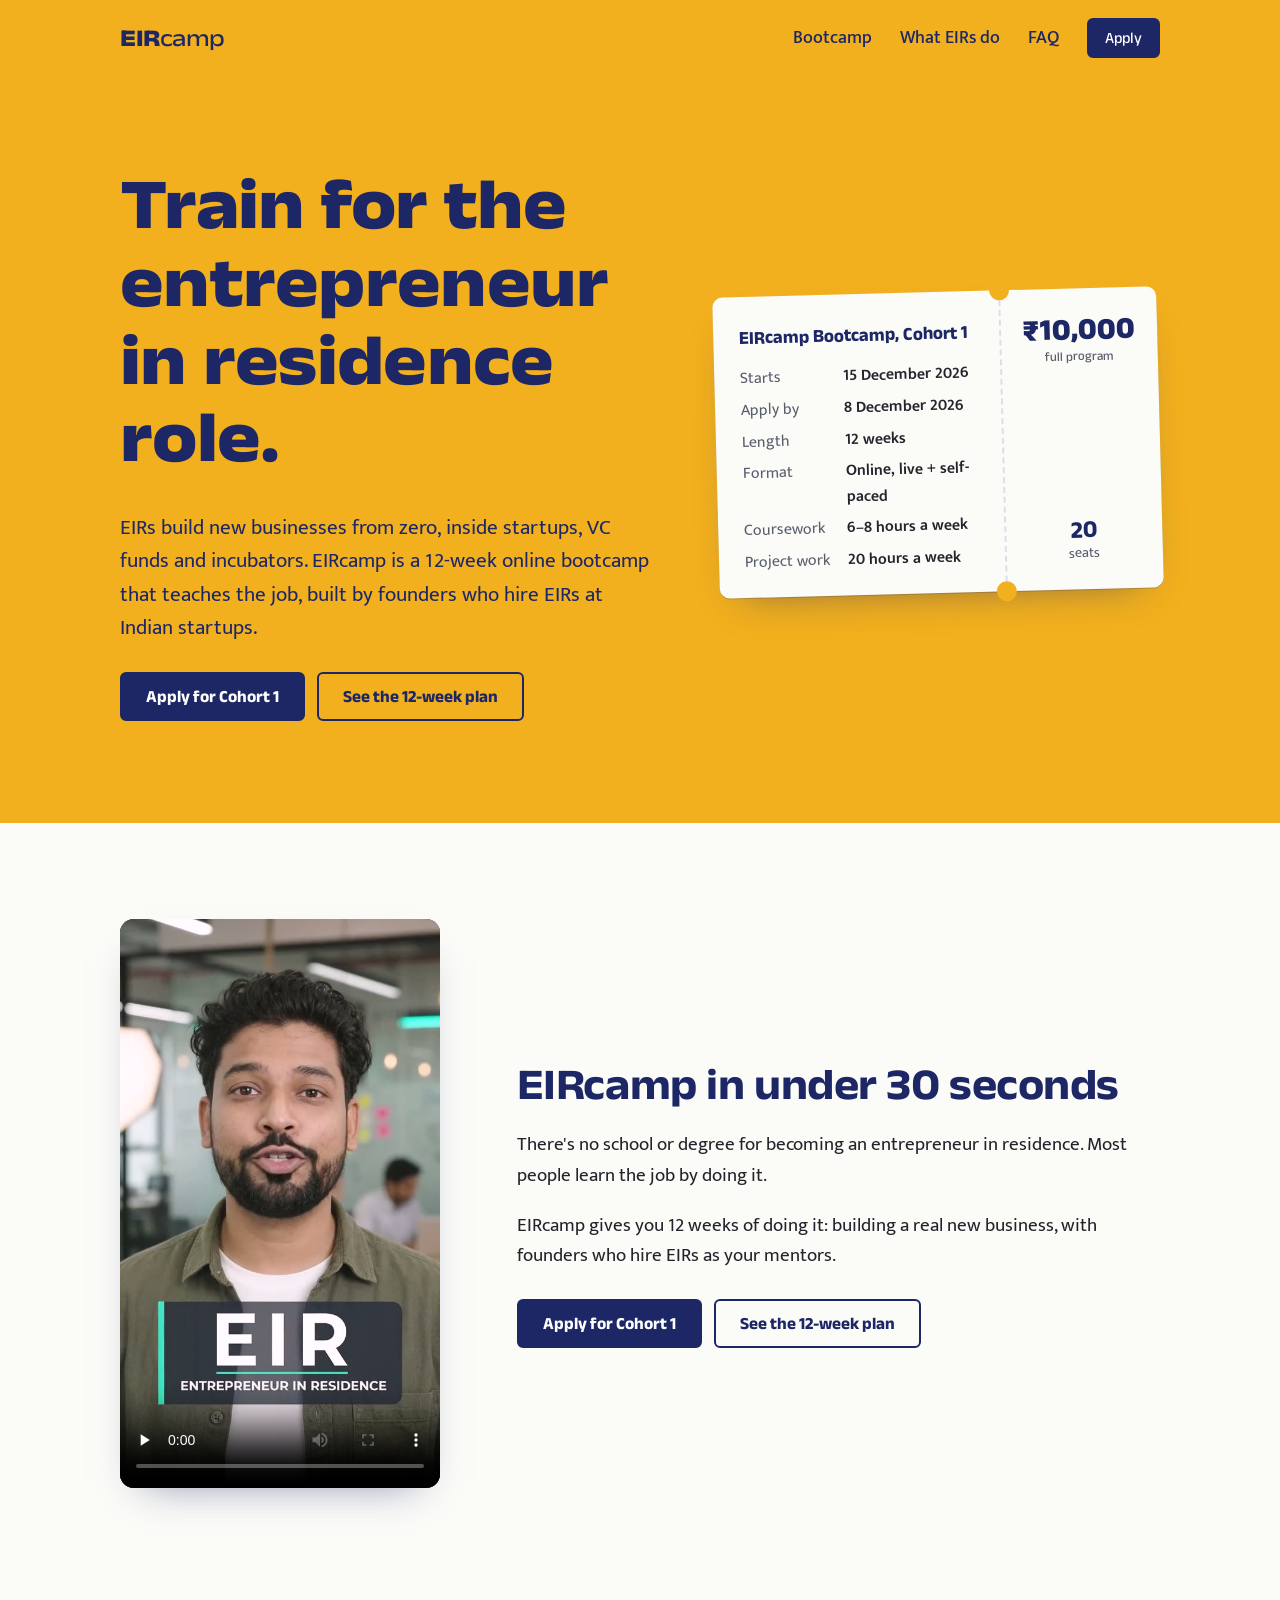
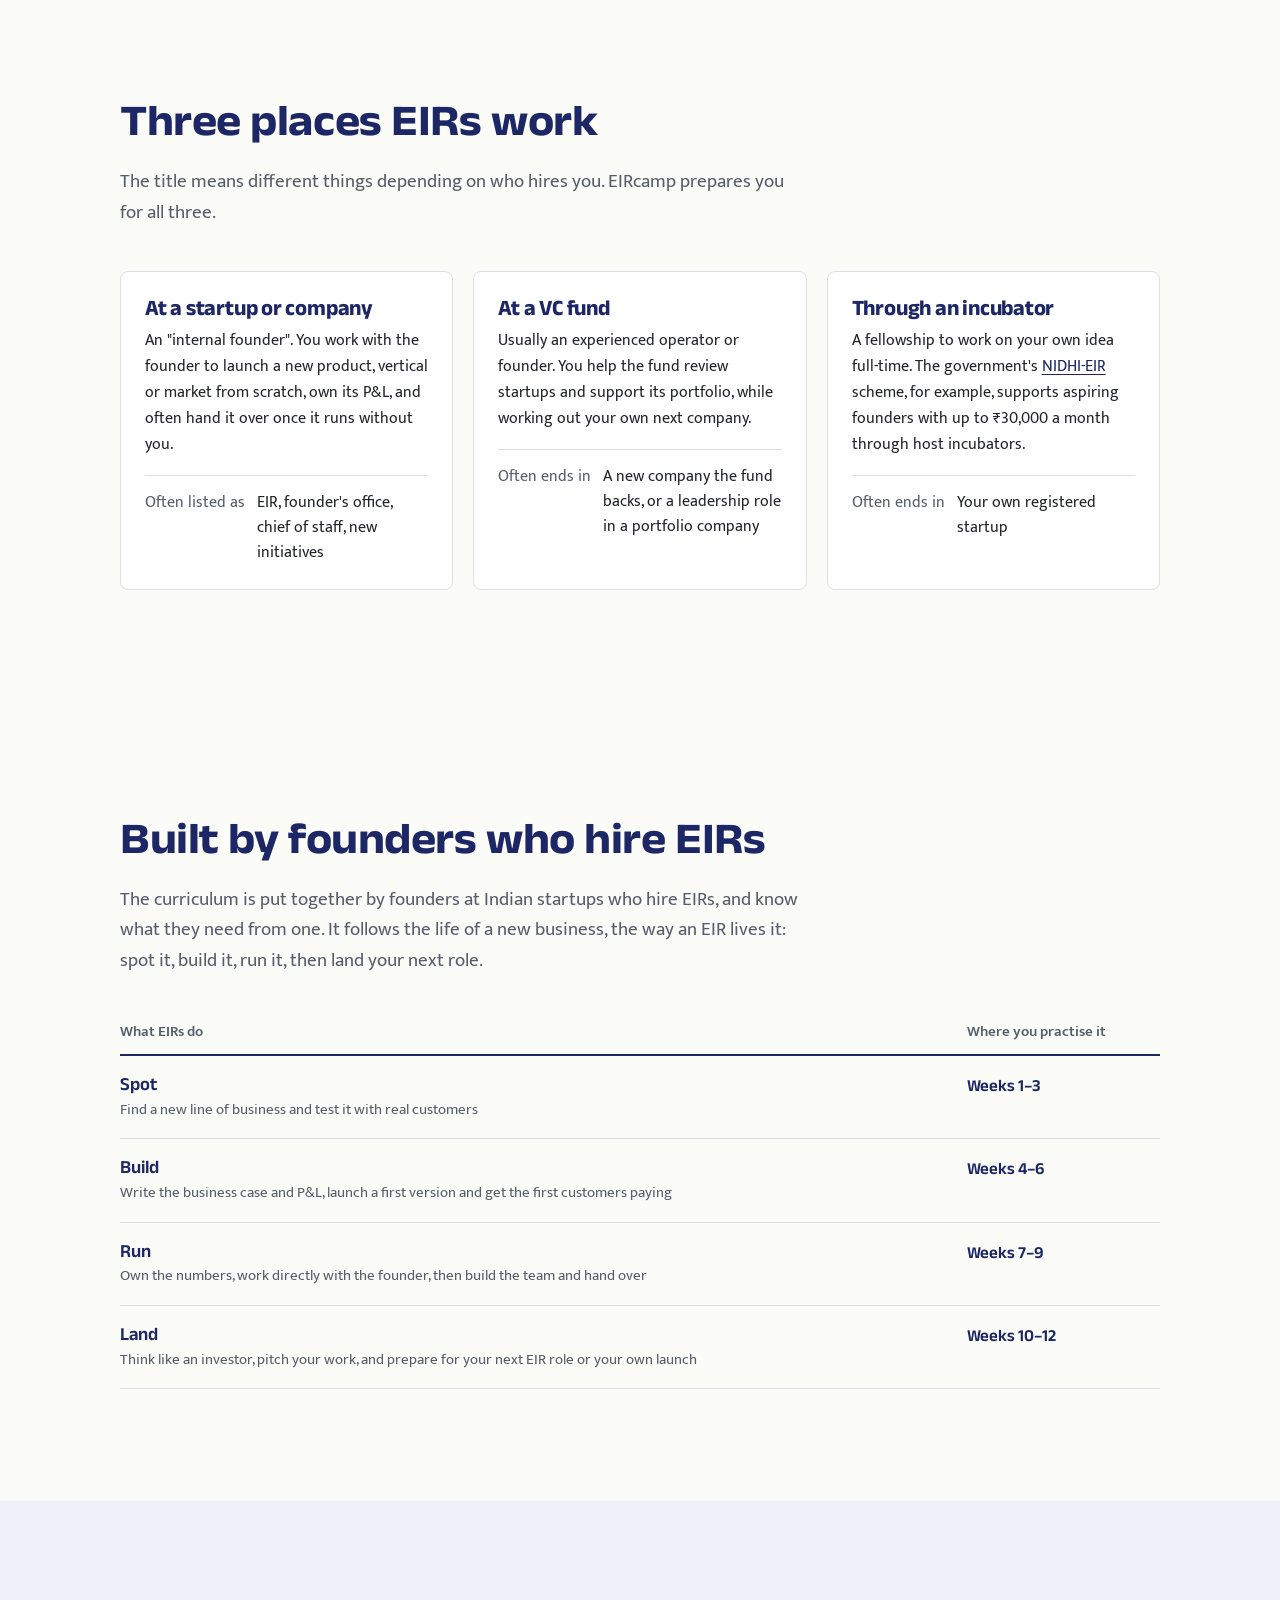
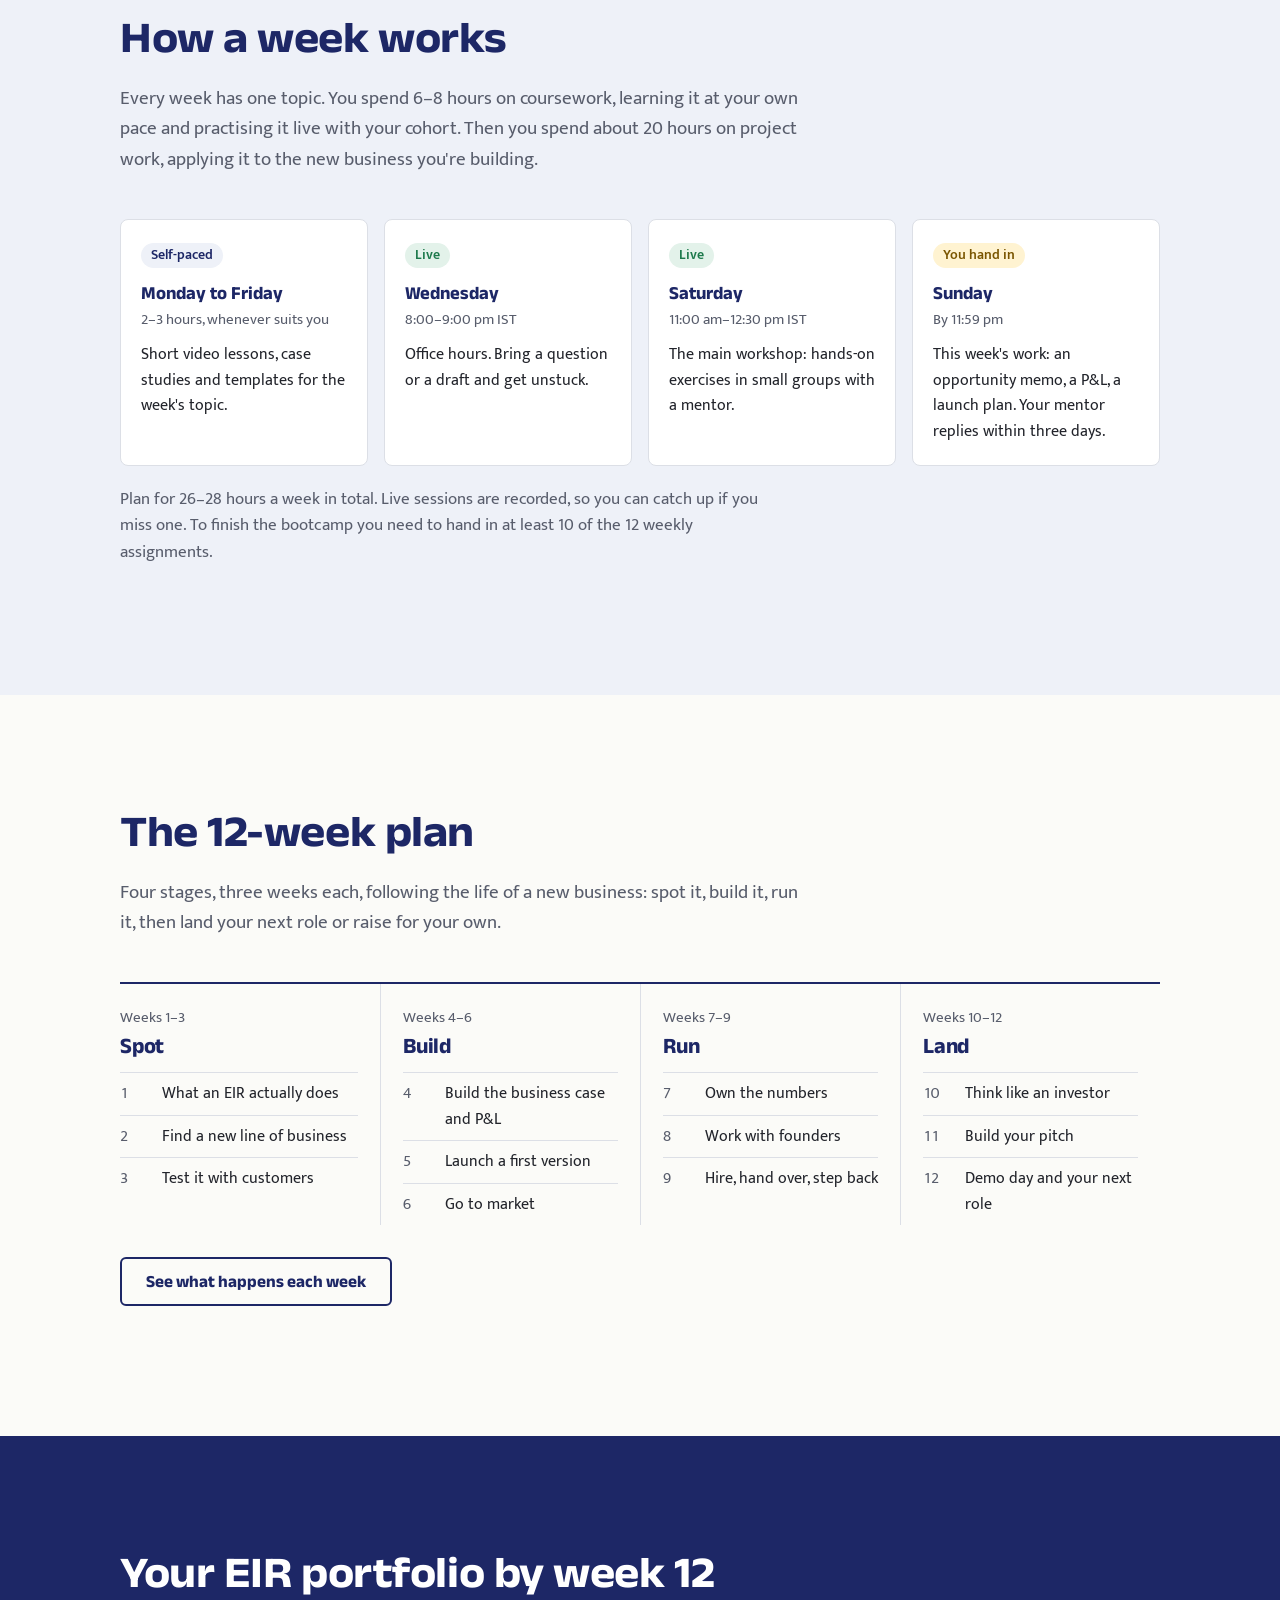
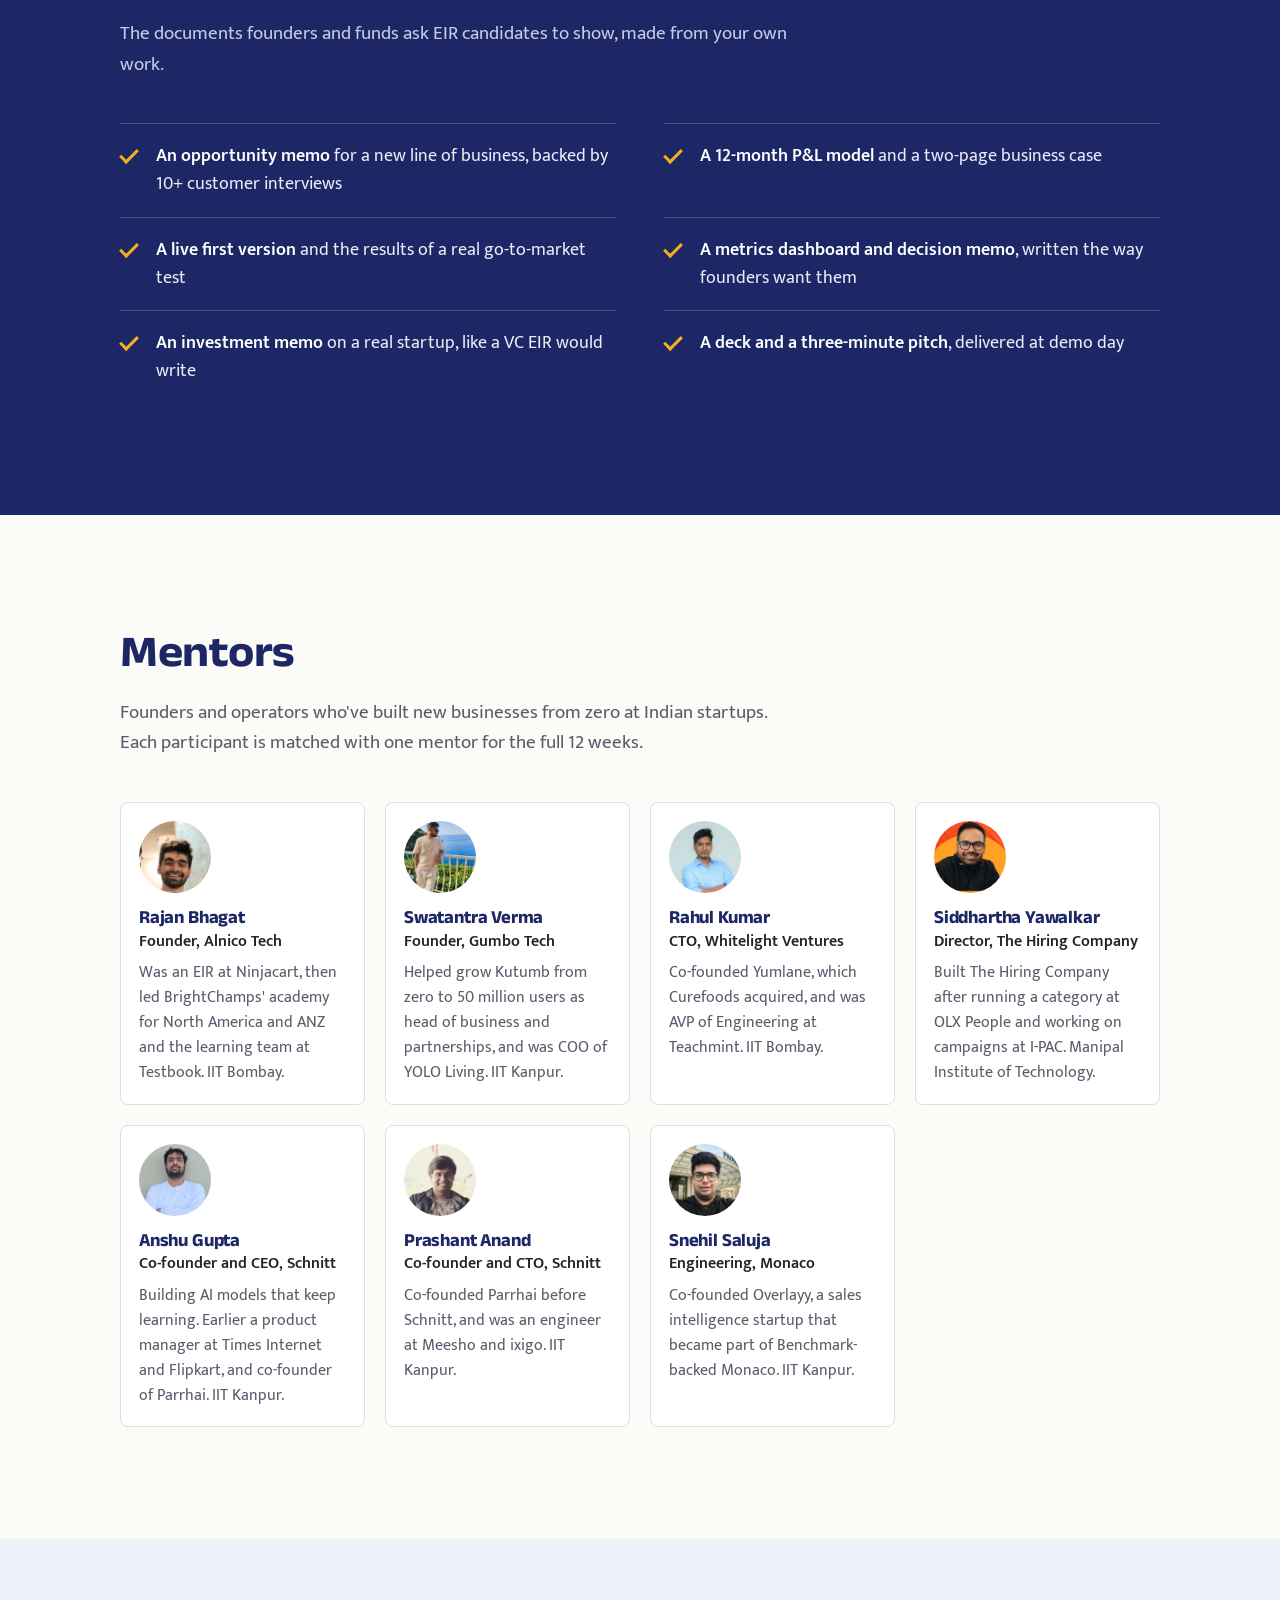
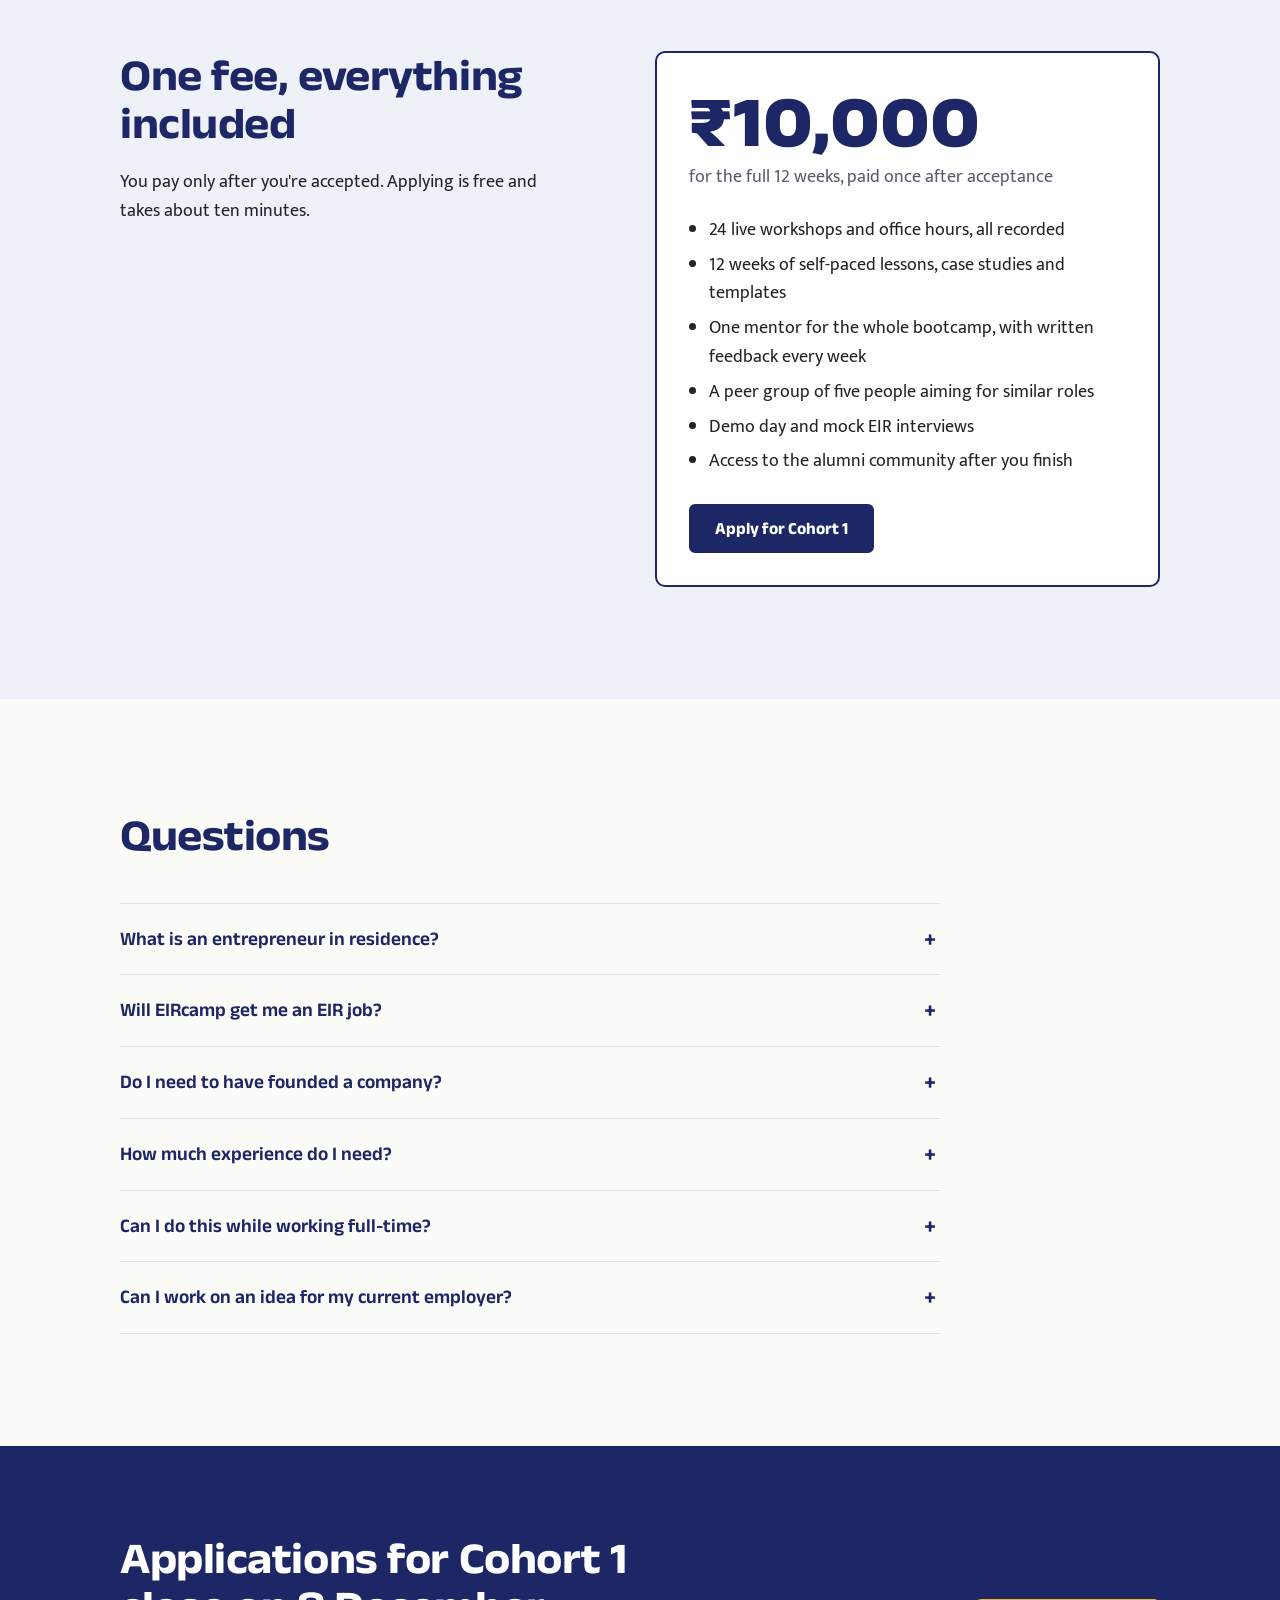
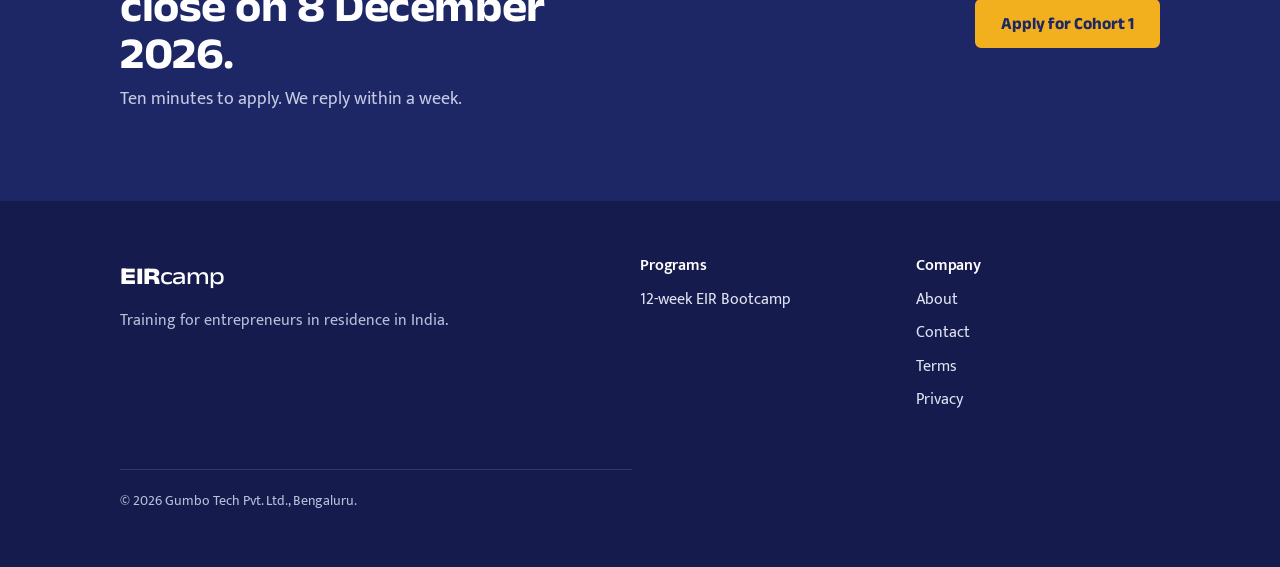
==== index.html @ fdff48bd "Hide the well-known builders section Co-Authored-By: Claude Opus 5.5 <noreply@anthropic.com>" ====
<!doctype html>
<html lang="en-IN">
<head>
  <meta charset="utf-8">
  <meta name="viewport" content="width=device-width, initial-scale=1">
  <title>EIRcamp: a 12-week online bootcamp for aspiring entrepreneurs in residence</title>
  <meta name="description" content="Train for the entrepreneur in residence role. A 12-week online bootcamp built by founders who hire EIRs. ₹10,000.">
  <link rel="preconnect" href="https://fonts.googleapis.com">
  <link rel="preconnect" href="https://fonts.gstatic.com" crossorigin>
  <link href="https://fonts.googleapis.com/css2?family=Anek+Latin:wdth,wght@75..125,400..800&family=Mukta:wght@400;500;600;700&display=swap" rel="stylesheet">
  <link rel="stylesheet" href="/assets/styles.css">
</head>
<body>
<a class="skip" href="#main">Skip to content</a>

<header class="site-header">
  <div class="wrap">
    <a class="logo" href="/">EIR<span>camp</span></a>
    <nav class="nav" aria-label="Main">
      <a href="/programs/bootcamp/">Bootcamp</a>
      <a href="/#what-eirs-do">What EIRs do</a>
      <a href="/#faq">FAQ</a>
      <a class="btn btn-sm" href="/apply/">Apply</a>
    </nav>
  </div>
</header>

<main id="main">

  <section class="hero" aria-labelledby="hero-title">
    <div class="wrap">
      <div>
        <h1 id="hero-title">Train for the entrepreneur in residence role.</h1>
        <p class="lede">EIRs build new businesses from zero, inside startups, VC funds and incubators. EIRcamp is a 12-week online bootcamp that teaches the job, built by founders who hire EIRs at Indian startups.</p>
        <div class="hero-actions">
          <a class="btn" href="/apply/">Apply for Cohort 1</a>
          <a class="btn btn-ghost" href="/programs/bootcamp/">See the 12-week plan</a>
        </div>
      </div>

      <aside class="ticket" aria-label="Cohort details">
        <div class="ticket-main">
          <p class="ticket-title">EIRcamp Bootcamp, Cohort 1</p>
          <dl>
            <dt>Starts</dt><dd data-bind="startDate">15 December 2026</dd>
            <dt>Apply by</dt><dd data-bind="applyBy">8 December 2026</dd>
            <dt>Length</dt><dd>12 weeks</dd>
            <dt>Format</dt><dd>Online, live + self-paced</dd>
            <dt>Coursework</dt><dd>6–8 hours a week</dd>
            <dt>Project work</dt><dd>20 hours a week</dd>
          </dl>
        </div>
        <div class="ticket-stub">
          <div class="price">₹10,000<small>full program</small></div>
          <div class="seats"><b data-bind="seats">20</b>seats</div>
        </div>
      </aside>
    </div>
  </section>

  <section class="promo" aria-labelledby="promo-title">
    <div class="wrap">
      <video class="promo-video" controls playsinline preload="none" poster="/assets/video/eircamp-promo-v2-poster.jpg" aria-label="EIRcamp promo video, 22 seconds">
        <source src="/assets/video/eircamp-promo-v2.mp4" type="video/mp4">
      </video>
      <div class="promo-text">
        <h2 id="promo-title">EIRcamp in under 30 seconds</h2>
        <p>There's no school or degree for becoming an entrepreneur in residence. Most people learn the job by doing it.</p>
        <p>EIRcamp gives you 12 weeks of doing it: building a real new business, with founders who hire EIRs as your mentors.</p>
        <div class="hero-actions">
          <a class="btn" href="/apply/">Apply for Cohort 1</a>
          <a class="btn btn-ghost" href="/programs/bootcamp/">See the 12-week plan</a>
        </div>
      </div>
    </div>
  </section>

  <section id="what-eirs-do" aria-labelledby="kinds-title">
    <div class="wrap">
      <div class="section-head">
        <h2 id="kinds-title">Three places EIRs work</h2>
        <p>The title means different things depending on who hires you. EIRcamp prepares you for all three.</p>
      </div>
      <div class="kinds">
        <div class="kind">
          <h3>At a startup or company</h3>
          <p>An "internal founder". You work with the founder to launch a new product, vertical or market from scratch, own its P&amp;L, and often hand it over once it runs without you.</p>
          <dl><dt>Often listed as</dt><dd>EIR, founder's office, chief of staff, new initiatives</dd></dl>
        </div>
        <div class="kind">
          <h3>At a VC fund</h3>
          <p>Usually an experienced operator or founder. You help the fund review startups and support its portfolio, while working out your own next company.</p>
          <dl><dt>Often ends in</dt><dd>A new company the fund backs, or a leadership role in a portfolio company</dd></dl>
        </div>
        <div class="kind">
          <h3>Through an incubator</h3>
          <p>A fellowship to work on your own idea full-time. The government's <a href="https://nidhi.dst.gov.in/nidhieir/" rel="noopener">NIDHI-EIR</a> scheme, for example, supports aspiring founders with up to ₹30,000 a month through host incubators.</p>
          <dl><dt>Often ends in</dt><dd>Your own registered startup</dd></dl>
        </div>
      </div>
    </div>
  </section>

  <section class="section-tint" aria-labelledby="famous-title" hidden>
    <div class="wrap">
      <div class="section-head">
        <h2 id="famous-title">Where well-known builders started</h2>
        <p>EIR-style roles come in many forms: shadowing a CEO, working in a founder's office, or sitting at a fund's desk. Some of the best-known founders and business builders started in exactly these seats.</p>
      </div>
      <ul class="eirs">
        <li>
          <div class="who">Andy Jassy<span class="where">Jeff Bezos's "shadow" at Amazon, 2002–03</span></div>
          <div>
            <p>Jassy spent about a year as Bezos's first technical adviser, sitting in on all of his meetings, much like a founder's office role. In 2003 he left that job to work out a new business for Amazon. It became AWS, and in 2021 Jassy became Amazon's CEO.</p>
            <p class="src">Source: <a href="https://www.cnbc.com/2021/02/03/how-andy-jassy-the-next-ceo-of-amazon-shadowed-jeff-bezos.html" rel="noopener">CNBC</a></p>
          </div>
        </li>
        <li>
          <div class="who">Asish Mohapatra<span class="where">Matrix Partners India, then OfBusiness</span></div>
          <div>
            <p>Mohapatra spent over four years at Matrix Partners India, a venture fund, after IIT Kharagpur and ISB. He then co-founded OfBusiness and its lending arm Oxyzo, and both became unicorns.</p>
            <p class="src">Source: <a href="https://india.entrepreneur.com/entrepreneurs/the-serial-unicorn-churners/392529" rel="noopener">Entrepreneur India</a></p>
          </div>
        </li>
      </ul>
      <p class="eirs-note">These people aren't connected to EIRcamp. They're here because their paths show where a seat next to a founder or a fund can lead.</p>
    </div>
  </section>

  <section aria-labelledby="jd-title">
    <div class="wrap">
      <div class="section-head">
        <h2 id="jd-title">Built by founders who hire EIRs</h2>
        <p>The curriculum is put together by founders at Indian startups who hire EIRs, and know what they need from one. It follows the life of a new business, the way an EIR lives it: spot it, build it, run it, then land your next role.</p>
      </div>
      <table class="jdmap">
        <thead><tr><th scope="col">What EIRs do</th><th scope="col">Where you practise it</th></tr></thead>
        <tbody>
          <tr><td><span class="ask">Spot</span><span class="ctx">Find a new line of business and test it with real customers</span></td><td>Weeks 1–3</td></tr>
          <tr><td><span class="ask">Build</span><span class="ctx">Write the business case and P&amp;L, launch a first version and get the first customers paying</span></td><td>Weeks 4–6</td></tr>
          <tr><td><span class="ask">Run</span><span class="ctx">Own the numbers, work directly with the founder, then build the team and hand over</span></td><td>Weeks 7–9</td></tr>
          <tr><td><span class="ask">Land</span><span class="ctx">Think like an investor, pitch your work, and prepare for your next EIR role or your own launch</span></td><td>Weeks 10–12</td></tr>
        </tbody>
      </table>
    </div>
  </section>

  <section class="section-tint" id="how-it-works" aria-labelledby="week-title">
    <div class="wrap">
      <div class="section-head">
        <h2 id="week-title">How a week works</h2>
        <p>Every week has one topic. You spend 6–8 hours on coursework, learning it at your own pace and practising it live with your cohort. Then you spend about 20 hours on project work, applying it to the new business you're building.</p>
      </div>
      <ol class="rhythm">
        <li>
          <span class="tag tag-self">Self-paced</span>
          <div class="when">Monday to Friday</div>
          <div class="time">2–3 hours, whenever suits you</div>
          <p>Short video lessons, case studies and templates for the week's topic.</p>
        </li>
        <li>
          <span class="tag tag-live">Live</span>
          <div class="when">Wednesday</div>
          <div class="time">8:00–9:00 pm IST</div>
          <p>Office hours. Bring a question or a draft and get unstuck.</p>
        </li>
        <li>
          <span class="tag tag-live">Live</span>
          <div class="when">Saturday</div>
          <div class="time">11:00 am–12:30 pm IST</div>
          <p>The main workshop: hands-on exercises in small groups with a mentor.</p>
        </li>
        <li>
          <span class="tag tag-you">You hand in</span>
          <div class="when">Sunday</div>
          <div class="time">By 11:59 pm</div>
          <p>This week's work: an opportunity memo, a P&amp;L, a launch plan. Your mentor replies within three days.</p>
        </li>
      </ol>
      <p class="hours">Plan for 26–28 hours a week in total. Live sessions are recorded, so you can catch up if you miss one. To finish the bootcamp you need to hand in at least 10 of the 12 weekly assignments.</p>
    </div>
  </section>

  <section aria-labelledby="plan-title">
    <div class="wrap">
      <div class="section-head">
        <h2 id="plan-title">The 12-week plan</h2>
        <p>Four stages, three weeks each, following the life of a new business: spot it, build it, run it, then land your next role or raise for your own.</p>
      </div>
      <div class="phases" id="phases"></div>
      <p style="margin-top:32px"><a class="btn btn-ghost" href="/programs/bootcamp/#curriculum">See what happens each week</a></p>
    </div>
  </section>

  <section class="section-ink" aria-labelledby="outcomes-title">
    <div class="wrap">
      <div class="section-head">
        <h2 id="outcomes-title">Your EIR portfolio by week 12</h2>
        <p>The documents founders and funds ask EIR candidates to show, made from your own work.</p>
      </div>
      <ul class="outcomes">
        <li><b>An opportunity memo</b> for a new line of business, backed by 10+ customer interviews</li>
        <li><b>A 12-month P&amp;L model</b> and a two-page business case</li>
        <li><b>A live first version</b> and the results of a real go-to-market test</li>
        <li><b>A metrics dashboard and decision memo</b>, written the way founders want them</li>
        <li><b>An investment memo</b> on a real startup, like a VC EIR would write</li>
        <li><b>A deck and a three-minute pitch</b>, delivered at demo day</li>
      </ul>
    </div>
  </section>

  <section aria-labelledby="mentors-title">
    <div class="wrap">
      <div class="section-head">
        <h2 id="mentors-title">Mentors</h2>
        <p>Founders and operators who've built new businesses from zero at Indian startups. Each participant is matched with one mentor for the full 12 weeks.</p>
      </div>
      <div class="mentors">
        <div class="mentor"><img class="photo" src="/assets/mentors/rajanbhagat.jpg" alt="Rajan Bhagat" width="72" height="72" loading="lazy"><h3><a href="https://www.linkedin.com/in/rajanbhagat/" rel="noopener">Rajan Bhagat</a></h3><p class="role">Founder, Alnico Tech</p><p>Was an EIR at Ninjacart, then led BrightChamps' academy for North America and ANZ and the learning team at Testbook. IIT Bombay.</p></div>
        <div class="mentor"><img class="photo" src="/assets/mentors/swatantra-verma.jpg" alt="Swatantra Verma" width="72" height="72" loading="lazy"><h3><a href="https://www.linkedin.com/in/swatantra-verma/" rel="noopener">Swatantra Verma</a></h3><p class="role">Founder, Gumbo Tech</p><p>Helped grow Kutumb from zero to 50 million users as head of business and partnerships, and was COO of YOLO Living. IIT Kanpur.</p></div>
        <div class="mentor"><img class="photo" src="/assets/mentors/rhlkumar.jpg" alt="Rahul Kumar" width="72" height="72" loading="lazy"><h3><a href="https://www.linkedin.com/in/rhlkumar/" rel="noopener">Rahul Kumar</a></h3><p class="role">CTO, Whitelight Ventures</p><p>Co-founded Yumlane, which Curefoods acquired, and was AVP of Engineering at Teachmint. IIT Bombay.</p></div>
        <div class="mentor"><img class="photo" src="/assets/mentors/siddhartha-yawalkar.jpg" alt="Siddhartha Yawalkar" width="72" height="72" loading="lazy"><h3><a href="https://www.linkedin.com/in/siddhartha-yawalkar/" rel="noopener">Siddhartha Yawalkar</a></h3><p class="role">Director, The Hiring Company</p><p>Built The Hiring Company after running a category at OLX People and working on campaigns at I-PAC. Manipal Institute of Technology.</p></div>
        <div class="mentor"><img class="photo" src="/assets/mentors/anshu-g.jpg" alt="Anshu Gupta" width="72" height="72" loading="lazy"><h3><a href="https://www.linkedin.com/in/anshu-g/" rel="noopener">Anshu Gupta</a></h3><p class="role">Co-founder and CEO, Schnitt</p><p>Building AI models that keep learning. Earlier a product manager at Times Internet and Flipkart, and co-founder of Parrhai. IIT Kanpur.</p></div>
        <div class="mentor"><img class="photo" src="/assets/mentors/panand1992.jpg" alt="Prashant Anand" width="72" height="72" loading="lazy"><h3><a href="https://www.linkedin.com/in/panand1992/" rel="noopener">Prashant Anand</a></h3><p class="role">Co-founder and CTO, Schnitt</p><p>Co-founded Parrhai before Schnitt, and was an engineer at Meesho and ixigo. IIT Kanpur.</p></div>
        <div class="mentor"><img class="photo" src="/assets/mentors/mrsnhl.jpg" alt="Snehil Saluja" width="72" height="72" loading="lazy"><h3><a href="https://www.linkedin.com/in/mrsnhl/" rel="noopener">Snehil Saluja</a></h3><p class="role">Engineering, Monaco</p><p>Co-founded Overlayy, a sales intelligence startup that became part of Benchmark-backed Monaco. IIT Kanpur.</p></div>
      </div>
    </div>
  </section>

  <section class="section-tint" aria-labelledby="fee-title">
    <div class="wrap fee">
      <div>
        <h2 id="fee-title">One fee, everything included</h2>
        <p>You pay only after you're accepted. Applying is free and takes about ten minutes.</p>
              </div>
      <div class="fee-card">
        <p class="fee-amount">₹10,000</p>
        <p class="fee-sub">for the full 12 weeks, paid once after acceptance</p>
        <ul>
          <li>24 live workshops and office hours, all recorded</li>
          <li>12 weeks of self-paced lessons, case studies and templates</li>
          <li>One mentor for the whole bootcamp, with written feedback every week</li>
          <li>A peer group of five people aiming for similar roles</li>
          <li>Demo day and mock EIR interviews</li>
          <li>Access to the alumni community after you finish</li>
        </ul>
        <a class="btn" href="/apply/">Apply for Cohort 1</a>
      </div>
    </div>
  </section>

  <section id="faq" aria-labelledby="faq-title">
    <div class="wrap">
      <div class="section-head"><h2 id="faq-title">Questions</h2></div>
      <div class="faq">
        <details><summary>What is an entrepreneur in residence?</summary><div><p>Someone hired to build something new from zero. At a startup, that's usually a new product or vertical. At a VC fund, it's helping review startups while working on your own next company. At an incubator, it's a fellowship to work on your own idea.</p></div></details>
        <details><summary>Will EIRcamp get me an EIR job?</summary><div><p>We can't promise a job. You'll leave with a portfolio of the work EIR roles involve, practice at EIR interviews, and a list of companies and funds that hire for these roles.</p></div></details>
        <details><summary>Do I need to have founded a company?</summary><div><p>No. Founder experience helps, and the bootcamp gives you the closest thing to it: you take one new business from idea to first customers and document every step.</p></div></details>
        <details><summary>How much experience do I need?</summary><div><p>EIRcamp is designed for people with 1 to 7 years of work experience. Final-year students and MBA candidates are welcome too, if they can give 26–28 hours a week.</p></div></details>
        <details><summary>Can I do this while working full-time?</summary><div><p>It's demanding. Expect 6–8 hours of coursework and about 20 hours of project work every week. It suits people between roles, students, and people with flexible or part-time work. Live sessions are on Saturday morning and Wednesday evening.</p></div></details>
        <details><summary>Can I work on an idea for my current employer?</summary><div><p>You can use a company you know as the setting for your work, but check your employer's policies first. Many participants choose a public company or a startup they admire instead.</p></div></details>
      </div>
    </div>
  </section>

  <div class="cta-band">
    <div class="wrap">
      <div>
        <h2>Applications for Cohort 1 close on <span data-bind="applyBy">8 December 2026</span>.</h2>
        <p>Ten minutes to apply. We reply within a week.</p>
      </div>
      <a class="btn btn-marigold" href="/apply/">Apply for Cohort 1</a>
    </div>
  </div>

</main>

<footer class="site-footer">
  <div class="wrap">
    <div class="cols">
      <div>
        <a class="logo" href="/">EIR<span>camp</span></a>
        <p style="margin-top:12px">Training for entrepreneurs in residence in India.</p>
      </div>
      <div>
        <h4>Programs</h4>
        <ul><li><a href="/programs/bootcamp/">12-week EIR Bootcamp</a></li></ul>
      </div>
      <div>
        <h4>Company</h4>
        <ul><li><a href="#">About</a></li><li><a href="mailto:support@gumbotech.in">Contact</a></li><li><a href="/terms/">Terms</a></li><li><a href="/privacy/">Privacy</a></li></ul>
      </div>
    </div>
    <p class="legal">© 2026 Gumbo Tech Pvt. Ltd., Bengaluru.</p>
  </div>
</footer>

<script src="/data/bootcamp.js"></script>
<script src="/assets/site.js"></script>
<script>renderPhases(document.getElementById("phases"), PROGRAMS.bootcamp);</script>
</body>
</html>
---- assets/styles.css ----
/* EIRcamp — site styles
   Palette: marigold field, indigo ink, cool paper. Type: Anek Latin (display) + Mukta (body). */

:root {
  --marigold: #f2b01e;
  --marigold-deep: #d99a0b;
  --ink: #1d2766;
  --ink-soft: #2e3a85;
  --paper: #fbfbf8;
  --tint: #eef1f8;
  --text: #22242b;
  --muted: #585d6c;
  --rule: #dcdfe6;
  --leaf: #1e7a4c;
  --leaf-tint: #e3f2ea;
  --danger: #b3261e;

  --display: "Anek Latin", "Mukta", system-ui, sans-serif;
  --body: "Mukta", system-ui, -apple-system, "Segoe UI", sans-serif;

  --wrap: 1120px;
  --gutter: clamp(20px, 4vw, 40px);
}

*, *::before, *::after { box-sizing: border-box; }

html { -webkit-text-size-adjust: 100%; scroll-behavior: smooth; }
@media (prefers-reduced-motion: reduce) { html { scroll-behavior: auto; } *, *::before, *::after { transition: none !important; animation: none !important; } }

body {
  margin: 0;
  background: var(--paper);
  color: var(--text);
  font-family: var(--body);
  font-size: 1.125rem;
  line-height: 1.6;
}

img { max-width: 100%; display: block; }
a { color: var(--ink); text-underline-offset: 3px; }
a:hover { color: var(--ink-soft); }

:focus-visible { outline: 3px solid var(--ink); outline-offset: 3px; border-radius: 4px; }

h1, h2, h3, h4 {
  font-family: var(--display);
  color: var(--ink);
  line-height: 1.08;
  margin: 0 0 0.5em;
  font-weight: 700;
  letter-spacing: -0.01em;
}
h1 { font-size: clamp(2.5rem, 6vw, 4.5rem); font-stretch: 112%; font-weight: 800; }
h2 { font-size: clamp(1.9rem, 3.6vw, 2.75rem); font-stretch: 108%; }
h3 { font-size: 1.375rem; }
p { margin: 0 0 1em; max-width: 64ch; }

.wrap { max-width: var(--wrap); margin: 0 auto; padding: 0 var(--gutter); }
.skip { position: absolute; left: -999px; top: 0; background: var(--ink); color: #fff; padding: 8px 14px; z-index: 10; }
.skip:focus { left: 12px; top: 12px; }

/* ---------- Header ---------- */
.site-header { background: var(--marigold); }
.site-header .wrap { display: flex; align-items: center; justify-content: space-between; gap: 24px; min-height: 76px; }
.logo { font-family: var(--display); font-weight: 800; font-stretch: 115%; font-size: 1.5rem; color: var(--ink); text-decoration: none; letter-spacing: -0.02em; }
.logo span { font-weight: 500; }
.nav { display: flex; align-items: center; gap: 28px; }
.nav a { text-decoration: none; font-weight: 500; color: var(--ink); }
.nav a:hover { text-decoration: underline; }
.nav a[aria-current="page"] { text-decoration: underline; text-decoration-thickness: 2px; }
.nav a.btn, .nav a.btn:hover { color: #fff; text-decoration: none; }
@media (max-width: 720px) {
  .nav a:not(.btn) { display: none; }
}

/* ---------- Buttons ---------- */
.btn {
  display: inline-flex; align-items: center; justify-content: center;
  font-family: var(--display); font-weight: 700; font-size: 1.0625rem;
  padding: 14px 24px; border-radius: 6px; border: 2px solid var(--ink);
  text-decoration: none; cursor: pointer; line-height: 1;
  background: var(--ink); color: #fff;
}
.btn:hover { background: var(--ink-soft); color: #fff; }
.btn-ghost { background: transparent; color: var(--ink); }
.btn-ghost:hover { background: rgba(29, 39, 102, 0.08); color: var(--ink); }
.btn-marigold { background: var(--marigold); border-color: var(--marigold); color: var(--ink); }
.btn-marigold:hover { background: #ffc43d; border-color: #ffc43d; color: var(--ink); }
.btn-sm { padding: 10px 16px; font-size: 0.975rem; }

/* ---------- Hero ---------- */
.hero { background: var(--marigold); padding: clamp(40px, 7vw, 88px) 0 clamp(56px, 8vw, 104px); }
.hero .wrap { display: grid; grid-template-columns: 1.2fr 1fr; gap: clamp(32px, 5vw, 72px); align-items: center; }
.hero h1 { max-width: 13ch; }
.hero .lede { font-size: 1.3rem; color: var(--ink); max-width: 46ch; }
.hero-actions { display: flex; flex-wrap: wrap; gap: 12px; margin-top: 28px; }
@media (max-width: 960px) { .hero .wrap { grid-template-columns: 1fr; } .hero .ticket { max-width: 520px; } }

/* Ticket — the cohort card */
.ticket {
  position: relative;
  display: grid; grid-template-columns: 1fr auto;
  background: var(--paper); color: var(--text);
  border-radius: 10px;
  box-shadow: 0 1px 0 rgba(29,39,102,.2), 0 18px 40px -24px rgba(29,39,102,.55);
  transform: rotate(-1.5deg);
}
.ticket-main { padding: 26px 26px 22px; }
.ticket-stub {
  position: relative;
  border-left: 2px dashed var(--rule);
  padding: 26px 22px;
  display: flex; flex-direction: column; justify-content: space-between; align-items: center;
  min-width: 112px; text-align: center;
}
.ticket-stub::before, .ticket-stub::after {
  content: ""; position: absolute; left: -11px; width: 20px; height: 20px; border-radius: 50%;
  background: var(--marigold);
}
.ticket-stub::before { top: -10px; }
.ticket-stub::after { bottom: -10px; }
.ticket-title { font-family: var(--display); font-weight: 700; font-size: 1.15rem; color: var(--ink); margin: 0 0 14px; }
.ticket dl { display: grid; grid-template-columns: auto 1fr; gap: 6px 18px; margin: 0; font-size: 1rem; }
.ticket dt { color: var(--muted); }
.ticket dd { margin: 0; font-weight: 600; color: var(--text); }
.ticket .price { font-family: var(--display); font-weight: 800; font-size: 1.9rem; color: var(--ink); line-height: 1; }
.ticket .price small { display: block; font-size: 0.8rem; font-weight: 500; color: var(--muted); margin-top: 6px; }
.ticket .seats { font-size: 0.9rem; color: var(--muted); line-height: 1.3; }
.ticket .seats b { display: block; font-family: var(--display); font-size: 1.5rem; color: var(--ink); }
@media (max-width: 520px) {
  .ticket { transform: none; grid-template-columns: 1fr; }
  .ticket-stub { border-left: 0; border-top: 2px dashed var(--rule); flex-direction: row; align-items: center; padding: 18px 26px; text-align: left; }
  .ticket-stub::before, .ticket-stub::after { top: -11px; bottom: auto; }
  .ticket-stub::before { left: -10px; }
  .ticket-stub::after { left: auto; right: -10px; }
  .ticket .seats { text-align: right; }
}

/* ---------- Sections ---------- */
section { padding: clamp(64px, 9vw, 112px) 0; }
.section-tint { background: var(--tint); }
.section-ink { background: var(--ink); color: #e9ecf7; }
.section-ink h2, .section-ink h3 { color: #fff; }
.section-ink a { color: var(--marigold); }
.section-head { max-width: 680px; margin-bottom: 44px; }
.section-head p { color: var(--muted); font-size: 1.2rem; }
.section-ink .section-head p { color: #c6cbe3; }

/* Who it's for */
.audience { display: grid; grid-template-columns: repeat(3, 1fr); gap: 0; border-top: 2px solid var(--ink); }
.audience > div { padding: 24px 28px 8px 0; }
.audience > div + div { padding-left: 28px; border-left: 1px solid var(--rule); }
.audience p { color: var(--muted); font-size: 1.05rem; }
.not-for { margin-top: 36px; padding: 18px 22px; background: #fff; border: 1px solid var(--rule); border-radius: 8px; max-width: 760px; }
.not-for p { margin: 0; font-size: 1.05rem; }
@media (max-width: 820px) {
  .audience { grid-template-columns: 1fr; }
  .audience > div, .audience > div + div { padding: 20px 0 4px; border-left: 0; }
  .audience > div + div { border-top: 1px solid var(--rule); }
}

/* Week rhythm */
.rhythm { display: grid; grid-template-columns: repeat(4, 1fr); gap: 16px; list-style: none; padding: 0; margin: 0; }
.rhythm li { background: #fff; border: 1px solid var(--rule); border-radius: 8px; padding: 20px; }
.rhythm .when { font-family: var(--display); font-weight: 700; color: var(--ink); font-size: 1.15rem; }
.rhythm .time { color: var(--muted); font-size: 0.95rem; margin-bottom: 10px; }
.rhythm p { font-size: 1rem; margin: 0; }
.tag { display: inline-block; font-size: 0.85rem; font-weight: 600; padding: 2px 10px; border-radius: 999px; margin-bottom: 10px; }
.tag-live { background: var(--leaf-tint); color: var(--leaf); }
.tag-self { background: var(--tint); color: var(--ink); }
.tag-you { background: #fff3d1; color: #7a5500; }
.hours { margin-top: 20px; color: var(--muted); font-size: 1.05rem; }
@media (max-width: 880px) { .rhythm { grid-template-columns: 1fr 1fr; } }
@media (max-width: 520px) { .rhythm { grid-template-columns: 1fr; } }

/* Curriculum overview (landing) */
.phases { display: grid; grid-template-columns: repeat(4, 1fr); gap: 0; border-top: 2px solid var(--ink); }
.phase { padding: 22px 22px 0 0; }
.phase + .phase { padding-left: 22px; border-left: 1px solid var(--rule); }
.phase .weeks-range { color: var(--muted); font-size: 0.95rem; margin-bottom: 4px; }
.phase h3 { margin-bottom: 14px; }
.phase ol { list-style: none; margin: 0; padding: 0; }
.phase li { padding: 8px 0; border-top: 1px solid var(--rule); font-size: 1rem; display: grid; grid-template-columns: 2.6em 1fr; }
.phase li span { color: var(--muted); font-variant-numeric: tabular-nums; }
@media (max-width: 960px) { .phases { grid-template-columns: 1fr 1fr; row-gap: 32px; } .phase:nth-child(3) { padding-left: 0; border-left: 0; } }
@media (max-width: 560px) { .phases { grid-template-columns: 1fr; } .phase, .phase + .phase { padding: 18px 0 0; border-left: 0; } }

/* Curriculum detail (program page) */
.curriculum { display: grid; gap: 48px; }
.curr-phase { display: grid; grid-template-columns: 240px 1fr; gap: 32px; }
.curr-phase-head { position: sticky; top: 24px; align-self: start; }
.curr-phase-head .weeks-range { color: var(--muted); }
.curr-phase-head p { font-size: 1rem; color: var(--muted); }
.week { border-top: 1px solid var(--rule); }
.week:last-child { border-bottom: 1px solid var(--rule); }
.week summary {
  list-style: none; cursor: pointer;
  display: grid; grid-template-columns: 88px 1fr 28px; gap: 12px; align-items: baseline;
  padding: 18px 0;
}
.week summary::-webkit-details-marker { display: none; }
.week .wk { font-family: var(--display); font-weight: 600; color: var(--muted); font-variant-numeric: tabular-nums; }
.week .wk-title { font-family: var(--display); font-weight: 700; font-size: 1.25rem; color: var(--ink); line-height: 1.2; }
.week .wk-goal { display: block; font-family: var(--body); font-weight: 400; font-size: 1rem; color: var(--muted); margin-top: 4px; }
.week .toggle { font-family: var(--display); font-size: 1.5rem; color: var(--ink); line-height: 1; text-align: right; }
.week .toggle::before { content: "+"; }
.week[open] .toggle::before { content: "\2212"; }
.week-body { display: grid; grid-template-columns: repeat(3, 1fr); gap: 20px; padding: 0 0 24px 100px; }
.week-body h4 { font-family: var(--body); font-size: 0.95rem; font-weight: 700; color: var(--text); margin: 0 0 6px; }
.week-body ul { margin: 0; padding-left: 18px; font-size: 0.98rem; color: var(--text); }
.week-body li { margin-bottom: 4px; }
@media (max-width: 880px) {
  .curr-phase { grid-template-columns: 1fr; gap: 12px; }
  .curr-phase-head { position: static; }
  .week-body { grid-template-columns: 1fr; padding-left: 0; }
  .week summary { grid-template-columns: 70px 1fr 24px; }
}

/* Outcomes */
.outcomes { list-style: none; padding: 0; margin: 0; display: grid; grid-template-columns: 1fr 1fr; gap: 0 48px; }
.outcomes li { padding: 18px 0 18px 36px; border-top: 1px solid rgba(255,255,255,.18); position: relative; font-size: 1.1rem; }
.outcomes li::before {
  content: ""; position: absolute; left: 0; top: 25px; width: 18px; height: 10px;
  border-left: 3px solid var(--marigold); border-bottom: 3px solid var(--marigold); transform: rotate(-45deg);
}
.outcomes b { color: #fff; font-weight: 600; }
@media (max-width: 720px) { .outcomes { grid-template-columns: 1fr; } }

/* Placeholders — dashed so they're impossible to ship by accident */
.ph {
  border: 2px dashed #b9bfcf; border-radius: 8px; background: repeating-linear-gradient(45deg, transparent 0 10px, rgba(29,39,102,.03) 10px 20px);
}
.ph-note { display: inline-block; font-size: 0.8rem; font-weight: 600; color: #7a5500; background: #fff3d1; padding: 2px 8px; border-radius: 4px; margin-bottom: 10px; }

.mentors { display: grid; grid-template-columns: repeat(4, 1fr); gap: 20px; }
.mentor { padding: 18px; }
.mentor .avatar { aspect-ratio: 1; border-radius: 6px; background: var(--tint); display: grid; place-items: center; font-family: var(--display); font-size: 2rem; font-weight: 700; color: #9aa2bd; margin-bottom: 14px; }
.mentor h3 { font-size: 1.15rem; margin-bottom: 2px; }
.mentor p { font-size: 0.98rem; color: var(--muted); margin: 0; }
@media (max-width: 880px) { .mentors { grid-template-columns: 1fr 1fr; } }

.quotes { display: grid; grid-template-columns: 1fr 1fr; gap: 24px; }
.quote { padding: 28px; }
.quote blockquote { margin: 0 0 16px; font-size: 1.2rem; line-height: 1.5; color: var(--text); }
.quote figcaption { font-size: 0.98rem; color: var(--muted); }
.quote figcaption b { color: var(--text); font-weight: 600; }
@media (max-width: 760px) { .quotes { grid-template-columns: 1fr; } }

.photo-ph { aspect-ratio: 16 / 9; display: grid; place-items: center; color: var(--muted); font-size: 1rem; text-align: center; padding: 20px; }

/* Fee */
.fee { display: grid; grid-template-columns: 1fr 1.1fr; gap: clamp(32px, 6vw, 80px); align-items: start; }
.fee-card { background: #fff; border: 2px solid var(--ink); border-radius: 10px; padding: 32px; }
.fee-amount { font-family: var(--display); font-weight: 800; font-stretch: 110%; font-size: clamp(3rem, 7vw, 4.5rem); color: var(--ink); line-height: 1; margin: 0 0 6px; }
.fee-sub { color: var(--muted); margin-bottom: 24px; }
.fee-card ul { padding-left: 20px; margin: 0 0 28px; }
.fee-card li { margin-bottom: 6px; }
@media (max-width: 820px) { .fee { grid-template-columns: 1fr; } }

/* FAQ */
.faq { max-width: 820px; }
.faq details { border-top: 1px solid var(--rule); }
.faq details:last-child { border-bottom: 1px solid var(--rule); }
.faq summary { cursor: pointer; list-style: none; padding: 20px 40px 20px 0; position: relative; font-family: var(--display); font-weight: 600; font-size: 1.2rem; color: var(--ink); }
.faq summary::-webkit-details-marker { display: none; }
.faq summary::after { content: "+"; position: absolute; right: 4px; top: 16px; font-size: 1.5rem; }
.faq details[open] summary::after { content: "\2212"; }
.faq details > div { padding: 0 0 20px; color: var(--text); }
.faq details > div p:last-child { margin-bottom: 0; }

/* Closing CTA */
.cta-band { background: var(--ink); color: #e9ecf7; padding: clamp(56px, 8vw, 88px) 0; }
.cta-band .wrap { display: flex; justify-content: space-between; align-items: center; gap: 32px; flex-wrap: wrap; }
.cta-band h2 { color: #fff; margin: 0 0 8px; max-width: 18ch; }
.cta-band p { margin: 0; color: #c6cbe3; }

/* Footer */
.site-footer { background: #151c4d; color: #b9bfd9; padding: 56px 0 40px; font-size: 1rem; }
.site-footer .cols { display: grid; grid-template-columns: 2fr 1fr 1fr; gap: 32px; }
.site-footer h4 { font-family: var(--body); color: #fff; font-size: 1rem; font-weight: 600; margin-bottom: 12px; }
.site-footer ul { list-style: none; padding: 0; margin: 0; }
.site-footer li { margin-bottom: 8px; }
.site-footer a { color: #dfe3f3; text-decoration: none; }
.site-footer a:hover { text-decoration: underline; color: #fff; }
.site-footer .logo { color: #fff; }
.site-footer .legal { margin-top: 48px; padding-top: 20px; border-top: 1px solid rgba(255,255,255,.12); font-size: 0.9rem; }
@media (max-width: 760px) { .site-footer .cols { grid-template-columns: 1fr 1fr; } }

/* ---------- Program page ---------- */
.program-hero { background: var(--marigold); padding: clamp(40px, 6vw, 72px) 0 0; }
.crumbs { font-size: 0.95rem; margin-bottom: 18px; }
.crumbs a { color: var(--ink); }
.program-hero h1 { max-width: 16ch; }
.program-hero .lede { font-size: 1.3rem; color: var(--ink); max-width: 52ch; }
.facts { display: grid; grid-template-columns: repeat(5, 1fr); margin-top: 40px; background: var(--paper); border-radius: 10px 10px 0 0; }
.facts > div { padding: 22px 24px; }
.facts > div + div { border-left: 1px solid var(--rule); }
.facts dt { color: var(--muted); font-size: 0.95rem; }
.facts dd { margin: 0; font-family: var(--display); font-weight: 700; font-size: 1.25rem; color: var(--ink); line-height: 1.25; }
@media (max-width: 900px) {
  .facts { grid-template-columns: 1fr 1fr; }
  .facts > div + div { border-left: 0; }
  .facts > div { border-top: 1px solid var(--rule); }
  .facts > div:first-child { border-top: 0; }
  .facts > div:nth-child(2) { border-top: 0; }
}

.included { display: grid; grid-template-columns: repeat(3, 1fr); gap: 0 40px; list-style: none; padding: 0; margin: 0; }
.included li { padding: 20px 0; border-top: 1px solid var(--rule); }
.included h3 { font-size: 1.15rem; margin-bottom: 6px; }
.included p { font-size: 1rem; color: var(--muted); margin: 0; }
@media (max-width: 880px) { .included { grid-template-columns: 1fr 1fr; } }
@media (max-width: 560px) { .included { grid-template-columns: 1fr; } }

.sticky-apply {
  position: fixed; left: 0; right: 0; bottom: 0; z-index: 5;
  background: var(--ink); color: #fff; padding: 12px var(--gutter);
  display: none; align-items: center; justify-content: space-between; gap: 12px;
}
.sticky-apply span { font-family: var(--display); font-weight: 600; }
@media (max-width: 720px) { .sticky-apply { display: flex; } body.has-sticky { padding-bottom: 72px; } }

/* ---------- Apply page ---------- */
.apply-layout { display: grid; grid-template-columns: 1fr 1.35fr; gap: clamp(32px, 6vw, 80px); align-items: start; }
.hero .apply-layout { align-items: start; grid-template-columns: 1fr 1.35fr; }
.apply-aside { position: sticky; top: 24px; }
.steps { list-style: none; padding: 0; margin: 28px 0 0; counter-reset: step; }
.steps li { counter-increment: step; display: grid; grid-template-columns: 40px 1fr; gap: 12px; padding: 16px 0; border-top: 1px solid rgba(29,39,102,.25); }
.steps li::before { content: counter(step); font-family: var(--display); font-weight: 800; font-size: 1.5rem; color: var(--ink); line-height: 1.2; }
.steps b { display: block; color: var(--ink); font-family: var(--display); font-size: 1.15rem; }
.steps p { margin: 0; font-size: 1rem; }
@media (max-width: 880px) { .hero .apply-layout { grid-template-columns: 1fr; } .apply-aside { position: static; } }

.form-card { background: #fff; border: 1px solid var(--rule); border-radius: 10px; padding: clamp(24px, 4vw, 40px); }
.field { margin-bottom: 22px; }
.field label, .field legend { display: block; font-weight: 600; margin-bottom: 6px; color: var(--text); font-size: 1.02rem; }
.field .hint { display: block; font-weight: 400; color: var(--muted); font-size: 0.95rem; margin-top: -2px; margin-bottom: 8px; }
.field .opt { font-weight: 400; color: var(--muted); }
.row { display: grid; grid-template-columns: 1fr 1fr; gap: 0 20px; }
@media (max-width: 560px) { .row { grid-template-columns: 1fr; } }
input[type="text"], input[type="email"], input[type="tel"], input[type="url"], select, textarea {
  width: 100%; font: inherit; font-size: 1.05rem; color: var(--text);
  padding: 12px 14px; border: 1.5px solid #c4c9d6; border-radius: 6px; background: #fff;
}
textarea { min-height: 140px; resize: vertical; line-height: 1.5; }
input:focus, select:focus, textarea:focus { outline: none; border-color: var(--ink); box-shadow: 0 0 0 3px rgba(29,39,102,.18); }
fieldset { border: 0; padding: 0; margin: 0 0 22px; }
.choices { display: grid; gap: 8px; }
.choice { display: flex; gap: 10px; align-items: flex-start; padding: 10px 14px; border: 1.5px solid #c4c9d6; border-radius: 6px; cursor: pointer; font-weight: 400; }
.choice:has(input:checked) { border-color: var(--ink); background: var(--tint); }
.choice input { margin-top: 6px; accent-color: var(--ink); }
.ack { display: flex; gap: 12px; align-items: flex-start; padding: 16px; background: #fff8e6; border: 1.5px solid #f0d58a; border-radius: 6px; font-weight: 400; }
.ack input { margin-top: 6px; width: 18px; height: 18px; accent-color: var(--ink); flex: none; }
.error { color: var(--danger); font-size: 0.95rem; margin-top: 6px; display: none; }
.field.invalid input, .field.invalid select, .field.invalid textarea { border-color: var(--danger); }
.field.invalid .error, fieldset.invalid .error { display: block; }
.form-status { margin-top: 16px; font-size: 1rem; }
.form-status.err { color: var(--danger); }
.success { text-align: left; }
.success h2 { margin-bottom: 12px; }
.dev-note { margin-bottom: 24px; padding: 14px 16px; background: #fff3d1; border-radius: 6px; font-size: 0.95rem; color: #5c4100; }
.dev-note code { font-size: 0.9em; }

/* ---------- EIRcamp additions ---------- */

/* People who started as EIRs */
.eirs { list-style: none; padding: 0; margin: 0; border-top: 2px solid var(--ink); }
.eirs li { display: grid; grid-template-columns: 220px 1fr; gap: 8px 40px; padding: 26px 0; border-bottom: 1px solid var(--rule); }
.eirs .who { font-family: var(--display); font-weight: 700; font-size: 1.3rem; color: var(--ink); line-height: 1.2; }
.eirs .where { display: block; font-family: var(--body); font-weight: 400; font-size: 1rem; color: var(--muted); margin-top: 6px; }
.eirs p { margin: 0 0 6px; }
.eirs .src { font-size: 0.92rem; color: var(--muted); }
.eirs .src a { color: var(--muted); }
.eirs-note { margin-top: 20px; font-size: 1rem; color: var(--muted); }
@media (max-width: 720px) { .eirs li { grid-template-columns: 1fr; } }

/* What EIRs do, mapped to weeks */
.jdmap { width: 100%; border-collapse: collapse; font-size: 1.05rem; }
.jdmap caption { text-align: left; color: var(--muted); font-size: 0.98rem; padding-bottom: 12px; }
.jdmap th { text-align: left; font-family: var(--body); font-weight: 600; font-size: 0.95rem; color: var(--muted); padding: 0 0 10px; border-bottom: 2px solid var(--ink); }
.jdmap td { padding: 16px 0; border-bottom: 1px solid var(--rule); vertical-align: top; }
.jdmap td:first-child { padding-right: 32px; color: var(--text); }
.jdmap td:last-child { white-space: nowrap; font-family: var(--display); font-weight: 600; color: var(--ink); }
.jdmap .ask { font-family: var(--display); font-weight: 600; font-size: 1.15rem; color: var(--ink); display: block; line-height: 1.3; }
.jdmap .ctx { display: block; font-size: 0.95rem; color: var(--muted); margin-top: 2px; }
@media (max-width: 560px) { .jdmap td:last-child { white-space: normal; } }

/* Three kinds of EIR */
.kinds { display: grid; grid-template-columns: repeat(3, 1fr); gap: 20px; }
.kind { background: #fff; border: 1px solid var(--rule); border-radius: 8px; padding: 24px; }
.kind h3 { margin-bottom: 8px; }
.kind p { font-size: 1.02rem; color: var(--text); }
.kind dl { margin: 14px 0 0; padding-top: 14px; border-top: 1px solid var(--rule); font-size: 0.98rem; display: grid; grid-template-columns: auto 1fr; gap: 4px 12px; }
.kind dt { color: var(--muted); }
.kind dd { margin: 0; }
@media (max-width: 880px) { .kinds { grid-template-columns: 1fr; } }

/* Mentor cards with real people */
.mentor { background: #fff; border: 1px solid var(--rule); border-radius: 8px; }
.mentor h3 a { color: var(--ink); text-decoration: none; }
.mentor h3 a:hover { text-decoration: underline; }
.mentor .role { font-weight: 600; color: var(--text); margin-bottom: 6px; }
.mentor .avatar { color: var(--ink); background: #fff3d1; aspect-ratio: auto; height: 72px; width: 72px; border-radius: 50%; font-size: 1.4rem; }
.mentor .photo { width: 72px; height: 72px; border-radius: 50%; object-fit: cover; margin-bottom: 14px; background: var(--tint); }

/* Terms and privacy pages */
.legal-page { padding: clamp(40px, 6vw, 72px) 0 clamp(64px, 9vw, 112px); }
.legal-page .wrap { max-width: 760px; }
.legal-page h1 { font-size: clamp(2.2rem, 5vw, 3.2rem); margin-bottom: 8px; }
.legal-page .updated { color: var(--muted); font-size: 0.98rem; margin-bottom: 28px; }
.legal-page .legal-intro { font-size: 1.2rem; color: var(--text); margin-bottom: 8px; }
.legal-page h2 { font-size: 1.4rem; margin: 40px 0 10px; padding-top: 24px; border-top: 1px solid var(--rule); }
.legal-page ul { padding-left: 22px; margin: 0 0 1em; }
.legal-page li { margin-bottom: 6px; max-width: 64ch; }
.consent { font-size: 0.95rem; color: var(--muted); margin: 0 0 16px; }

/* Promo video */
.promo { padding: clamp(56px, 8vw, 96px) 0; }
.promo .wrap { display: grid; grid-template-columns: minmax(220px, 320px) 1fr; gap: clamp(32px, 6vw, 80px); align-items: center; }
.promo-video { width: 100%; aspect-ratio: 9 / 16; border-radius: 14px; background: var(--ink); box-shadow: 0 18px 40px -24px rgba(29,39,102,.55); display: block; }
.promo-text p { font-size: 1.2rem; }
@media (max-width: 720px) {
  .promo .wrap { grid-template-columns: 1fr; }
  .promo-video { max-width: 320px; margin: 0 auto; }
}
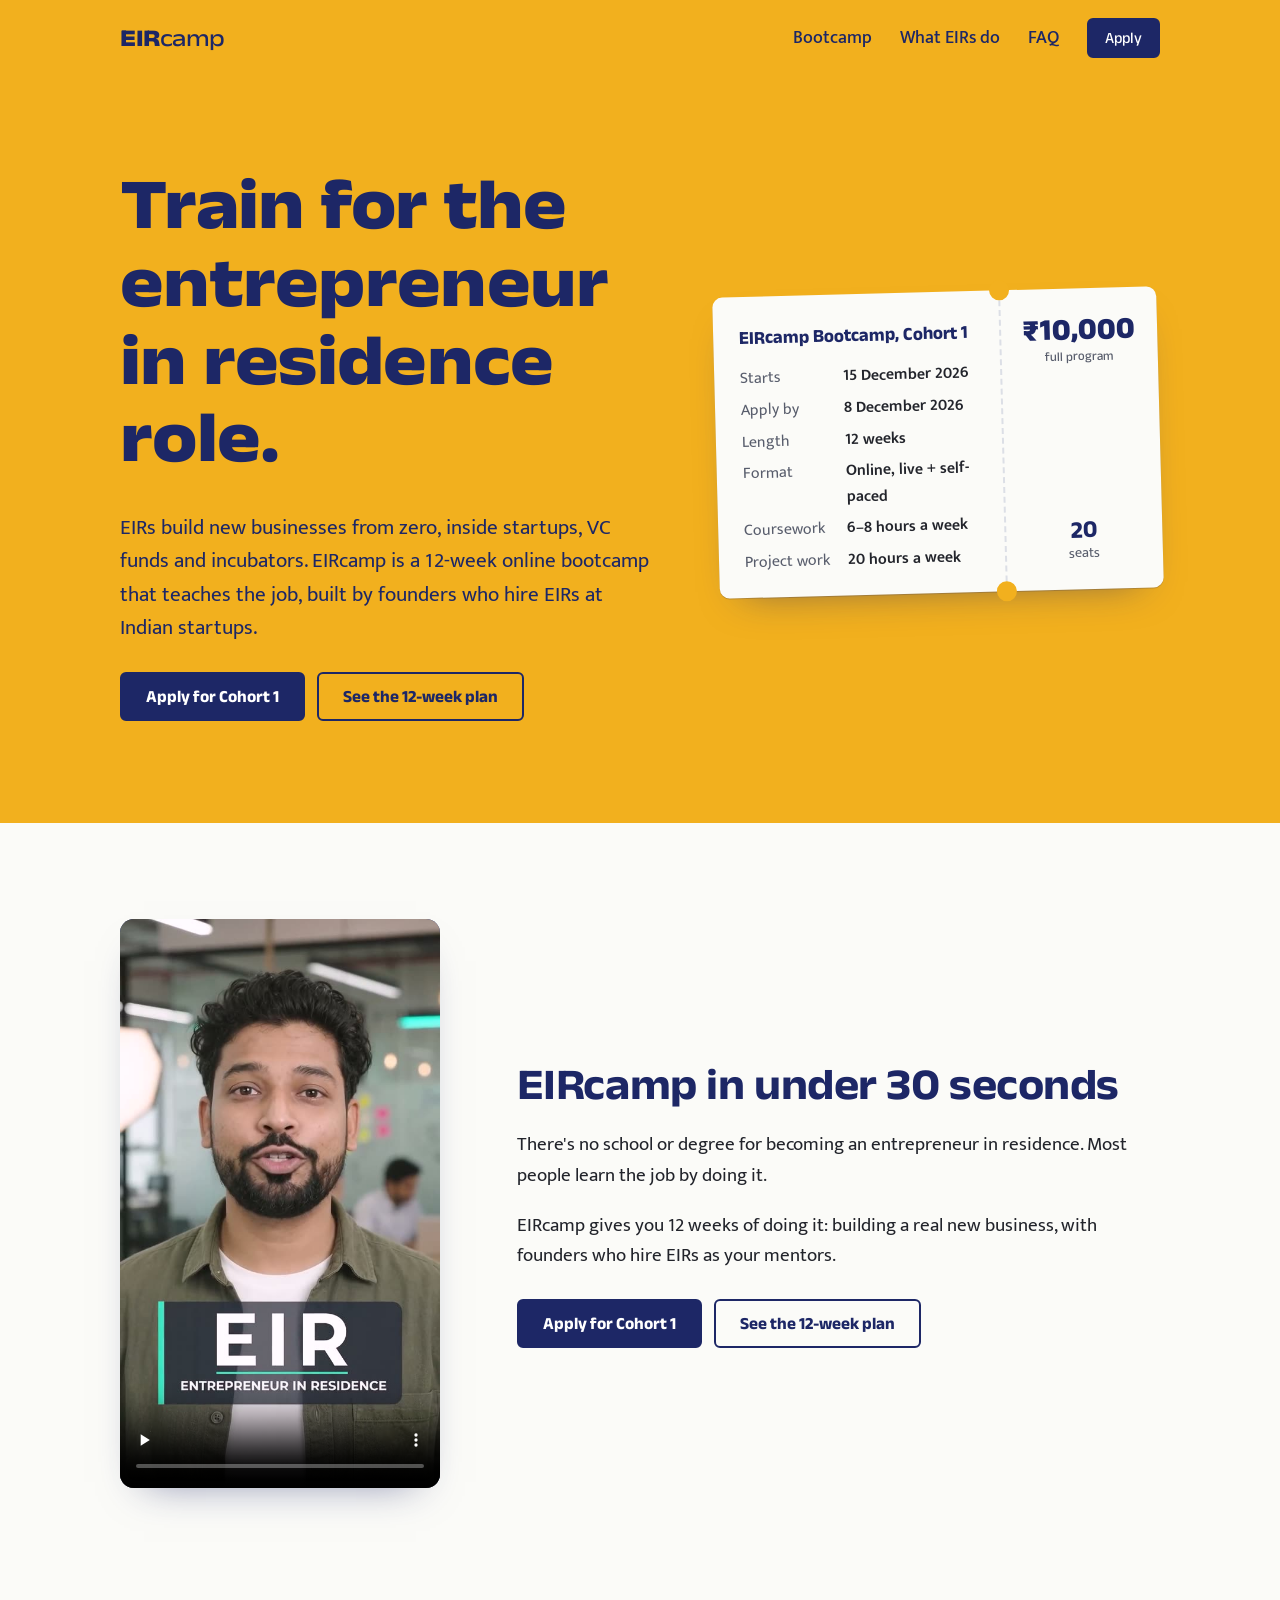
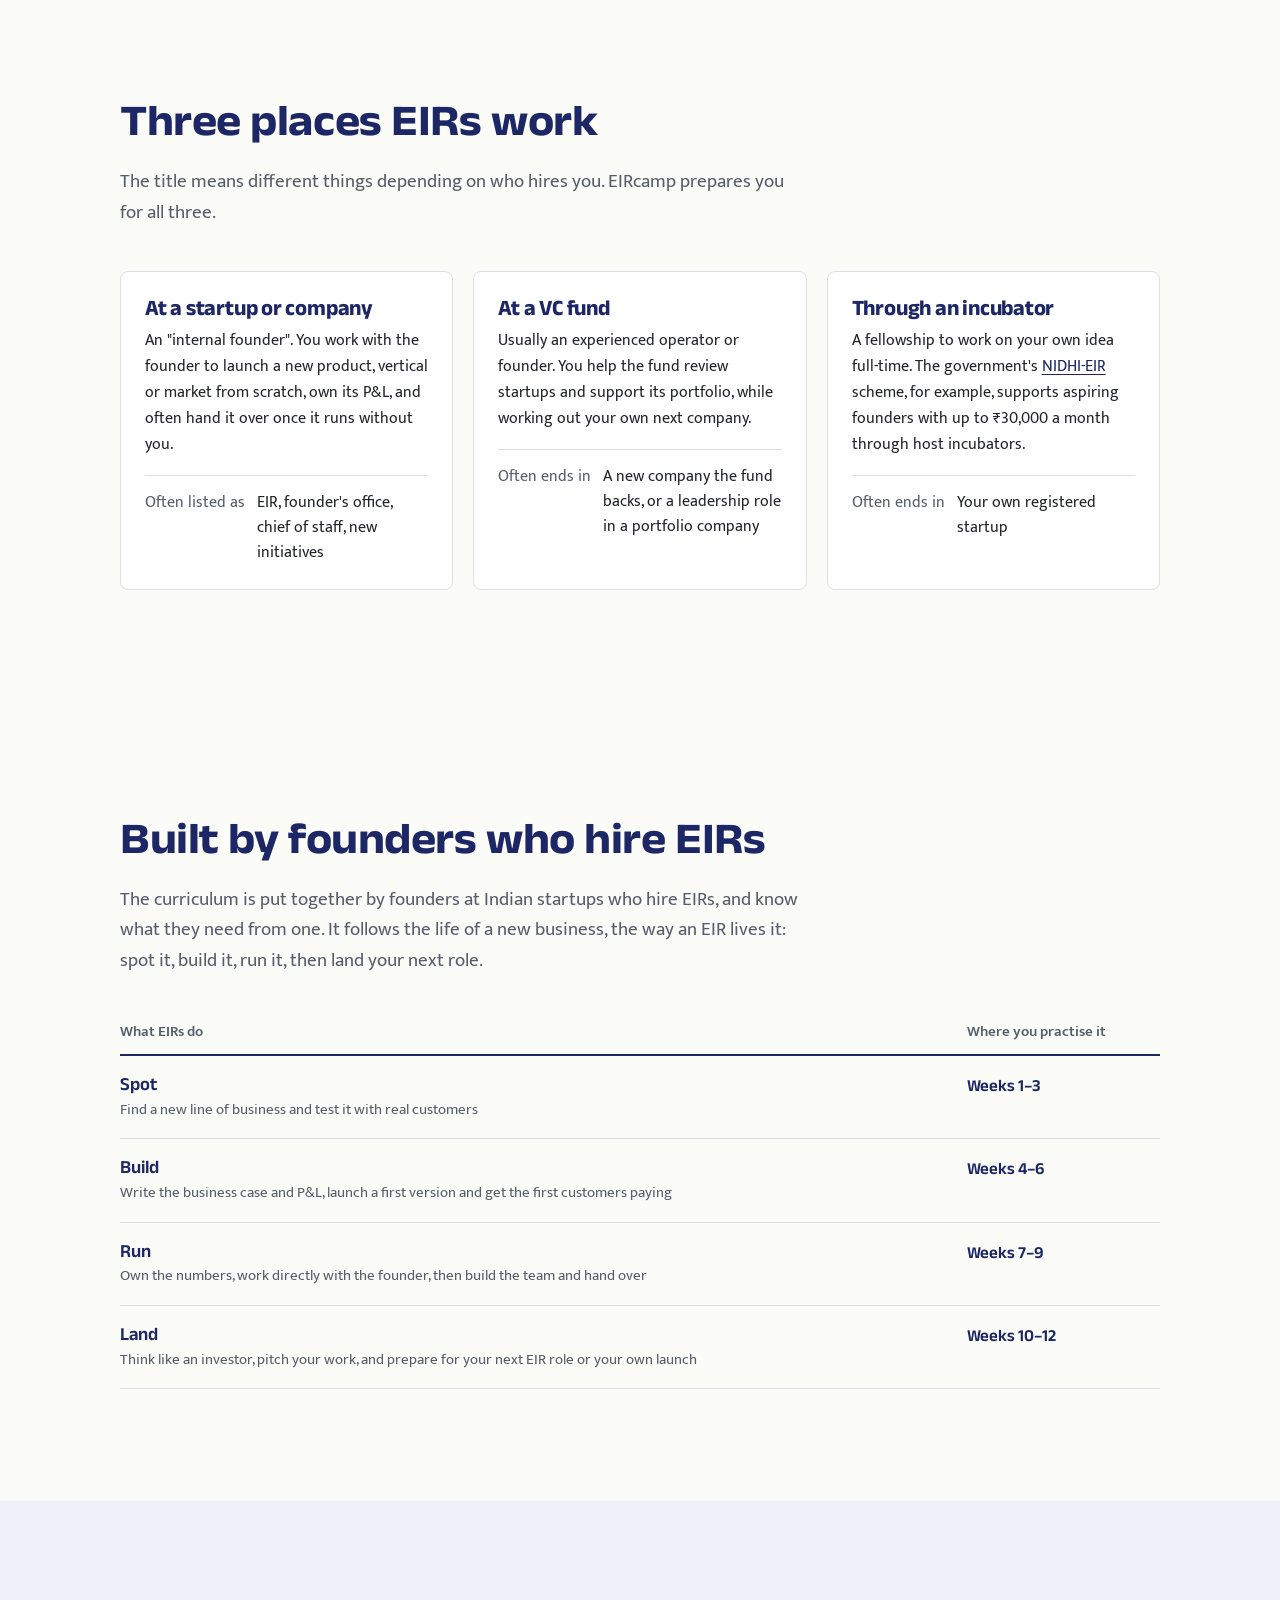
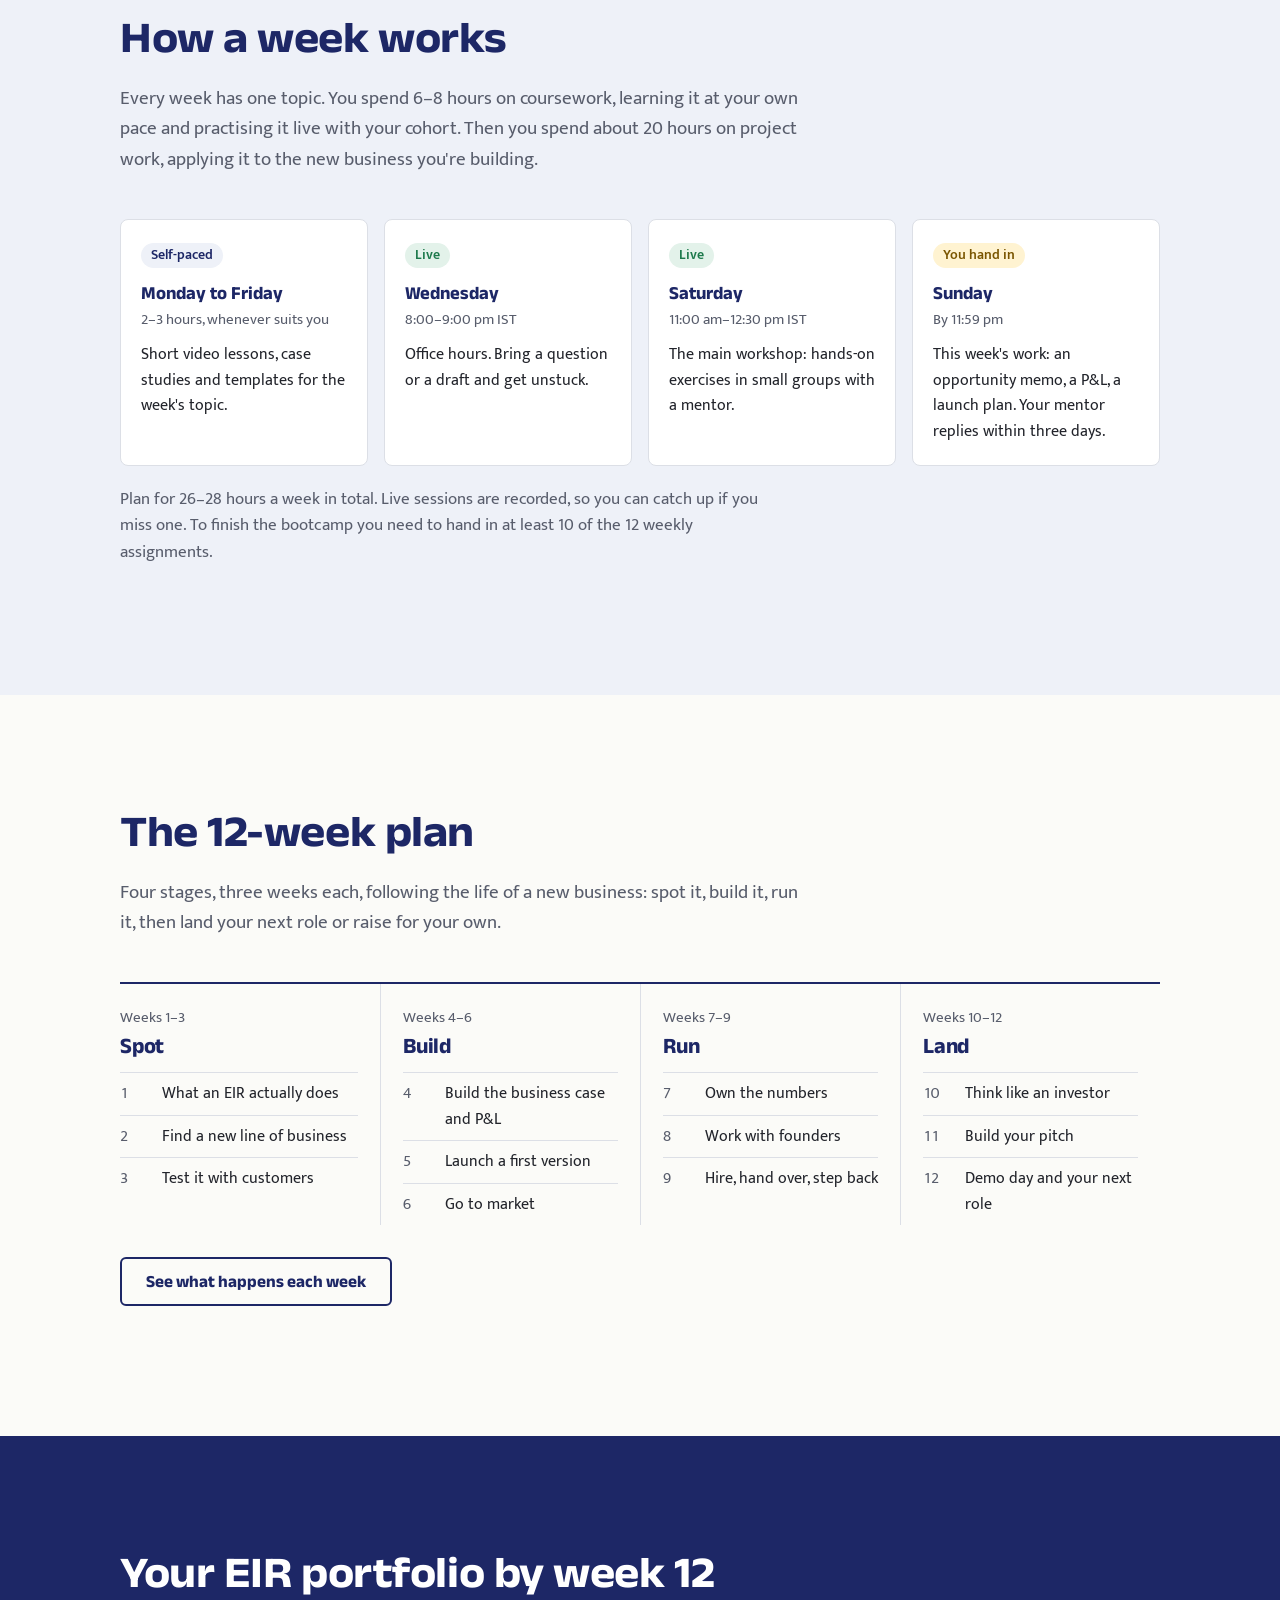
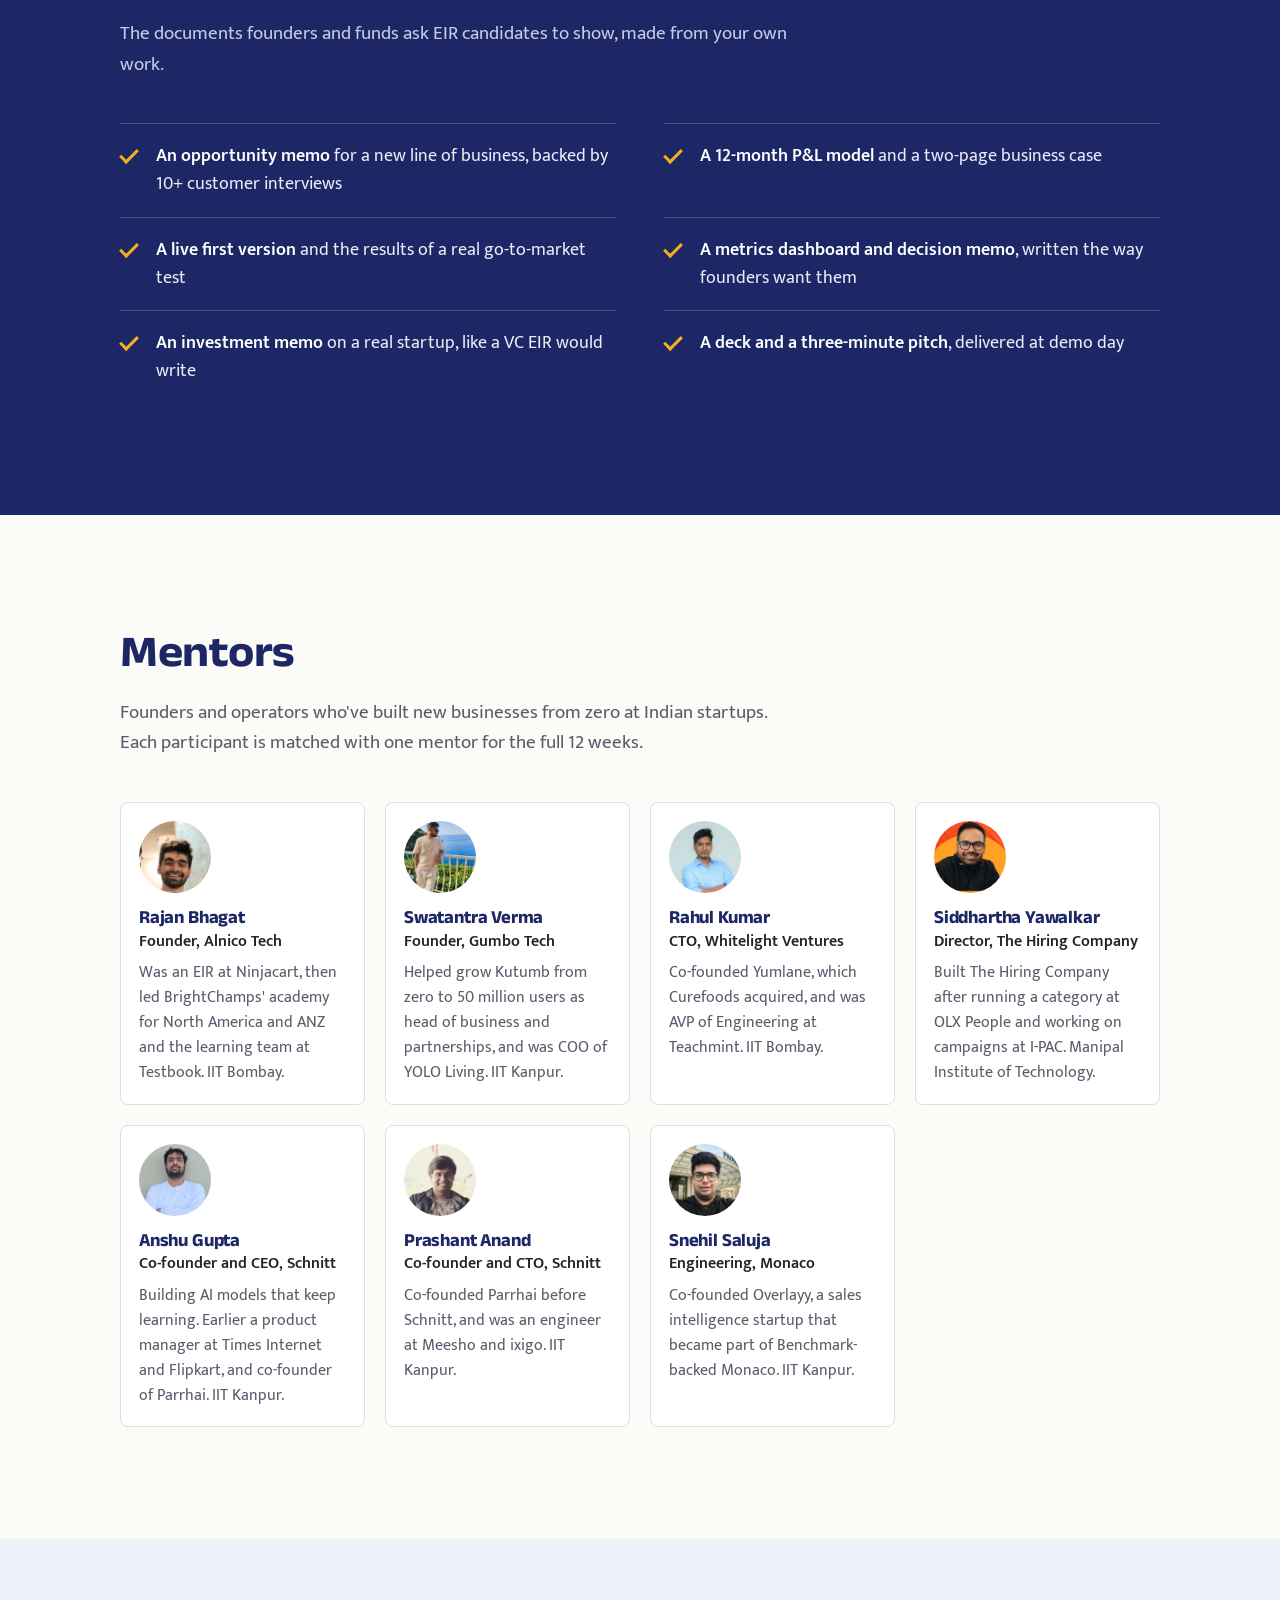
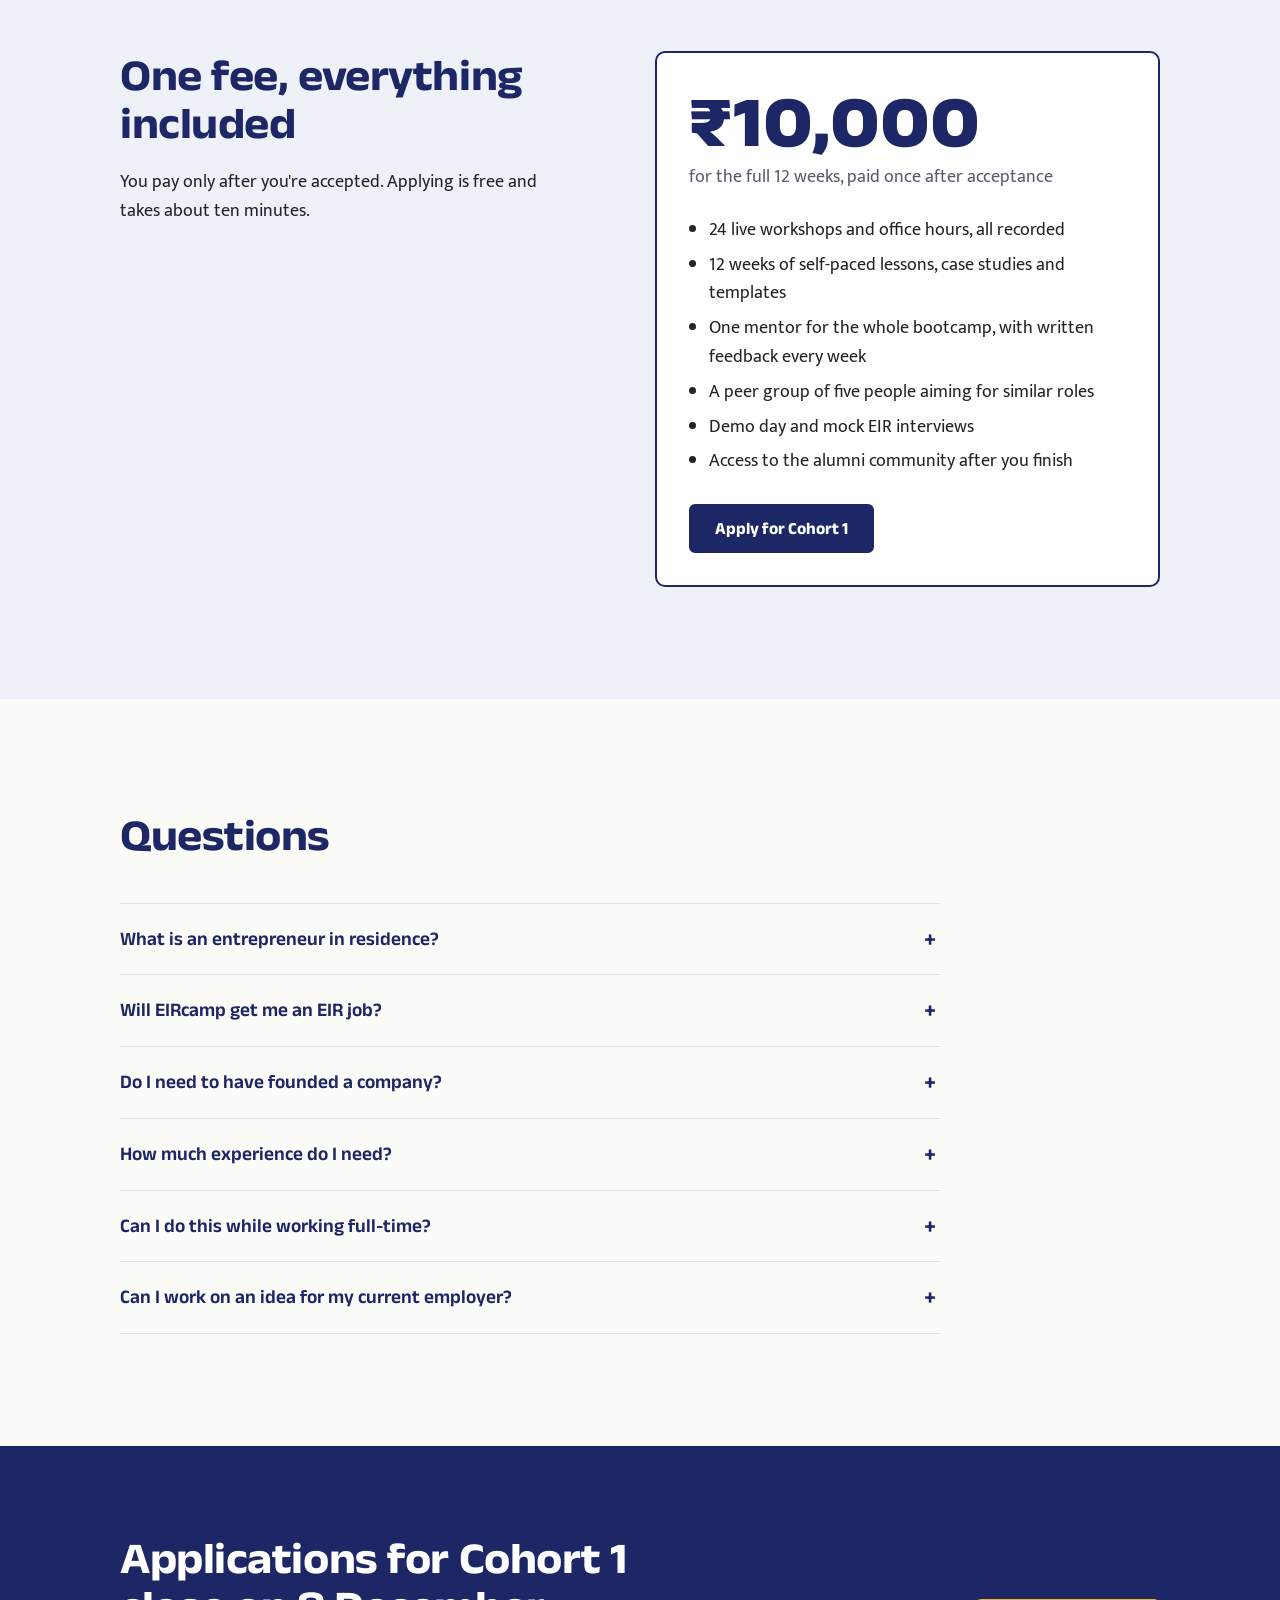
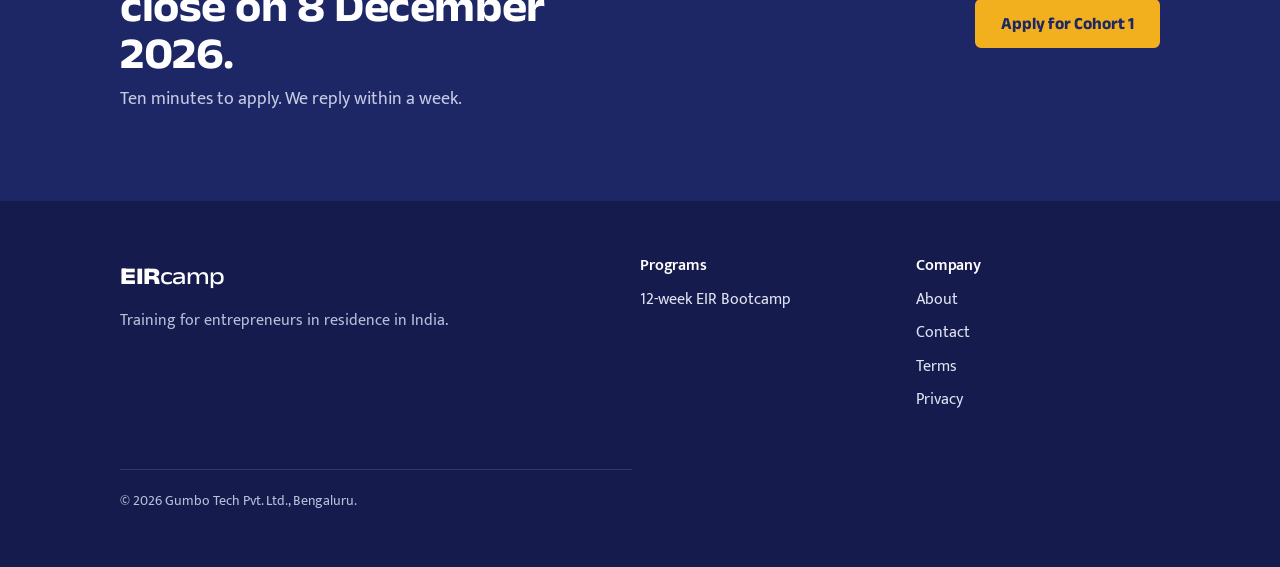
==== commit ce44217a: "Add Meta Pixel with Lead event on application Loads the pixel on every page and tracks Lead once an " ====
--- a/index.html
+++ b/index.html
@@ -8,7 +8,24 @@
   <link rel="preconnect" href="https://fonts.googleapis.com">
   <link rel="preconnect" href="https://fonts.gstatic.com" crossorigin>
   <link href="https://fonts.googleapis.com/css2?family=Anek+Latin:wdth,wght@75..125,400..800&family=Mukta:wght@400;500;600;700&display=swap" rel="stylesheet">
-  <link rel="stylesheet" href="/assets/styles.css">
+  <link rel="stylesheet" href="/assets/styles.css?v=2">
+  <!-- Meta Pixel Code -->
+  <script>
+  !function(f,b,e,v,n,t,s)
+  {if(f.fbq)return;n=f.fbq=function(){n.callMethod?
+  n.callMethod.apply(n,arguments):n.queue.push(arguments)};
+  if(!f._fbq)f._fbq=n;n.push=n;n.loaded=!0;n.version='2.0';
+  n.queue=[];t=b.createElement(e);t.async=!0;
+  t.src=v;s=b.getElementsByTagName(e)[0];
+  s.parentNode.insertBefore(t,s)}(window, document,'script',
+  'https://connect.facebook.net/en_US/fbevents.js');
+  fbq('init', '1138514168899593');
+  fbq('track', 'PageView');
+  </script>
+  <noscript><img height="1" width="1" style="display:none"
+  src="https://www.facebook.com/tr?id=1138514168899593&ev=PageView&noscript=1"
+  /></noscript>
+  <!-- End Meta Pixel Code -->
 </head>
 <body>
 <a class="skip" href="#main">Skip to content</a>
--- a/assets/styles.css
+++ b/assets/styles.css
@@ -423,3 +423,4 @@
   .promo .wrap { grid-template-columns: 1fr; }
   .promo-video { max-width: 320px; margin: 0 auto; }
 }
+@media (max-width: 560px) { .mentors { grid-template-columns: 1fr; } }
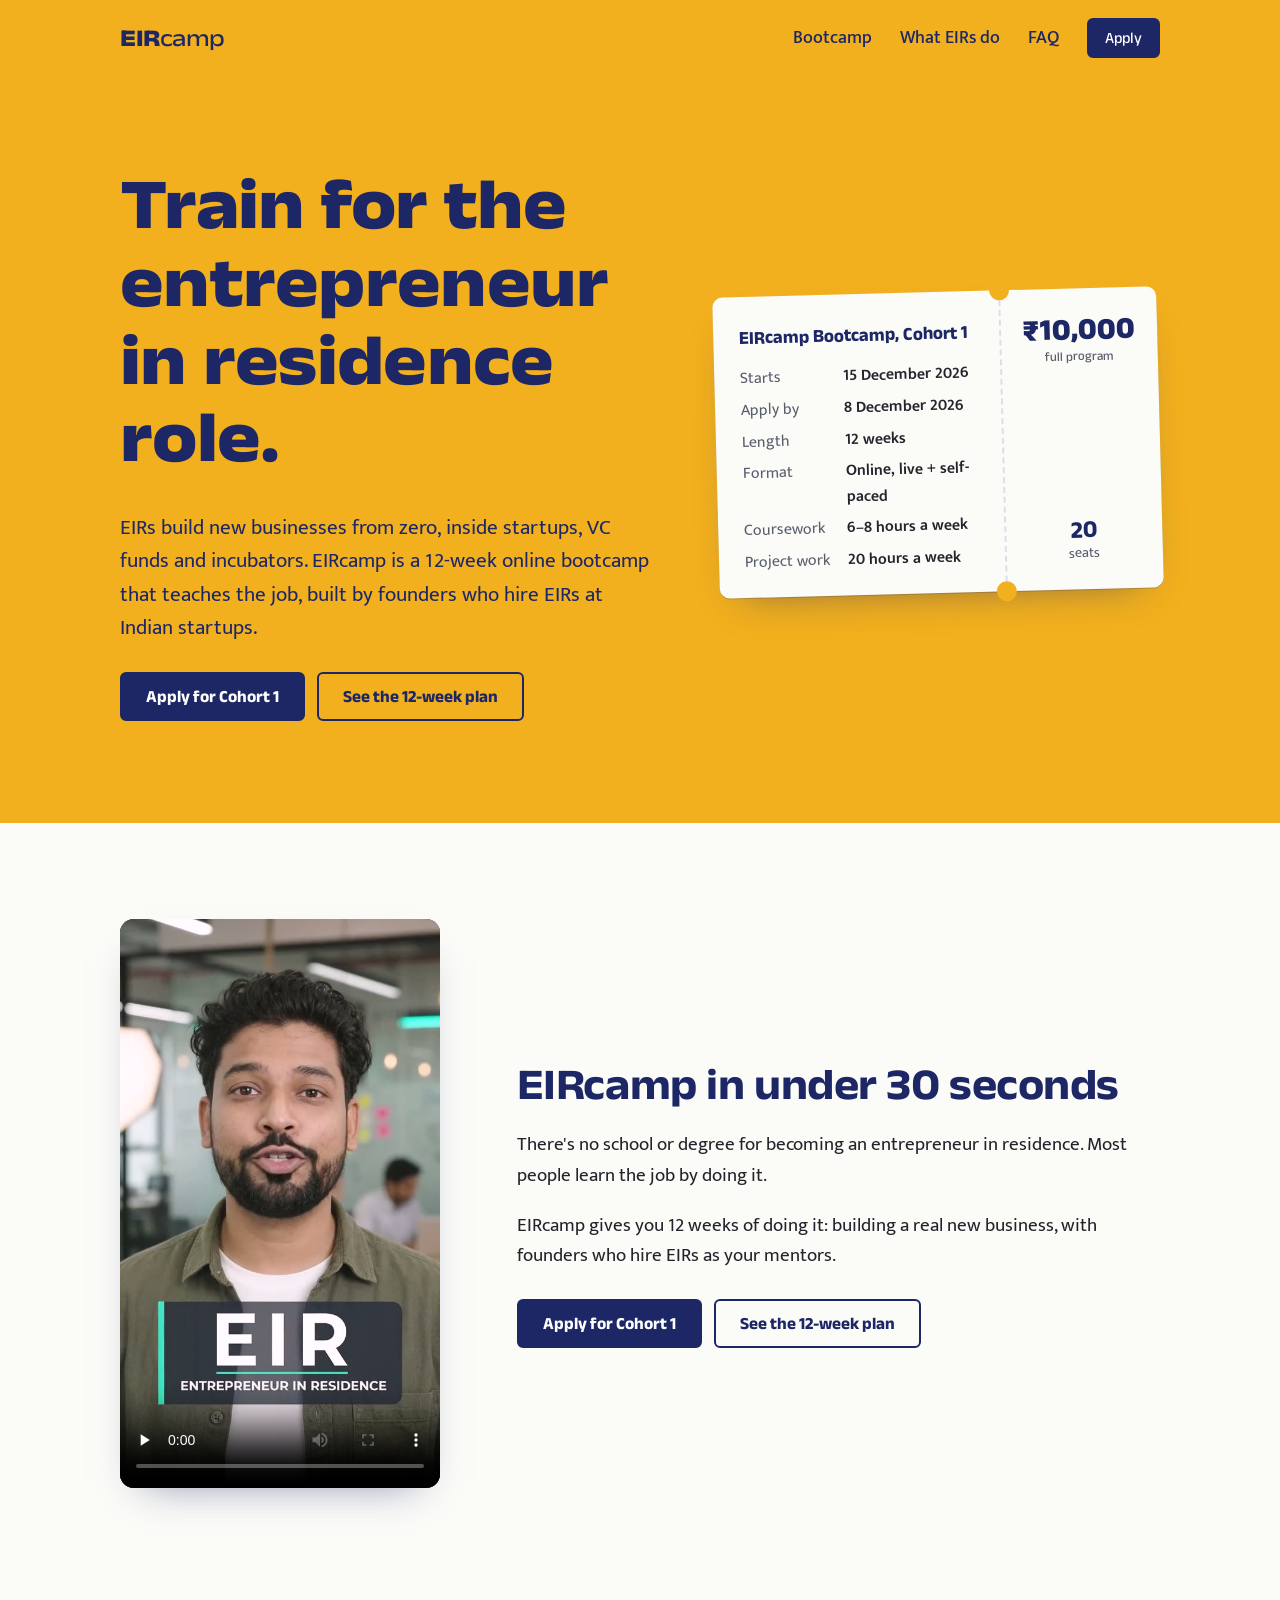
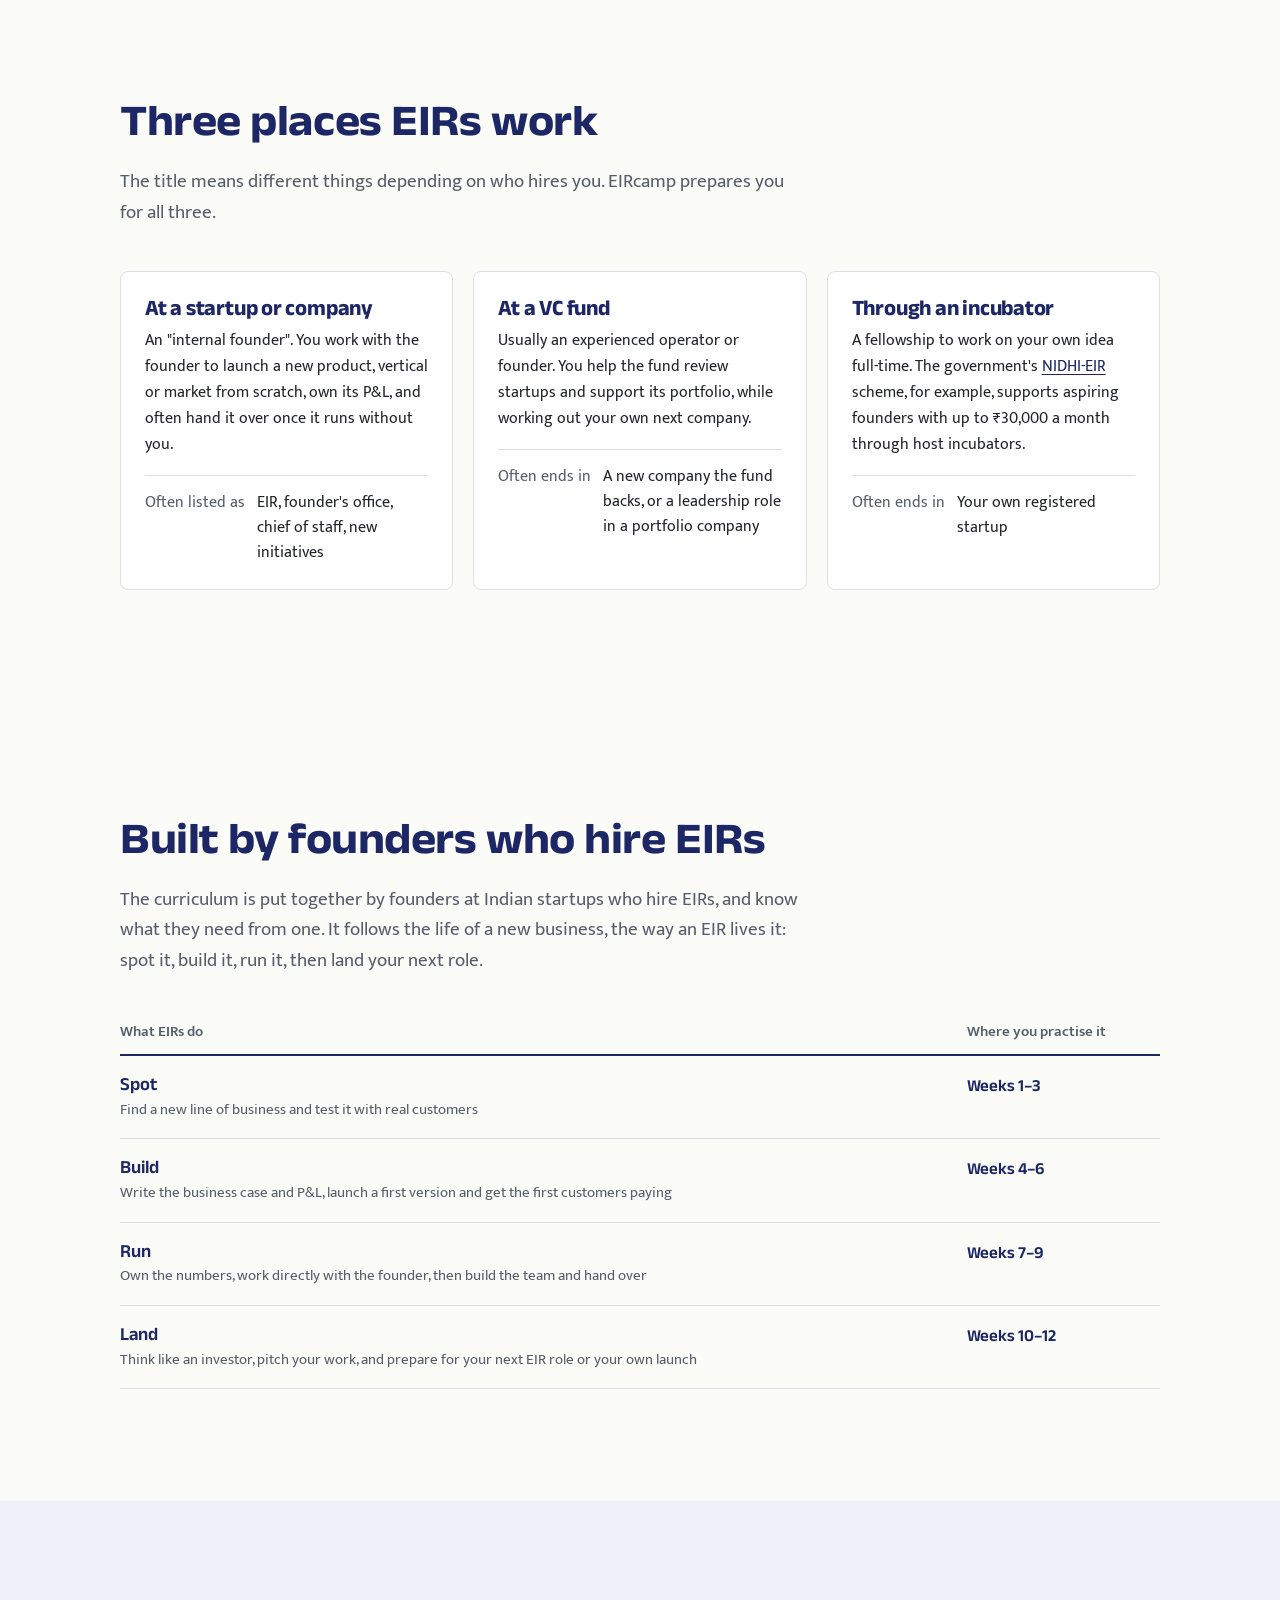
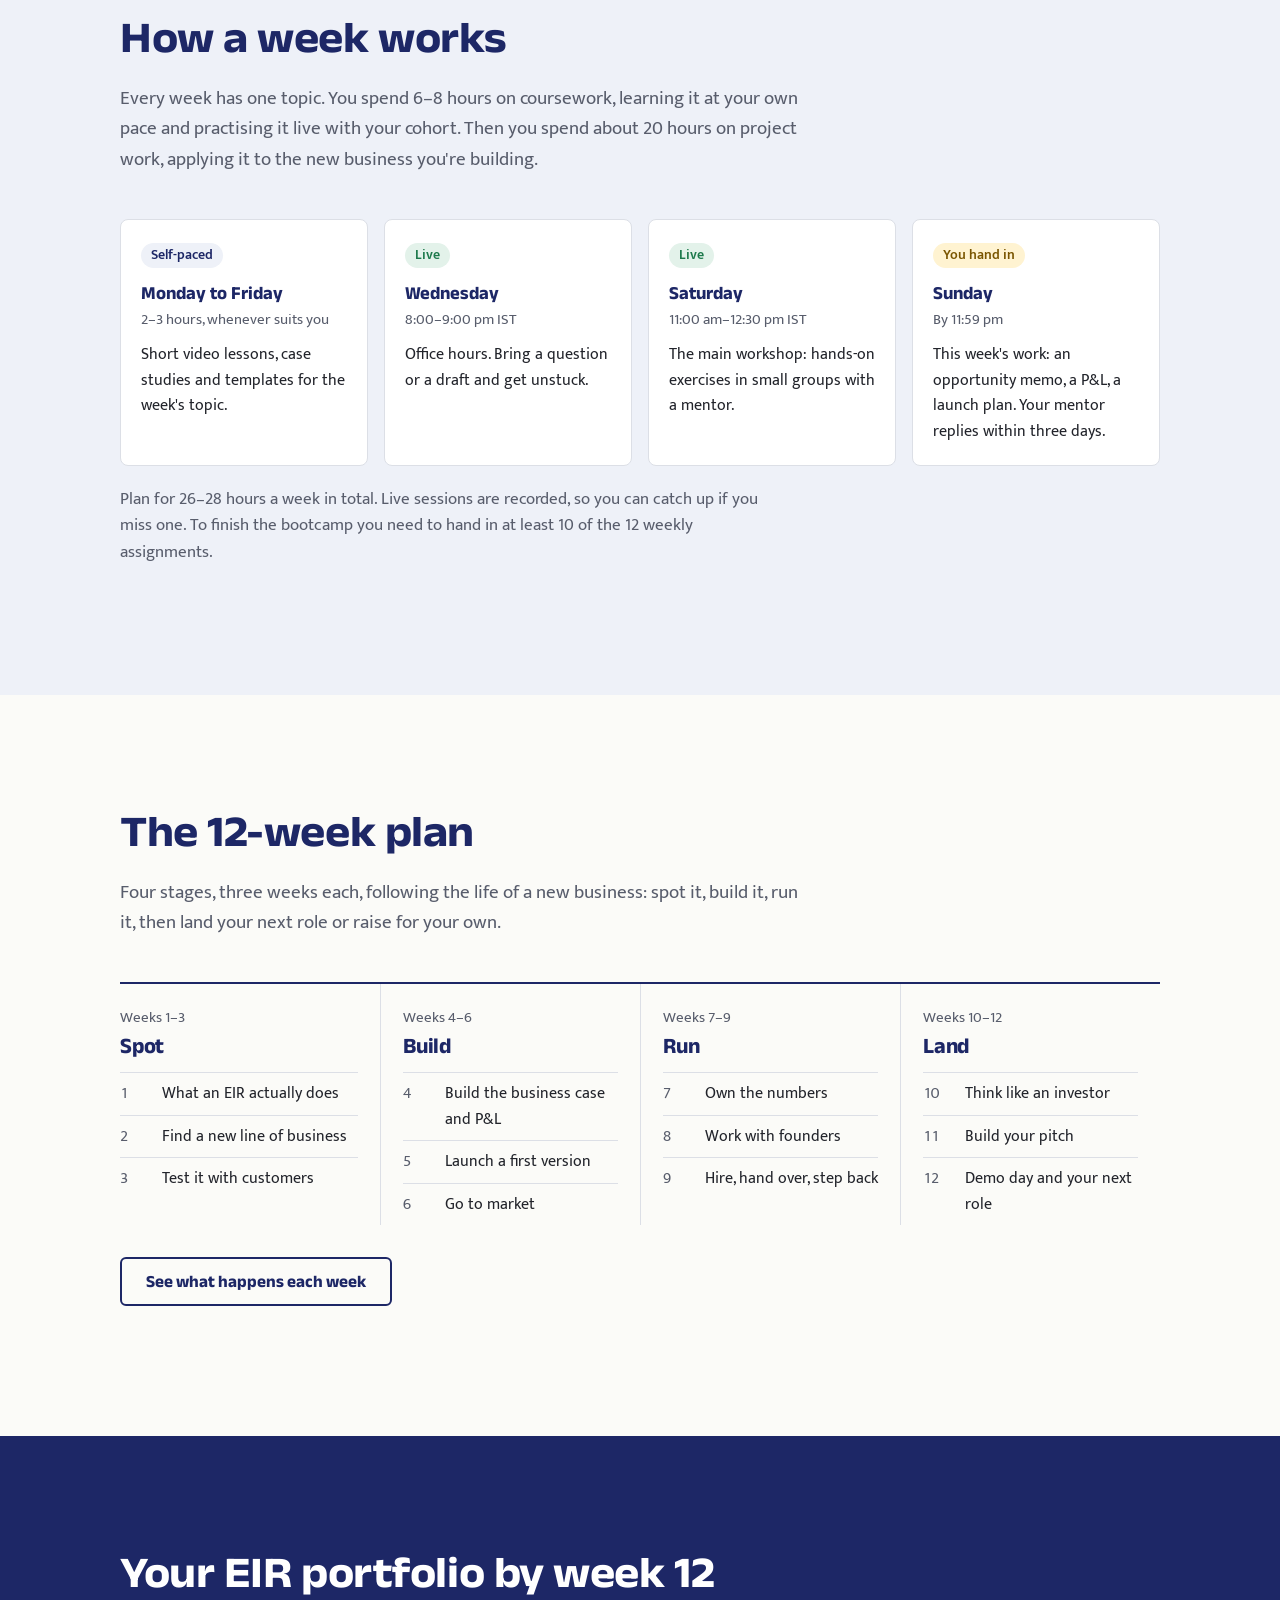
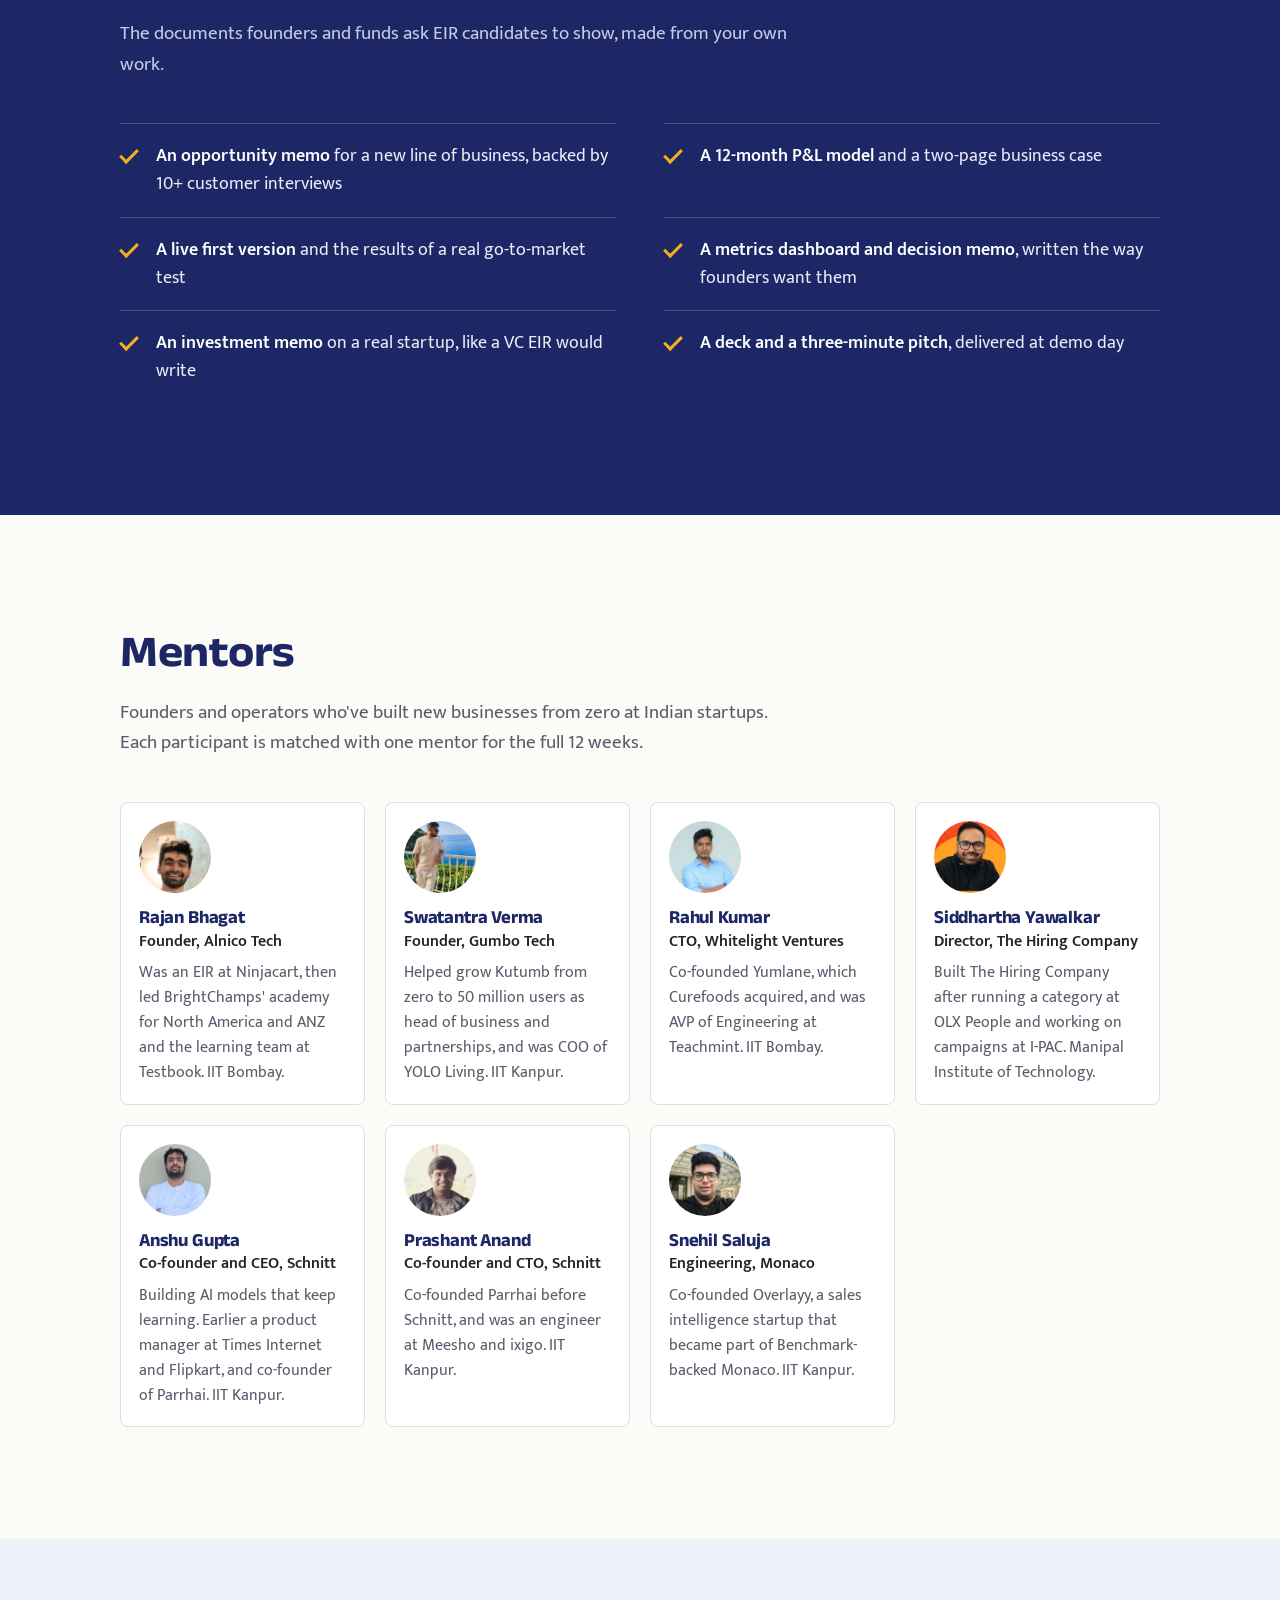
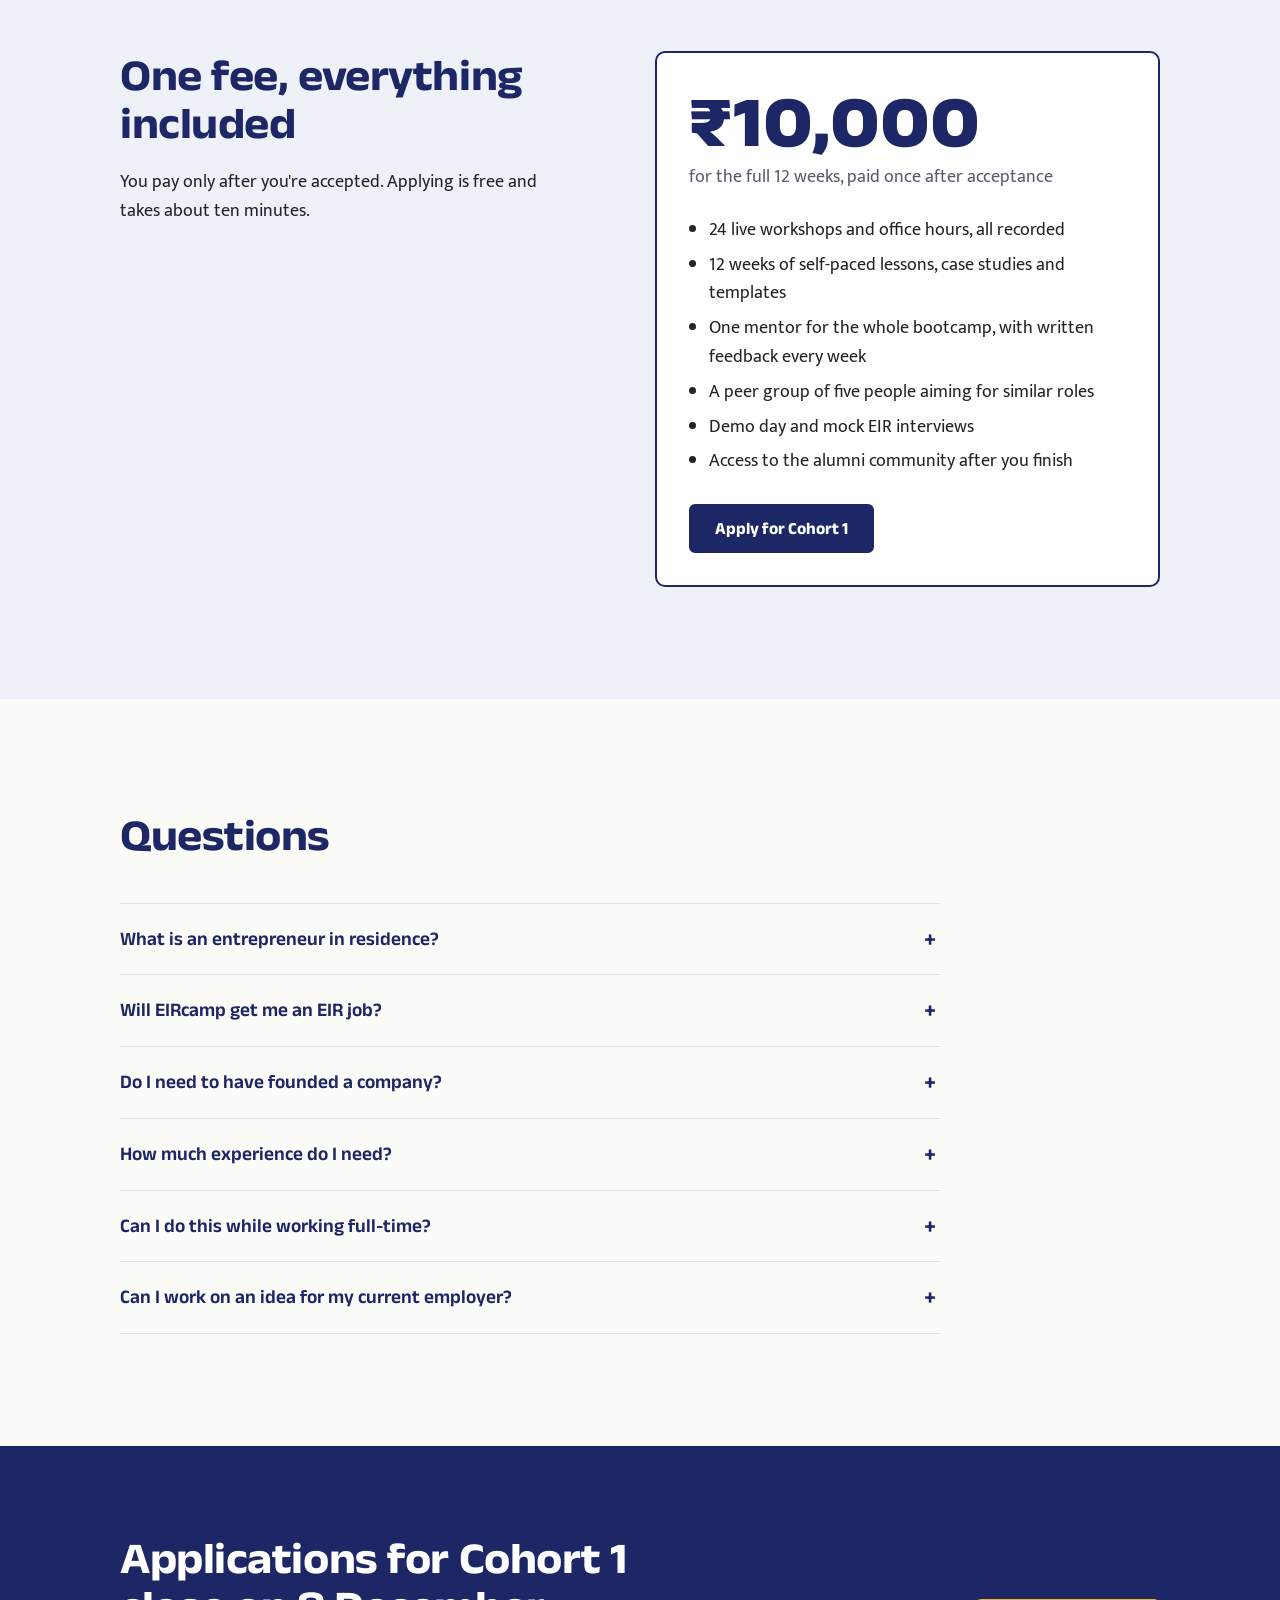
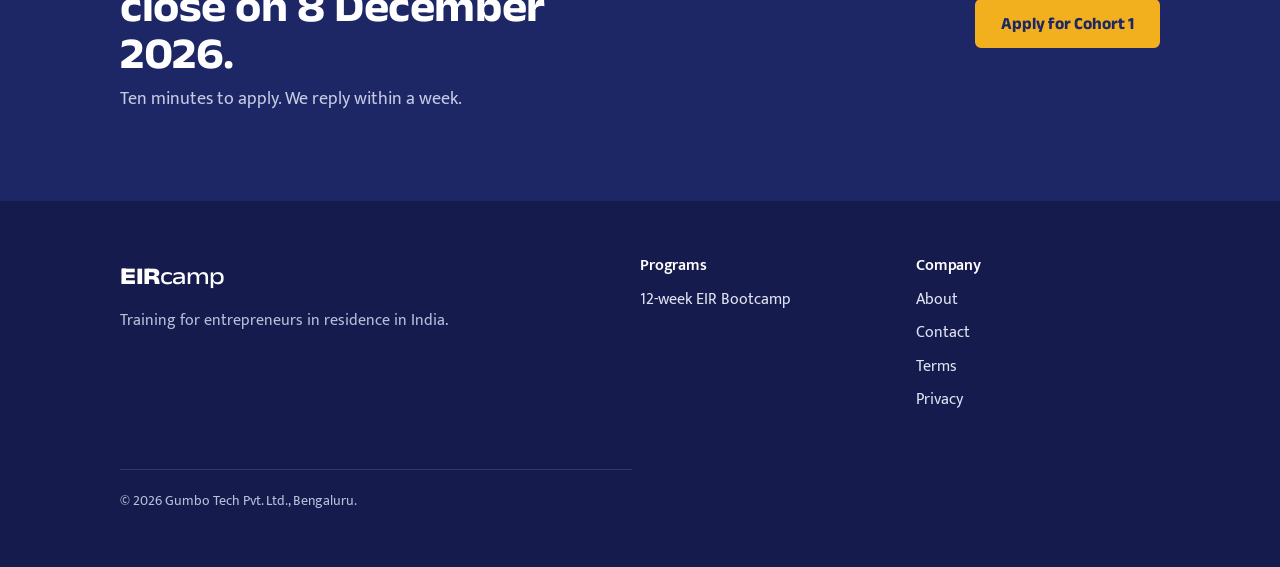
==== commit 5c4f81b6: "Show the apply form before the steps on mobile Co-Authored-By: Claude Opus 5.5 <noreply@anthropic.co" ====
--- a/index.html
+++ b/index.html
@@ -8,7 +8,7 @@
   <link rel="preconnect" href="https://fonts.googleapis.com">
   <link rel="preconnect" href="https://fonts.gstatic.com" crossorigin>
   <link href="https://fonts.googleapis.com/css2?family=Anek+Latin:wdth,wght@75..125,400..800&family=Mukta:wght@400;500;600;700&display=swap" rel="stylesheet">
-  <link rel="stylesheet" href="/assets/styles.css?v=2">
+  <link rel="stylesheet" href="/assets/styles.css?v=4">
   <!-- Meta Pixel Code -->
   <script>
   !function(f,b,e,v,n,t,s)
@@ -19,6 +19,7 @@
   t.src=v;s=b.getElementsByTagName(e)[0];
   s.parentNode.insertBefore(t,s)}(window, document,'script',
   'https://connect.facebook.net/en_US/fbevents.js');
+  fbq('set', 'autoConfig', false, '1138514168899593');
   fbq('init', '1138514168899593');
   fbq('track', 'PageView');
   </script>
@@ -315,5 +316,6 @@
 <script src="/data/bootcamp.js"></script>
 <script src="/assets/site.js"></script>
 <script>renderPhases(document.getElementById("phases"), PROGRAMS.bootcamp);</script>
+<script src="/assets/source.js"></script>
 </body>
 </html>
--- a/assets/styles.css
+++ b/assets/styles.css
@@ -329,7 +329,13 @@
 .steps li::before { content: counter(step); font-family: var(--display); font-weight: 800; font-size: 1.5rem; color: var(--ink); line-height: 1.2; }
 .steps b { display: block; color: var(--ink); font-family: var(--display); font-size: 1.15rem; }
 .steps p { margin: 0; font-size: 1rem; }
-@media (max-width: 880px) { .hero .apply-layout { grid-template-columns: 1fr; } .apply-aside { position: static; } }
+/* Phones and small tablets: title, then the form, then the "what happens next" steps. */
+@media (max-width: 880px) {
+  .hero .apply-layout { display: flex; flex-direction: column; gap: 0; }
+  .apply-aside { display: contents; }
+  .apply-layout .form-card { order: 1; margin-top: 24px; }
+  .apply-layout .steps { order: 2; margin-top: 36px; }
+}
 
 .form-card { background: #fff; border: 1px solid var(--rule); border-radius: 10px; padding: clamp(24px, 4vw, 40px); }
 .field { margin-bottom: 22px; }
@@ -424,3 +430,9 @@
   .promo-video { max-width: 320px; margin: 0 auto; }
 }
 @media (max-width: 560px) { .mentors { grid-template-columns: 1fr; } }
+
+/* Two-step application form */
+.step-count { font-weight: 600; color: var(--muted); margin: 0 0 18px; }
+.step-actions { display: flex; align-items: center; gap: 20px; flex-wrap: wrap; }
+.btn-back { background: none; border: 0; padding: 8px 0; font: inherit; font-weight: 600; color: var(--muted); text-decoration: underline; cursor: pointer; }
+.btn-back:hover { color: var(--text); }
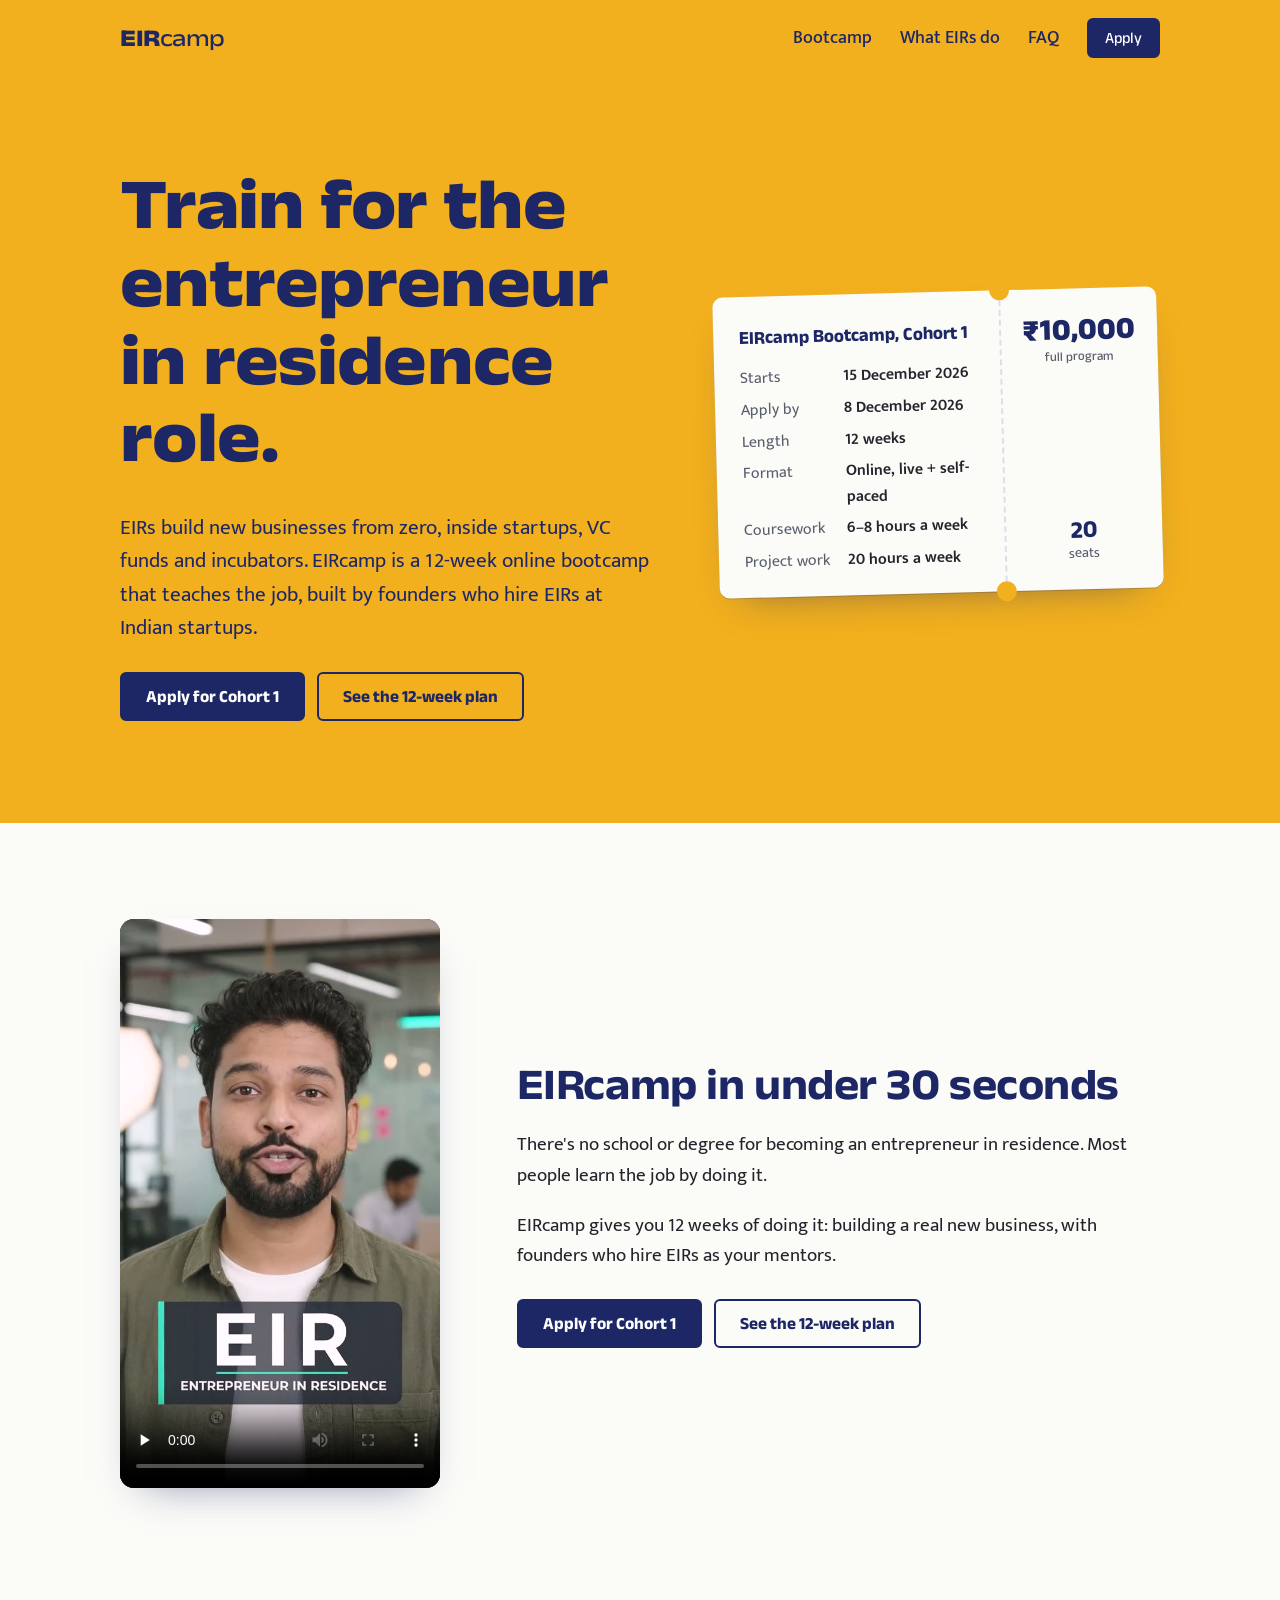
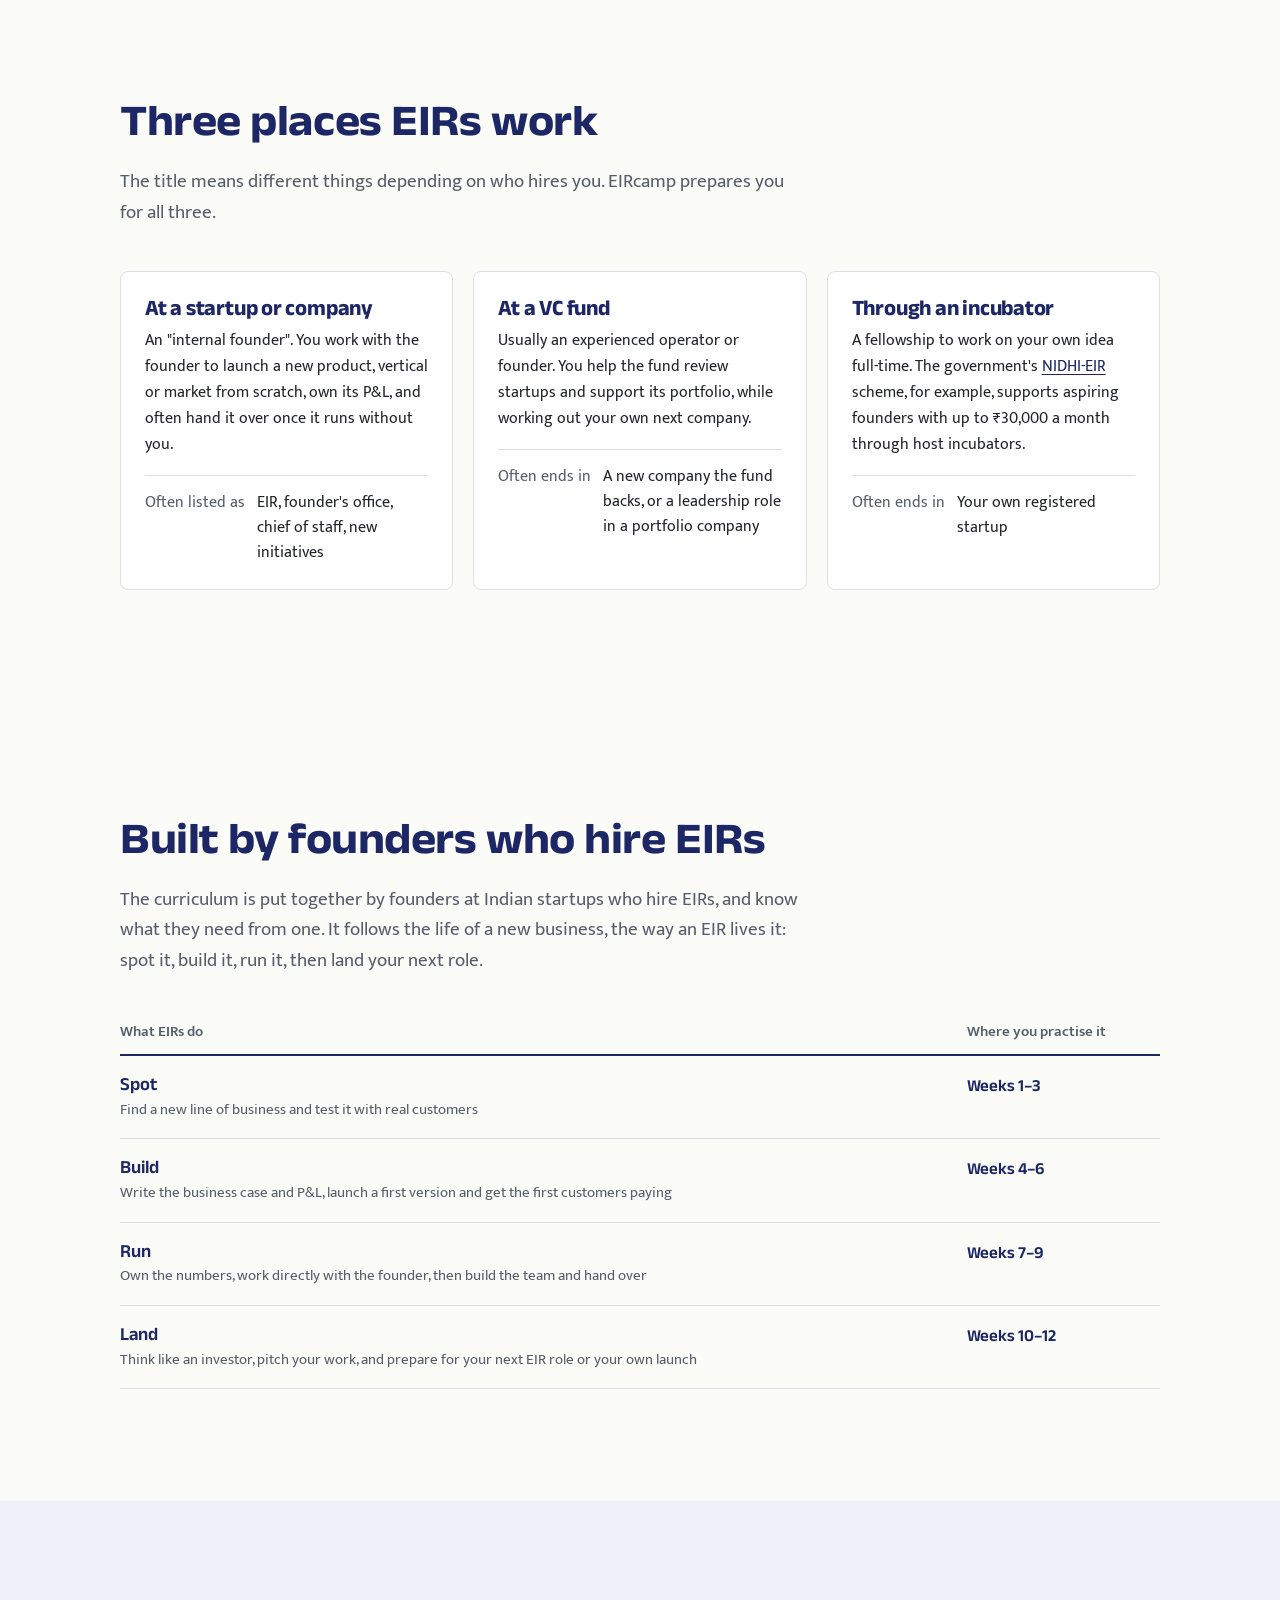
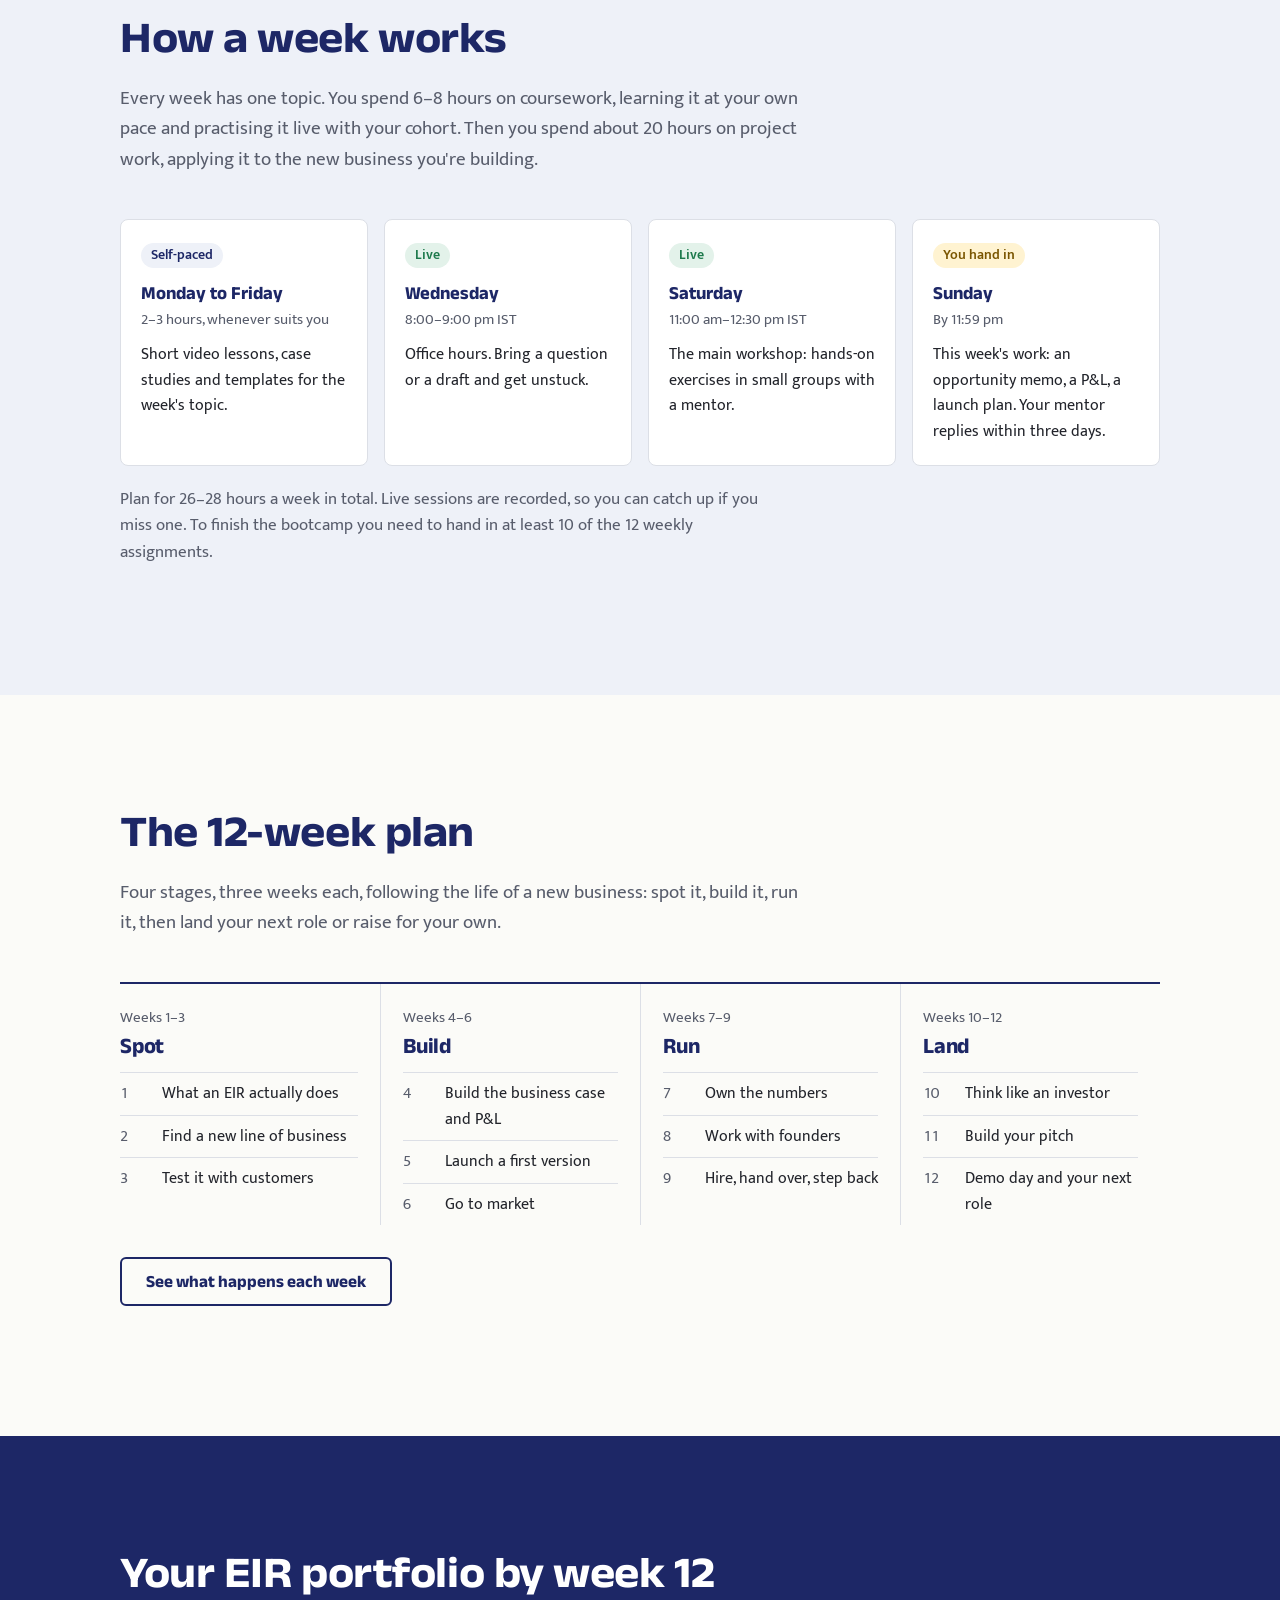
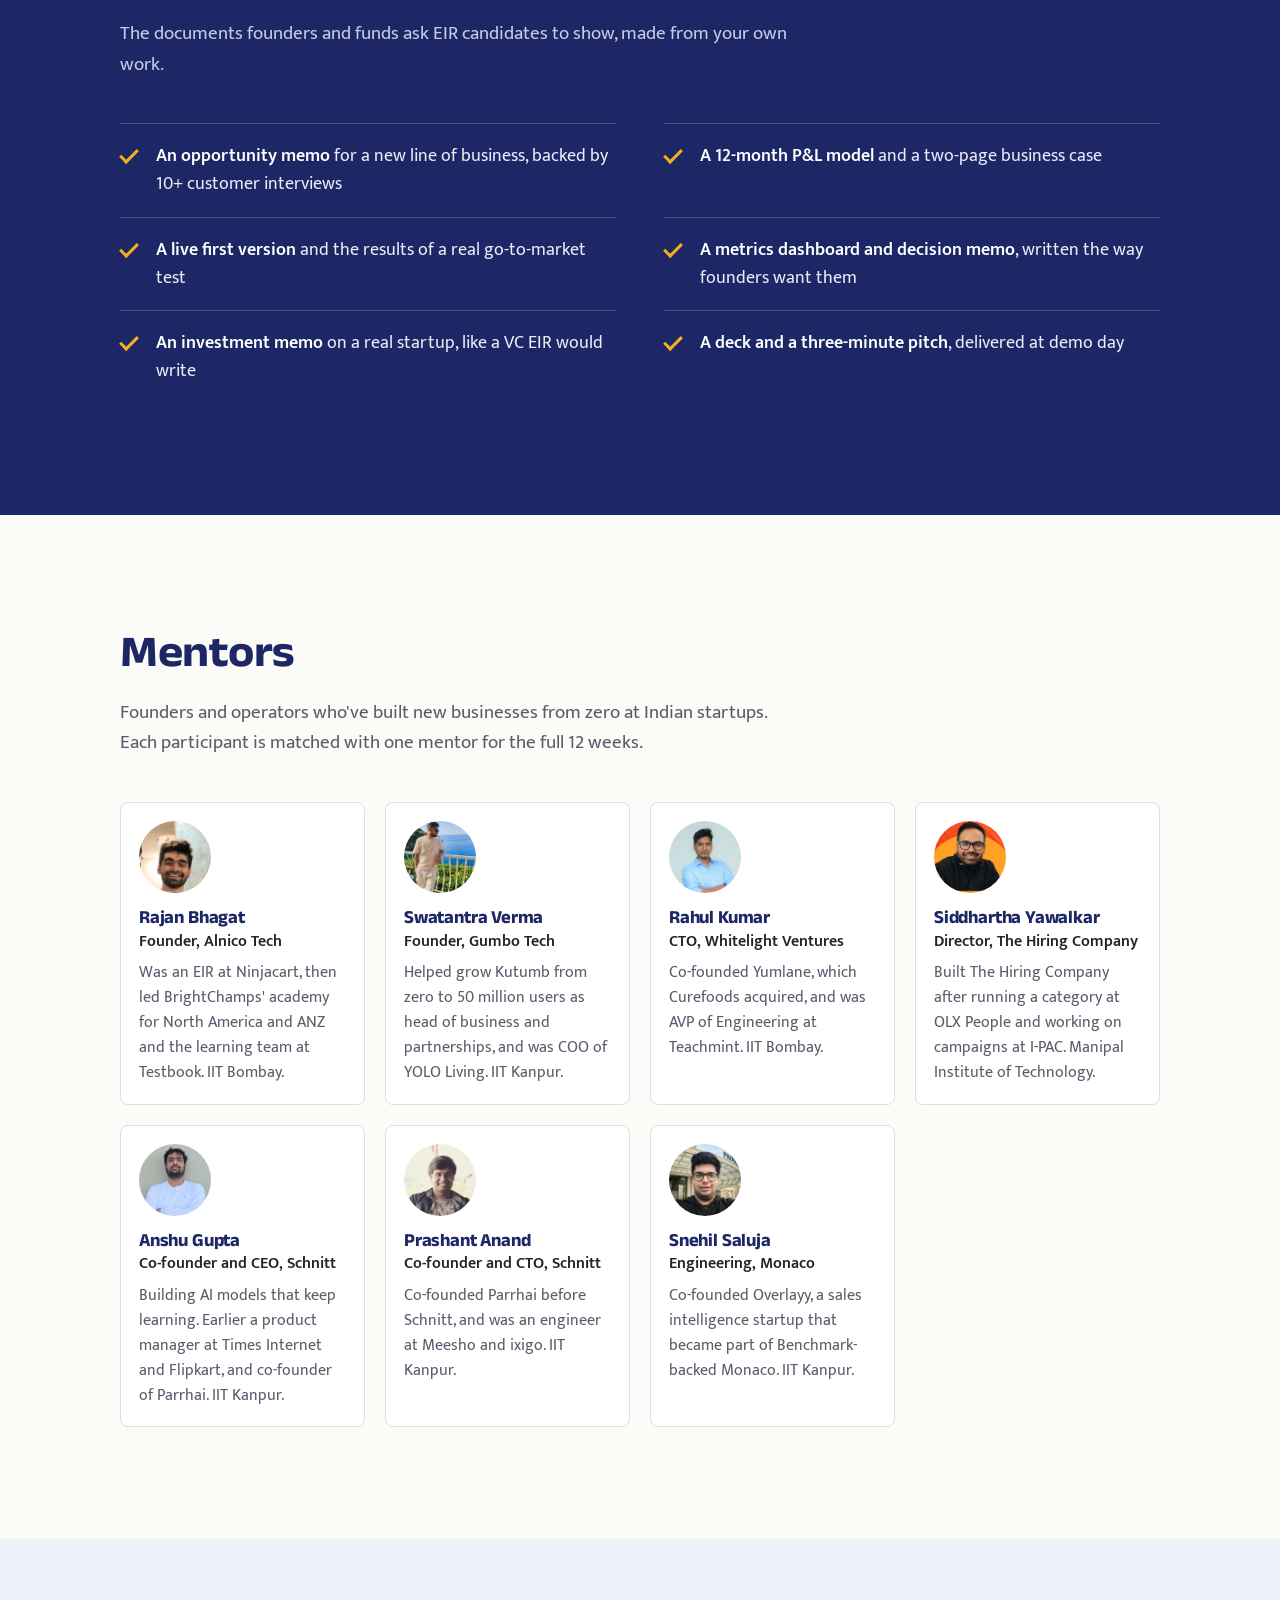
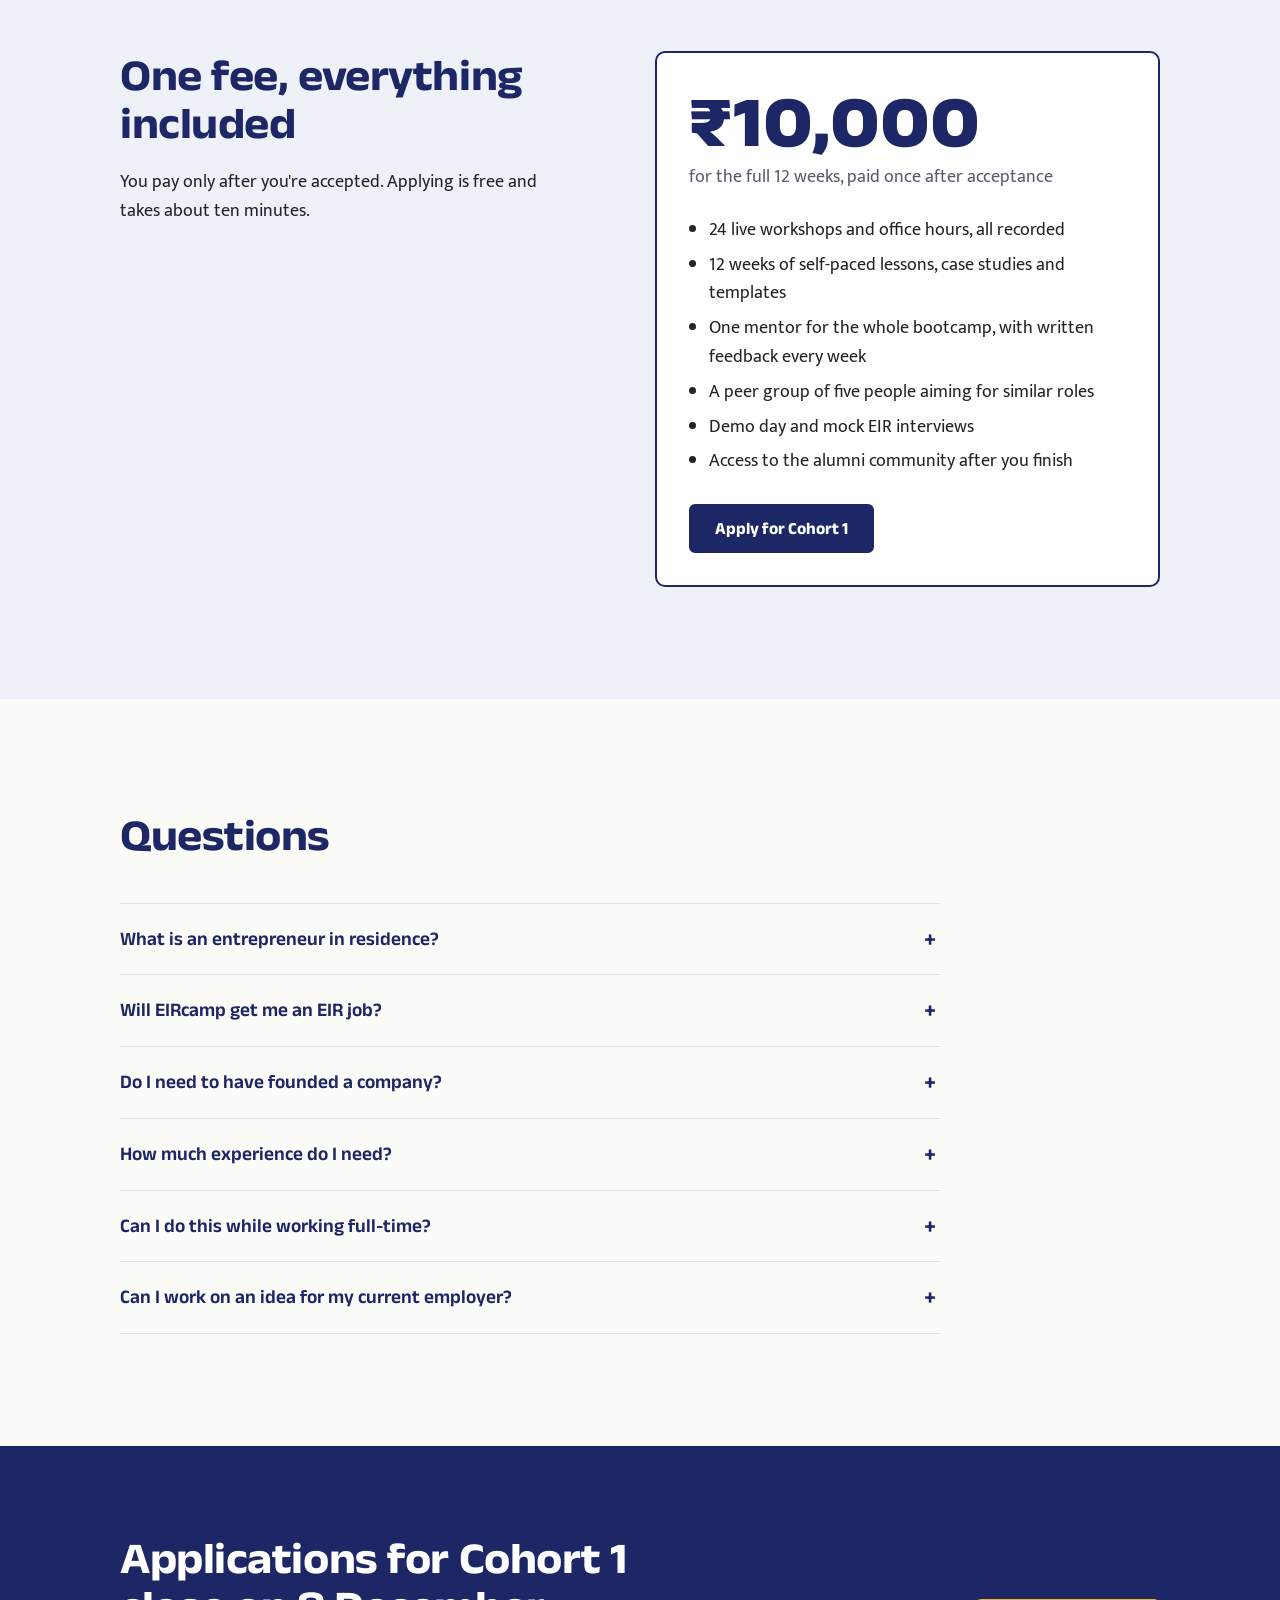
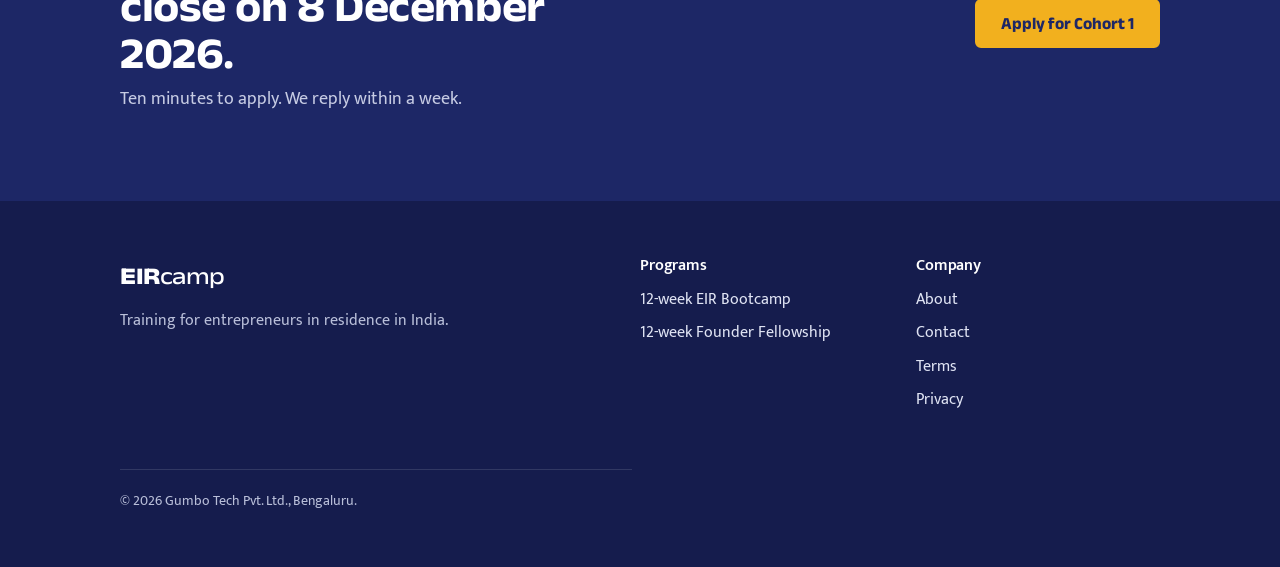
==== commit de6ff5af: "Add the Founder Fellowship program and its apply form - /programs/founder/: 12-week program page (Va" ====
--- a/index.html
+++ b/index.html
@@ -302,7 +302,7 @@
       </div>
       <div>
         <h4>Programs</h4>
-        <ul><li><a href="/programs/bootcamp/">12-week EIR Bootcamp</a></li></ul>
+        <ul><li><a href="/programs/bootcamp/">12-week EIR Bootcamp</a></li><li><a href="/programs/founder/">12-week Founder Fellowship</a></li></ul>
       </div>
       <div>
         <h4>Company</h4>
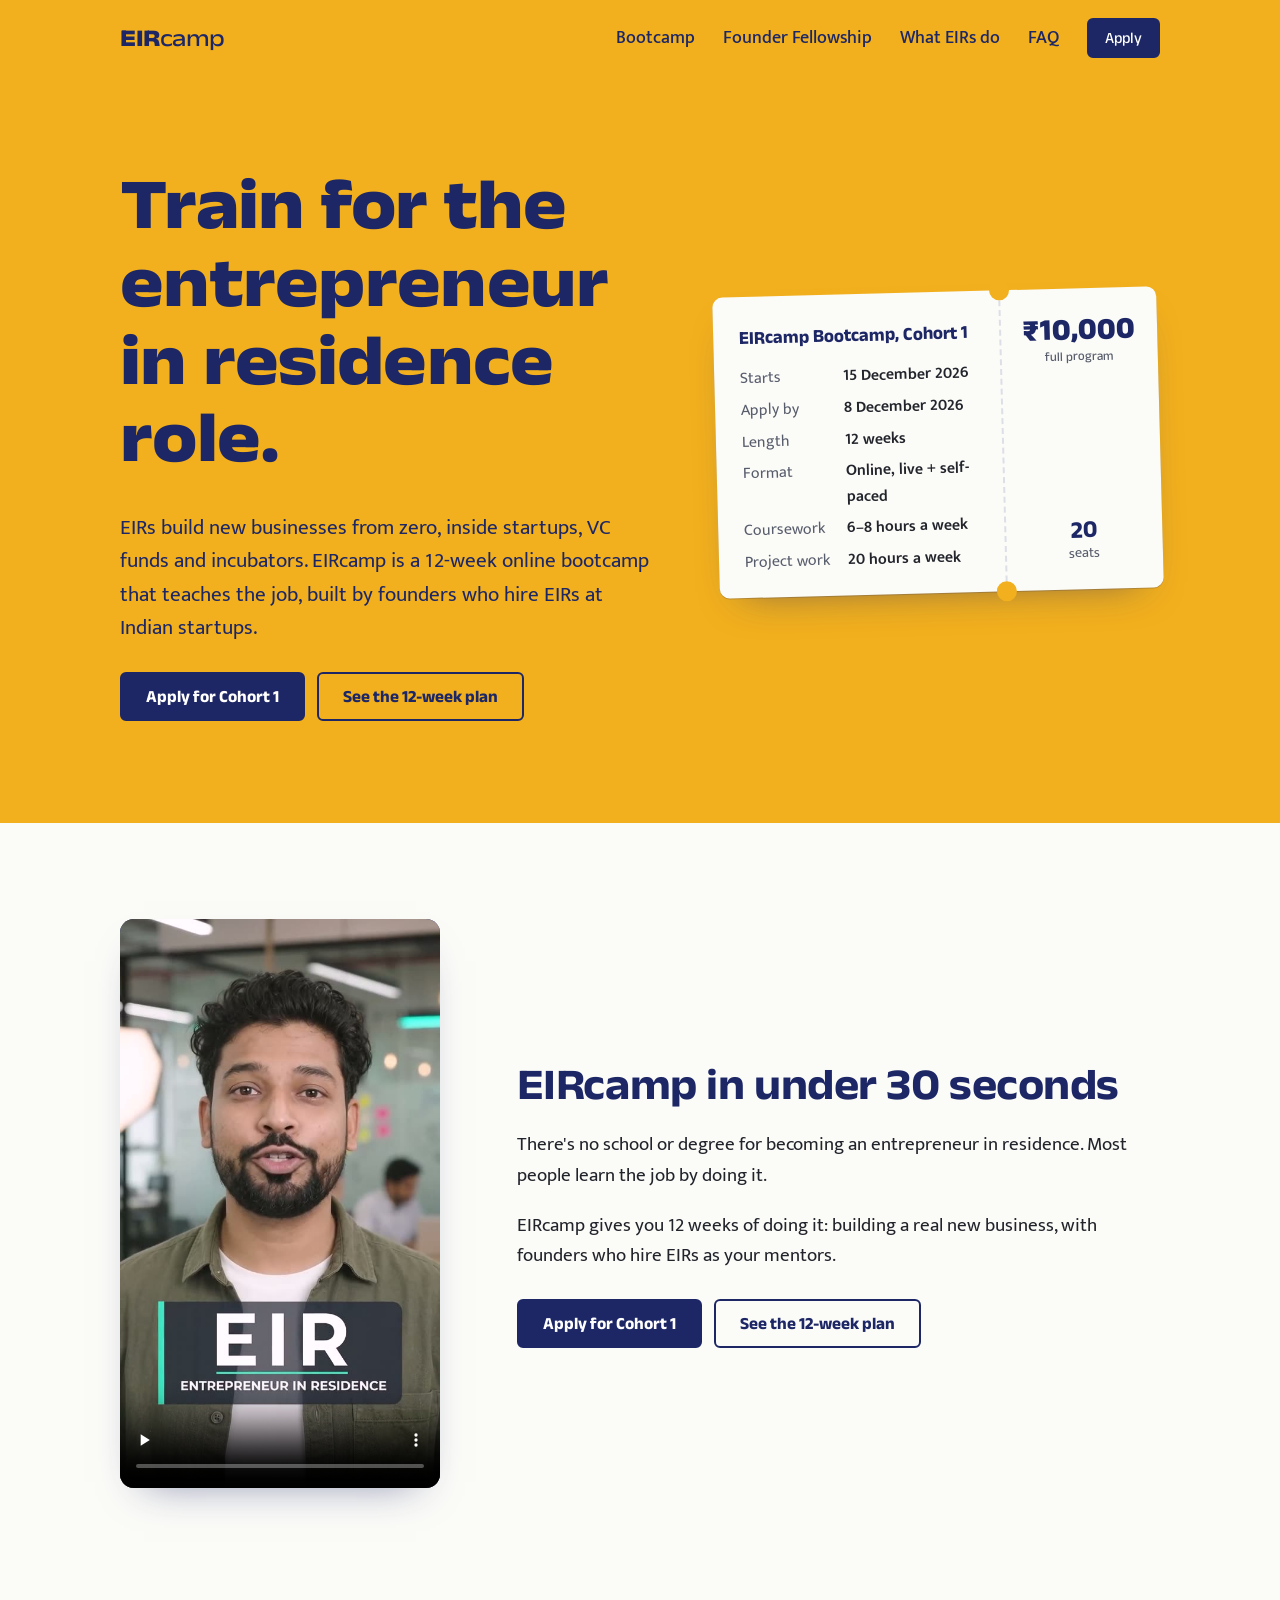
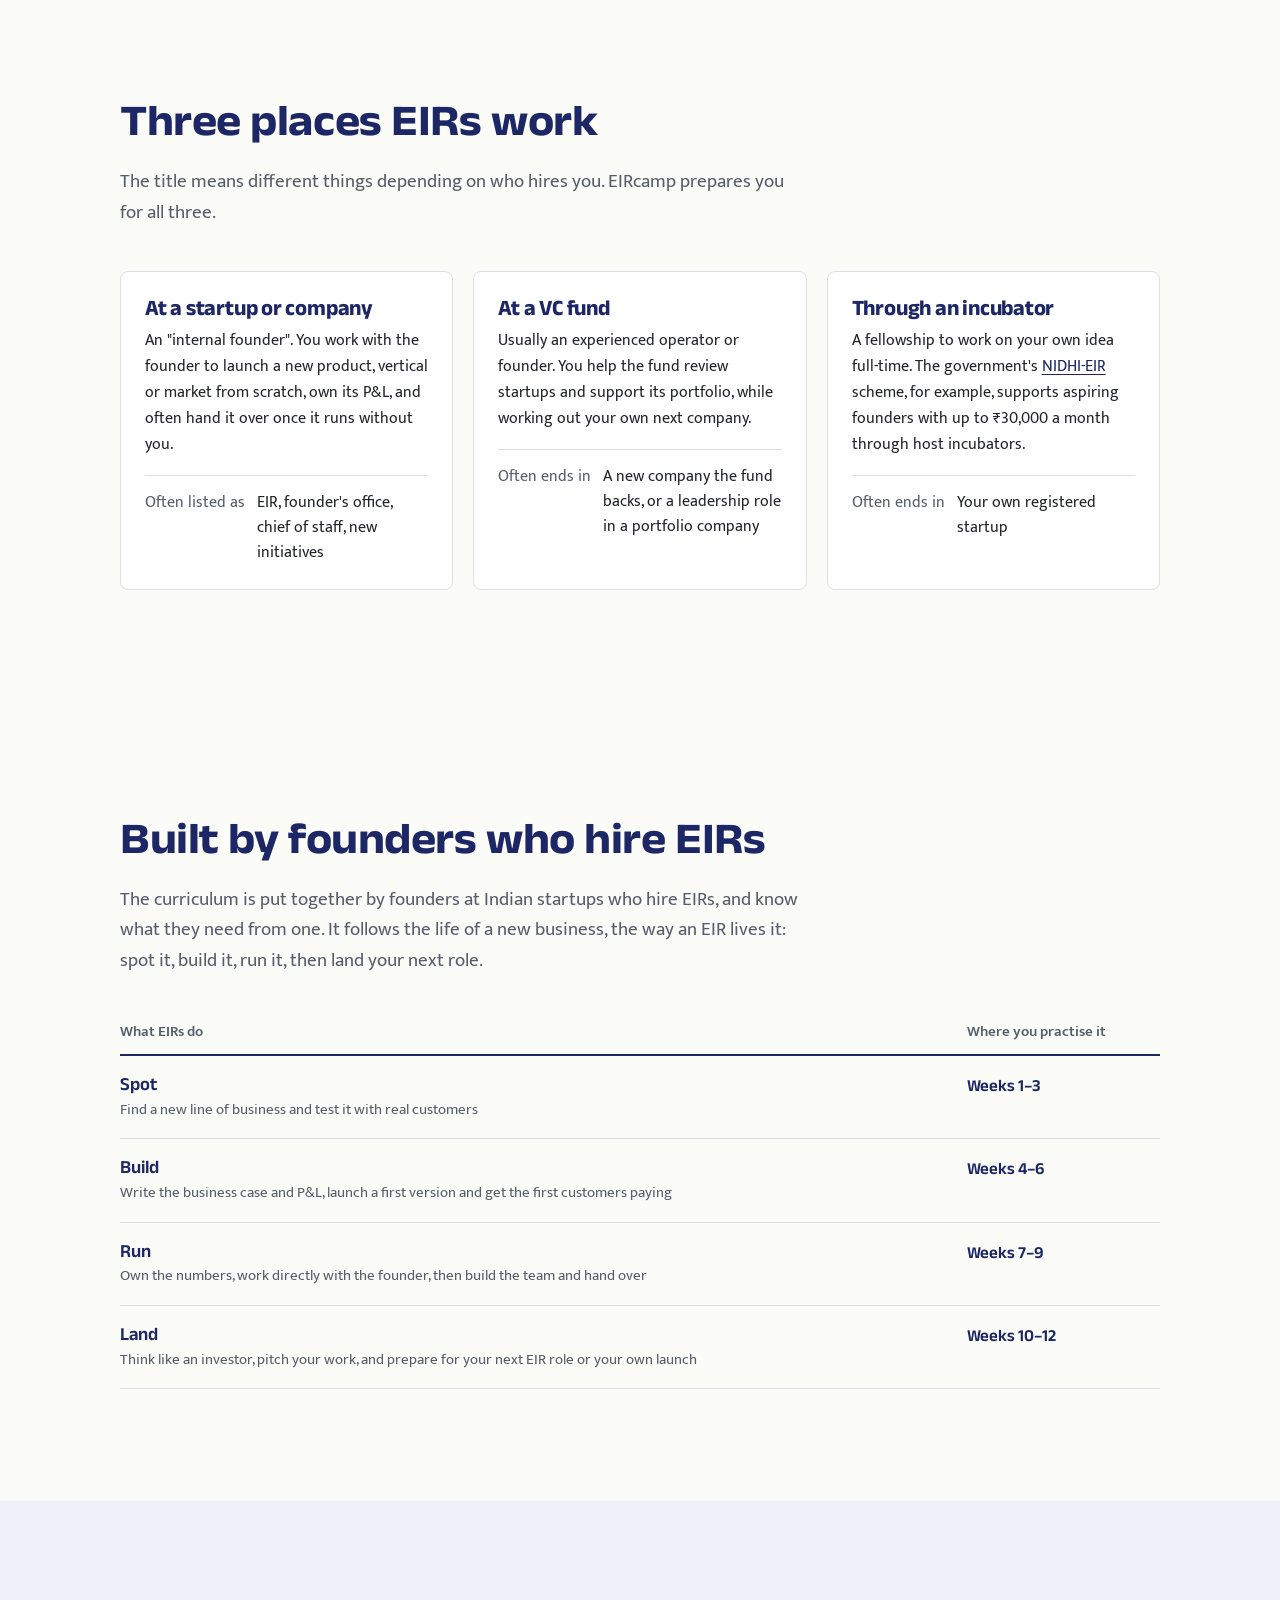
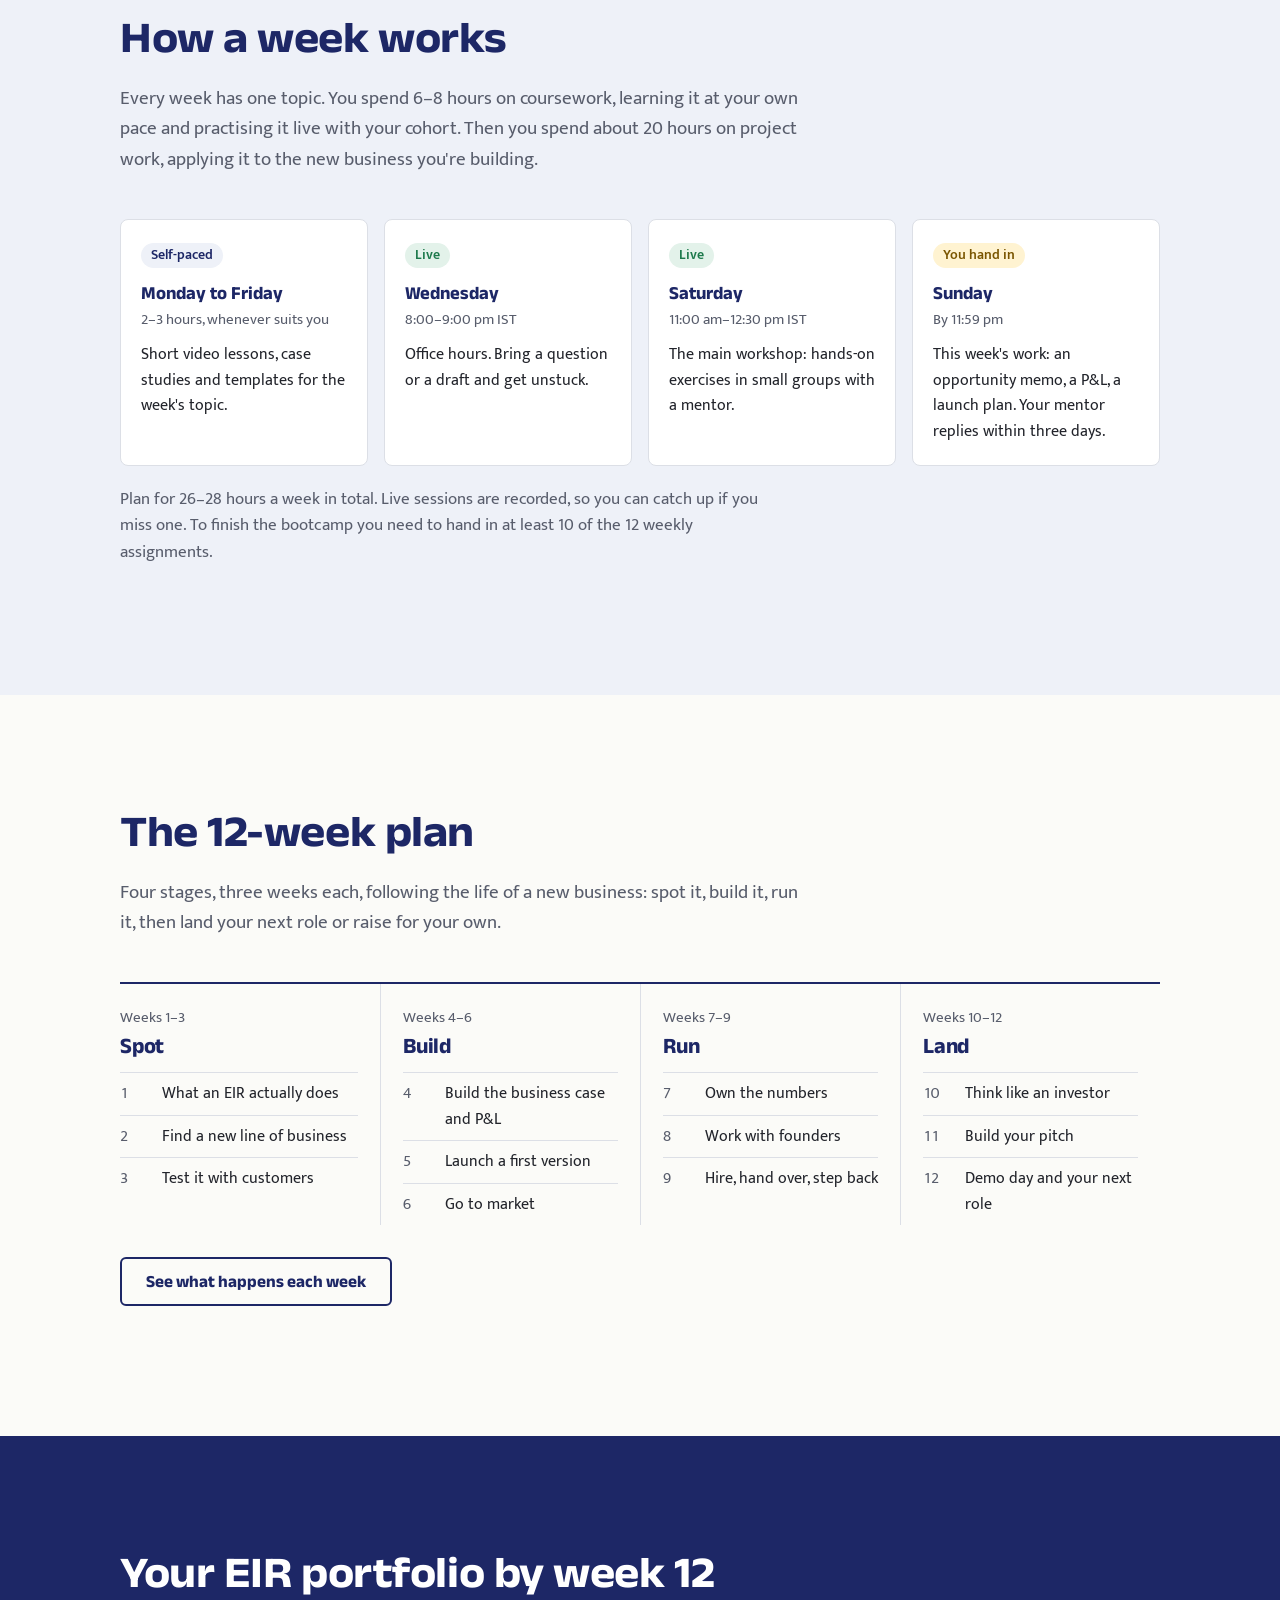
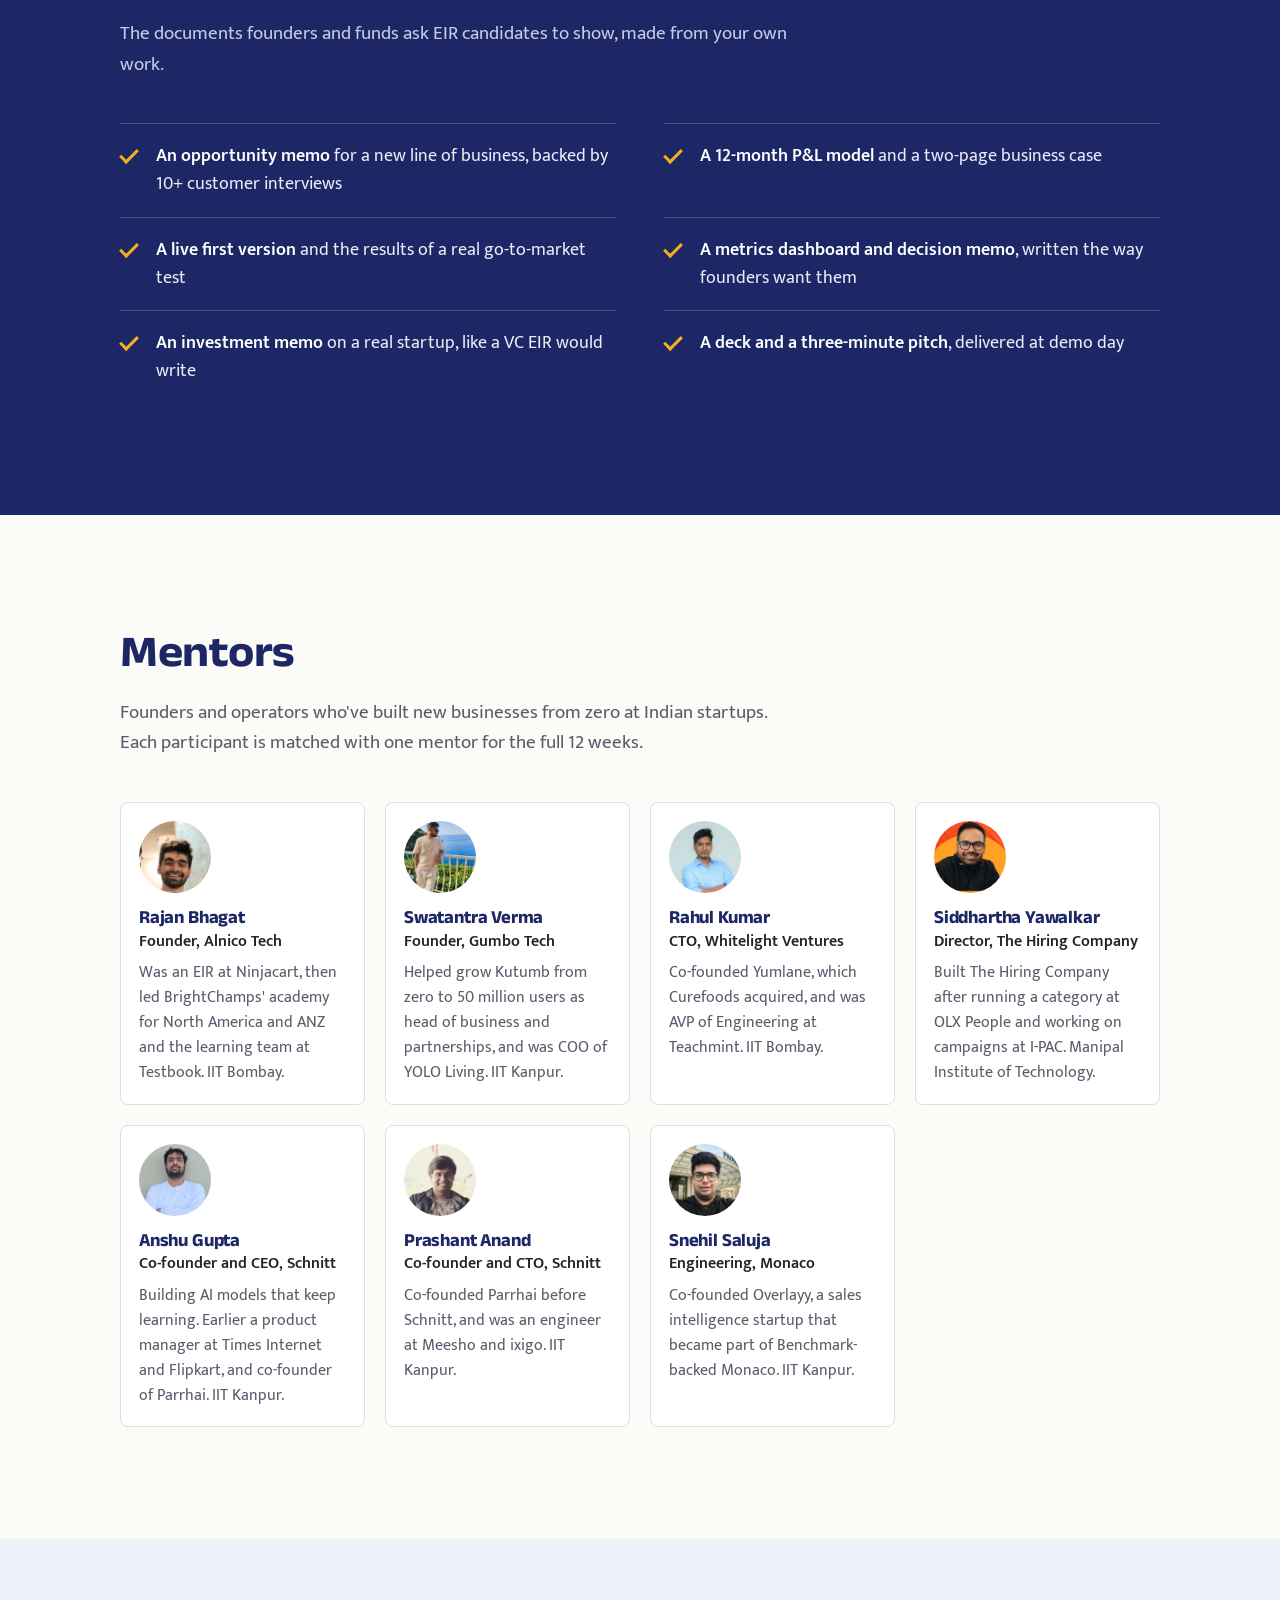
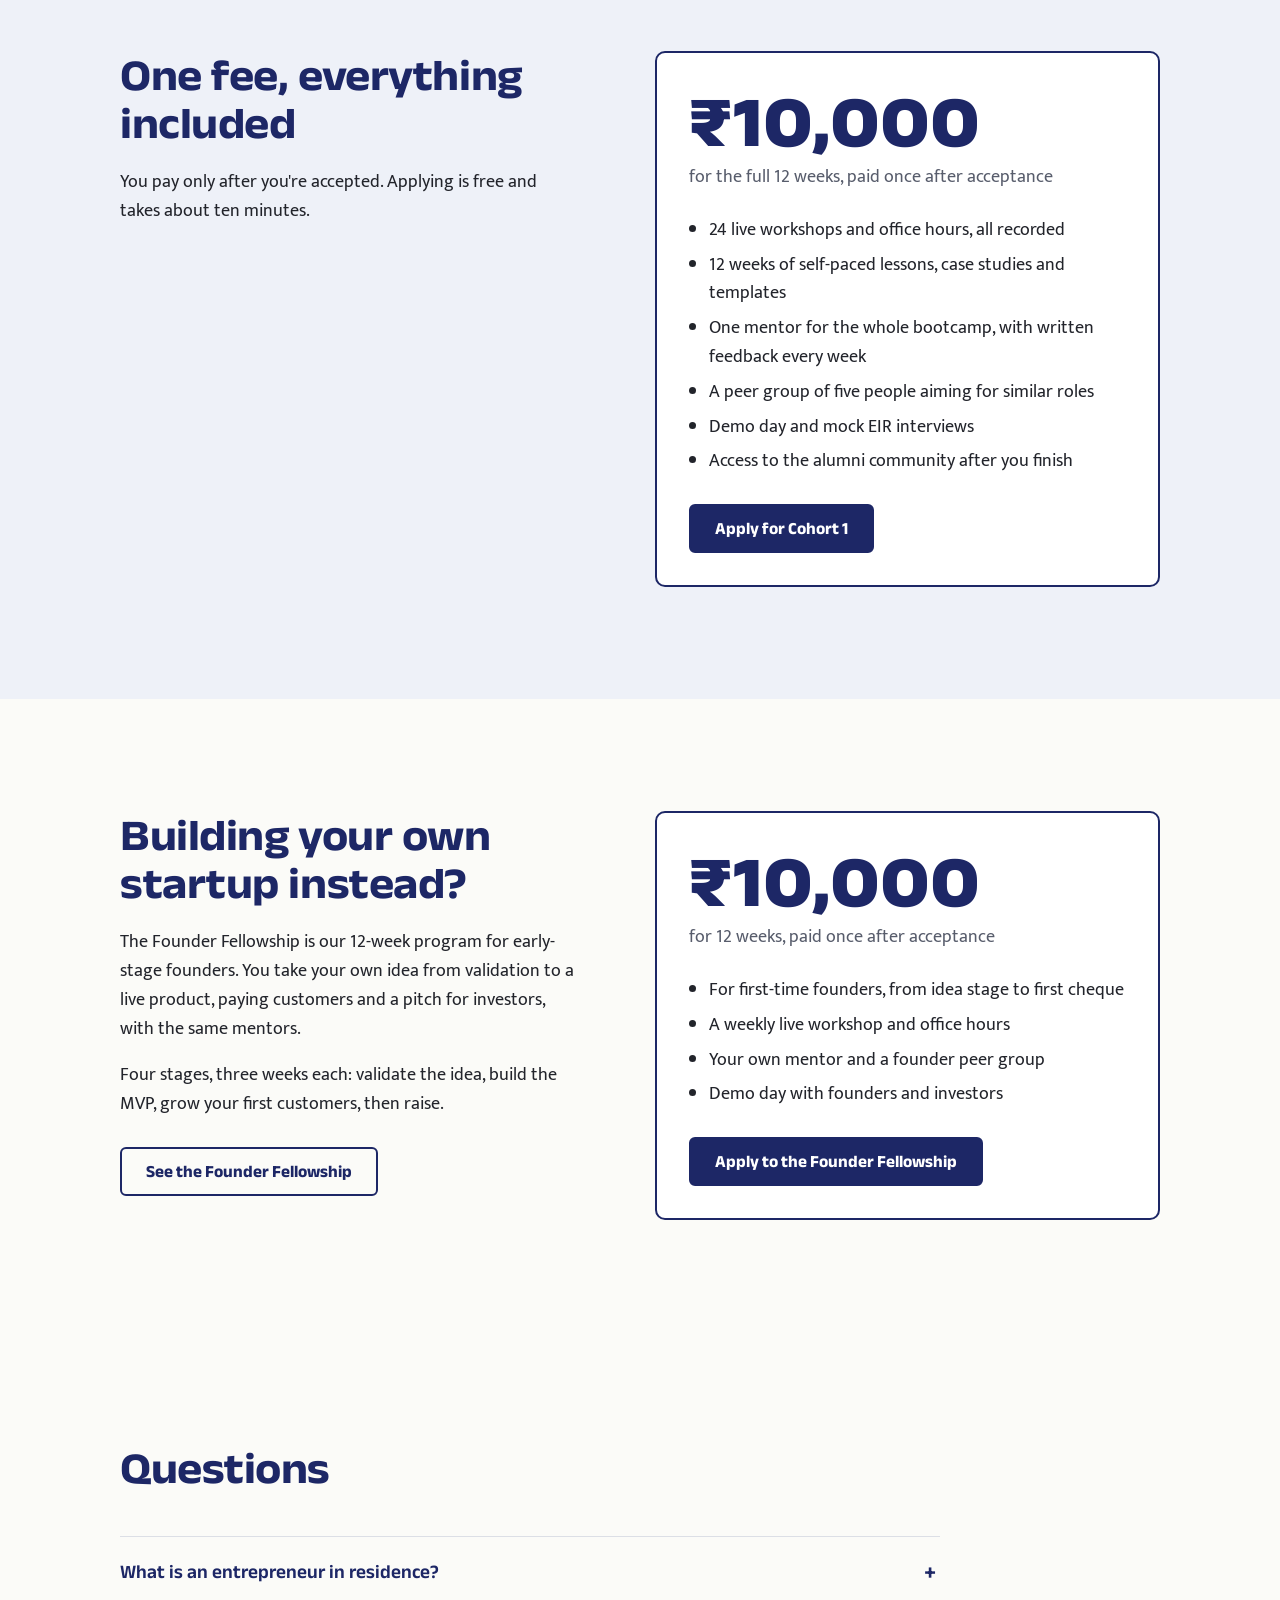
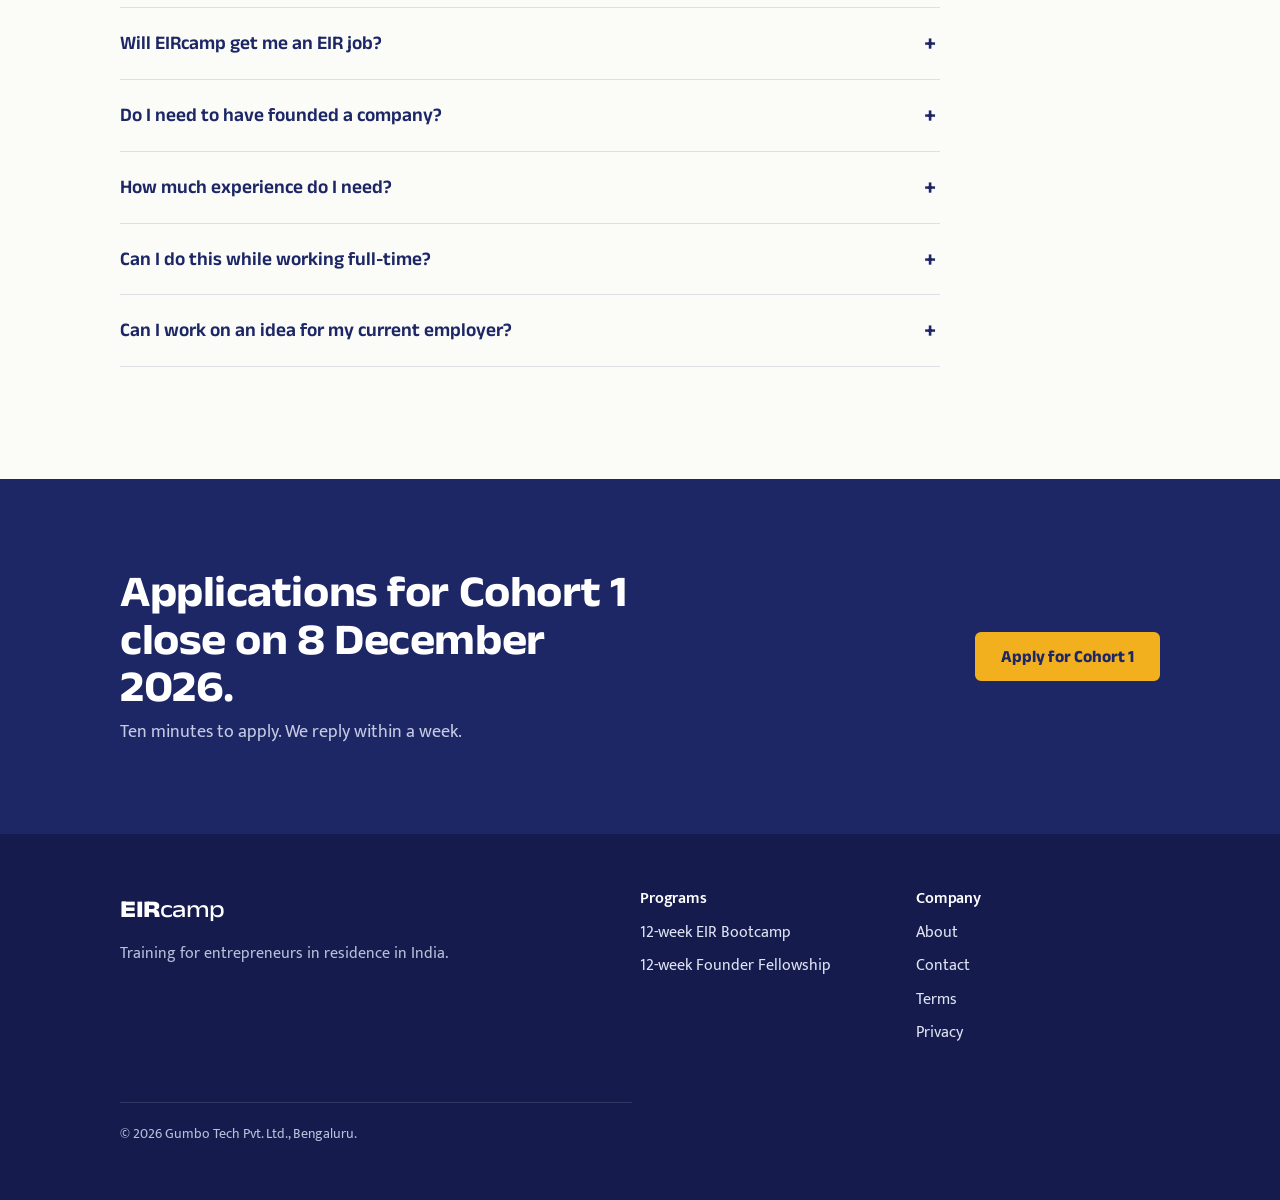
==== commit 4f03870b: "Feature the Founder Fellowship on the homepage; show mentors on apply pages Co-Authored-By: Claude O" ====
--- a/index.html
+++ b/index.html
@@ -36,6 +36,7 @@
     <a class="logo" href="/">EIR<span>camp</span></a>
     <nav class="nav" aria-label="Main">
       <a href="/programs/bootcamp/">Bootcamp</a>
+      <a href="/programs/founder/">Founder Fellowship</a>
       <a href="/#what-eirs-do">What EIRs do</a>
       <a href="/#faq">FAQ</a>
       <a class="btn btn-sm" href="/apply/">Apply</a>
@@ -267,6 +268,30 @@
     </div>
   </section>
 
+  <section aria-labelledby="founder-title">
+    <div class="wrap fee">
+      <div>
+        <h2 id="founder-title">Building your own startup instead?</h2>
+        <p>The Founder Fellowship is our 12-week program for early-stage founders. You take your own idea from validation to a live product, paying customers and a pitch for investors, with the same mentors.</p>
+        <p>Four stages, three weeks each: validate the idea, build the MVP, grow your first customers, then raise.</p>
+        <div class="hero-actions">
+          <a class="btn btn-ghost" href="/programs/founder/">See the Founder Fellowship</a>
+        </div>
+      </div>
+      <div class="fee-card">
+        <p class="fee-amount">₹10,000</p>
+        <p class="fee-sub">for 12 weeks, paid once after acceptance</p>
+        <ul>
+          <li>For first-time founders, from idea stage to first cheque</li>
+          <li>A weekly live workshop and office hours</li>
+          <li>Your own mentor and a founder peer group</li>
+          <li>Demo day with founders and investors</li>
+        </ul>
+        <a class="btn" href="/apply/founder/">Apply to the Founder Fellowship</a>
+      </div>
+    </div>
+  </section>
+
   <section id="faq" aria-labelledby="faq-title">
     <div class="wrap">
       <div class="section-head"><h2 id="faq-title">Questions</h2></div>
